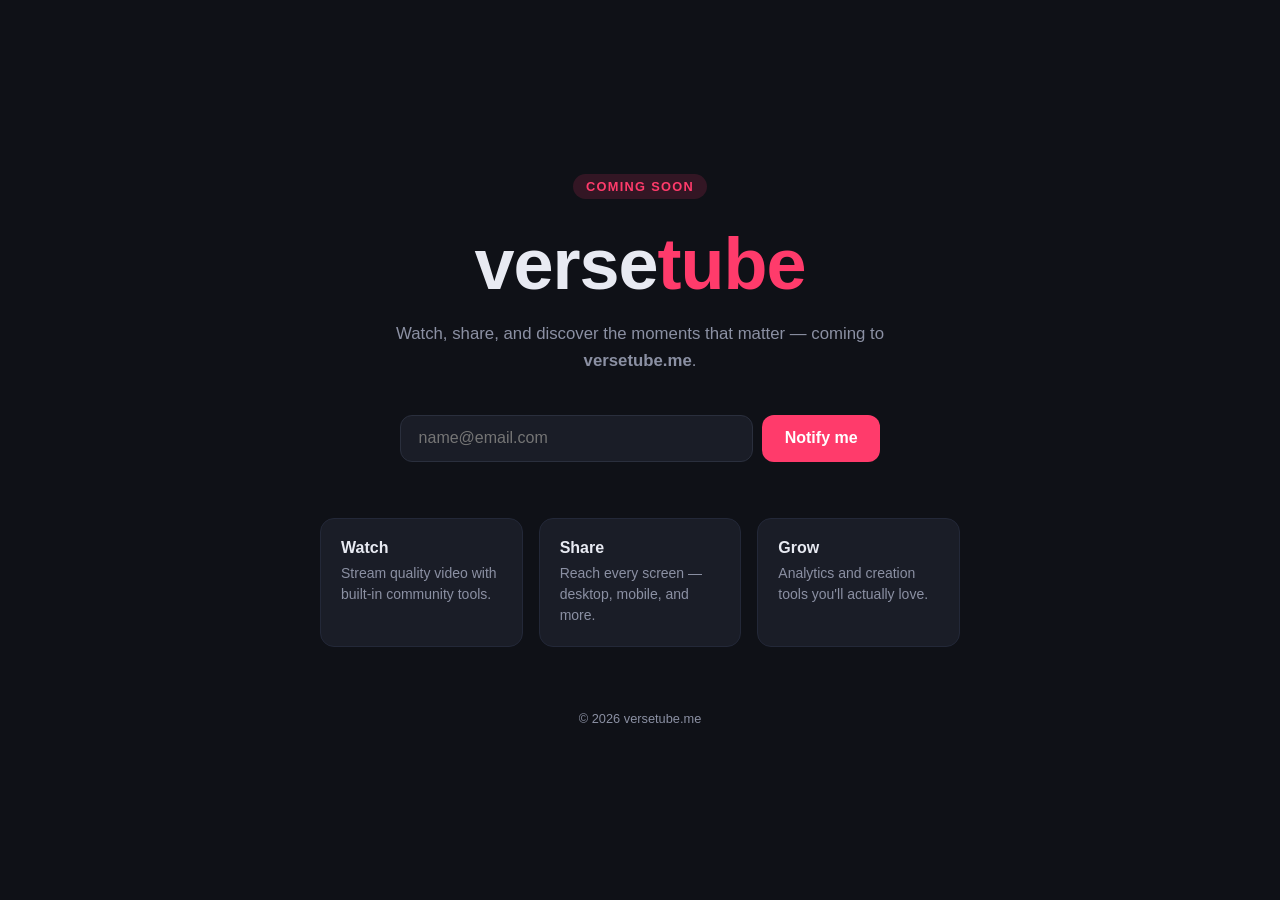
==== index.html @ 186ff133 "Initial site" ====
<!DOCTYPE html>
<html lang="en">
<head>
  <meta charset="UTF-8">
  <meta name="viewport" content="width=device-width, initial-scale=1.0">
  <title>versetube — Watch & Share</title>
  <style>
    :root {
      --bg: #0f1117;
      --card: #1a1d27;
      --accent: #ff3b6b;
      --text: #e8eaf2;
      --muted: #8b90a3;
    }
    * { margin: 0; padding: 0; box-sizing: border-box; }
    body {
      font-family: -apple-system, BlinkMacSystemFont, "Segoe UI", Roboto, sans-serif;
      background: var(--bg);
      color: var(--text);
      min-height: 100vh;
      display: flex;
      flex-direction: column;
      align-items: center;
      justify-content: center;
      padding: 2rem;
    }
    .tag {
      display: inline-block;
      background: rgba(255, 59, 107, .15);
      color: var(--accent);
      padding: .3rem .8rem;
      border-radius: 999px;
      font-size: .8rem;
      font-weight: 600;
      letter-spacing: .1em;
      text-transform: uppercase;
      margin-bottom: 1.5rem;
    }
    h1 { font-size: clamp(2.5rem, 8vw, 4.5rem); font-weight: 800; letter-spacing: -1px; }
    h1 span { color: var(--accent); }
    p.sub {
      color: var(--muted);
      margin-top: 1rem;
      max-width: 34rem;
      text-align: center;
      font-size: 1.05rem;
      line-height: 1.6;
    }
    form {
      margin-top: 2.5rem;
      display: flex;
      gap: 0.6rem;
      width: 100%;
      max-width: 30rem;
    }
    input {
      flex: 1;
      padding: .85rem 1.1rem;
      border-radius: 12px;
      border: 1px solid #2a2f3d;
      background: var(--card);
      color: var(--text);
      font-size: 1rem;
      outline: none;
    }
    input:focus { border-color: var(--accent); }
    button {
      padding: .85rem 1.4rem;
      border-radius: 12px;
      border: none;
      background: var(--accent);
      color: #fff;
      font-size: 1rem;
      font-weight: 700;
      cursor: pointer;
    }
    button:hover { filter: brightness(1.1); }
    .featured {
      margin-top: 3.5rem;
      display: grid;
      grid-template-columns: repeat(auto-fit, minmax(200px, 1fr));
      gap: 1rem;
      width: 100%;
      max-width: 40rem;
    }
    .card {
      background: var(--card);
      border: 1px solid #232838;
      border-radius: 14px;
      padding: 1.25rem;
    }
    .card h3 { font-size: 1rem; margin-bottom: .35rem; }
    .card p { color: var(--muted); font-size: .875rem; line-height: 1.5; }
    footer { margin-top: 4rem; color: var(--muted); font-size: .8rem; }
  </style>
</head>
<body>
  <div class="tag">Coming soon</div>
  <h1>verse<span>tube</span></h1>
  <p class="sub">Watch, share, and discover the moments that matter — coming to <strong>versetube.me</strong>.</p>
  <form>
    <input type="email" placeholder="name@email.com" aria-label="Email">
    <button type="submit">Notify me</button>
  </form>
  <div class="featured">
    <div class="card">
      <h3>Watch</h3>
      <p>Stream quality video with built-in community tools.</p>
    </div>
    <div class="card">
      <h3>Share</h3>
      <p>Reach every screen — desktop, mobile, and more.</p>
    </div>
    <div class="card">
      <h3>Grow</h3>
      <p>Analytics and creation tools you'll actually love.</p>
    </div>
  </div>
  <footer>&copy; 2026 versetube.me</footer>
</body>
</html>
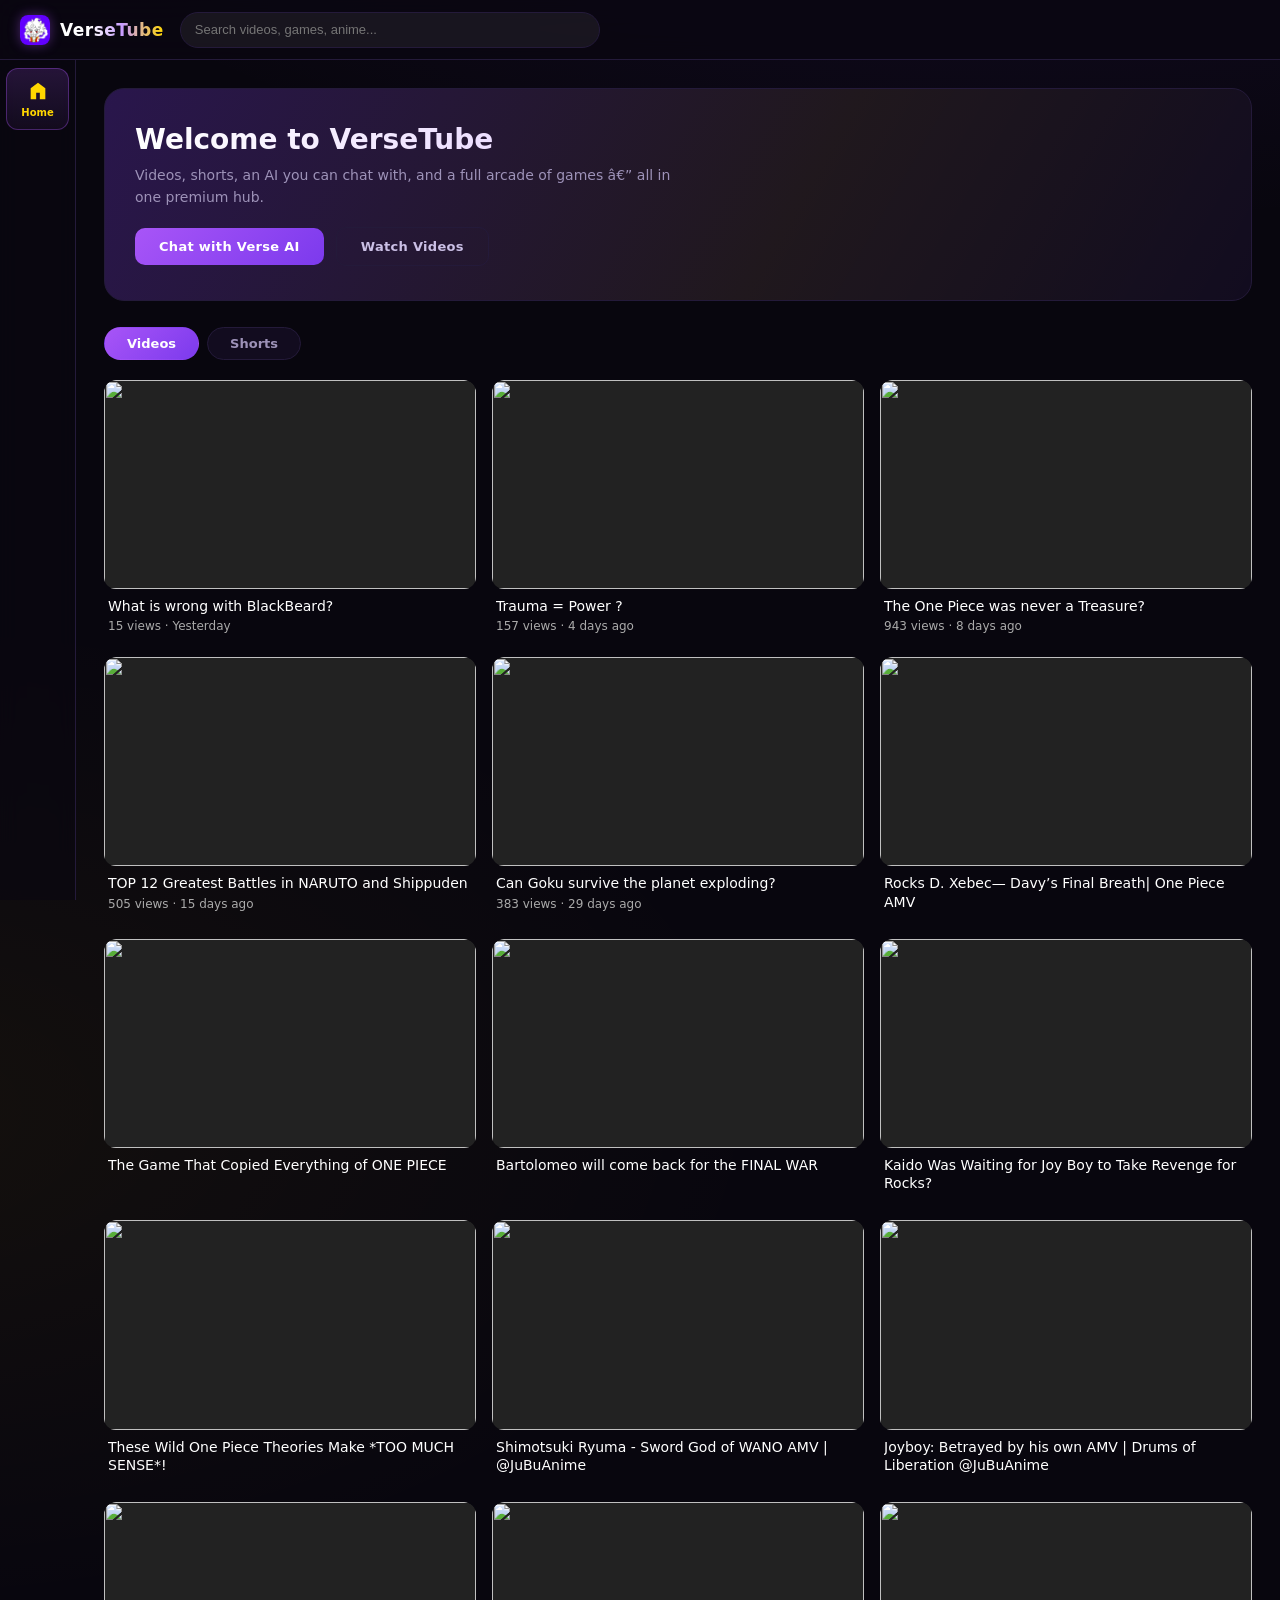
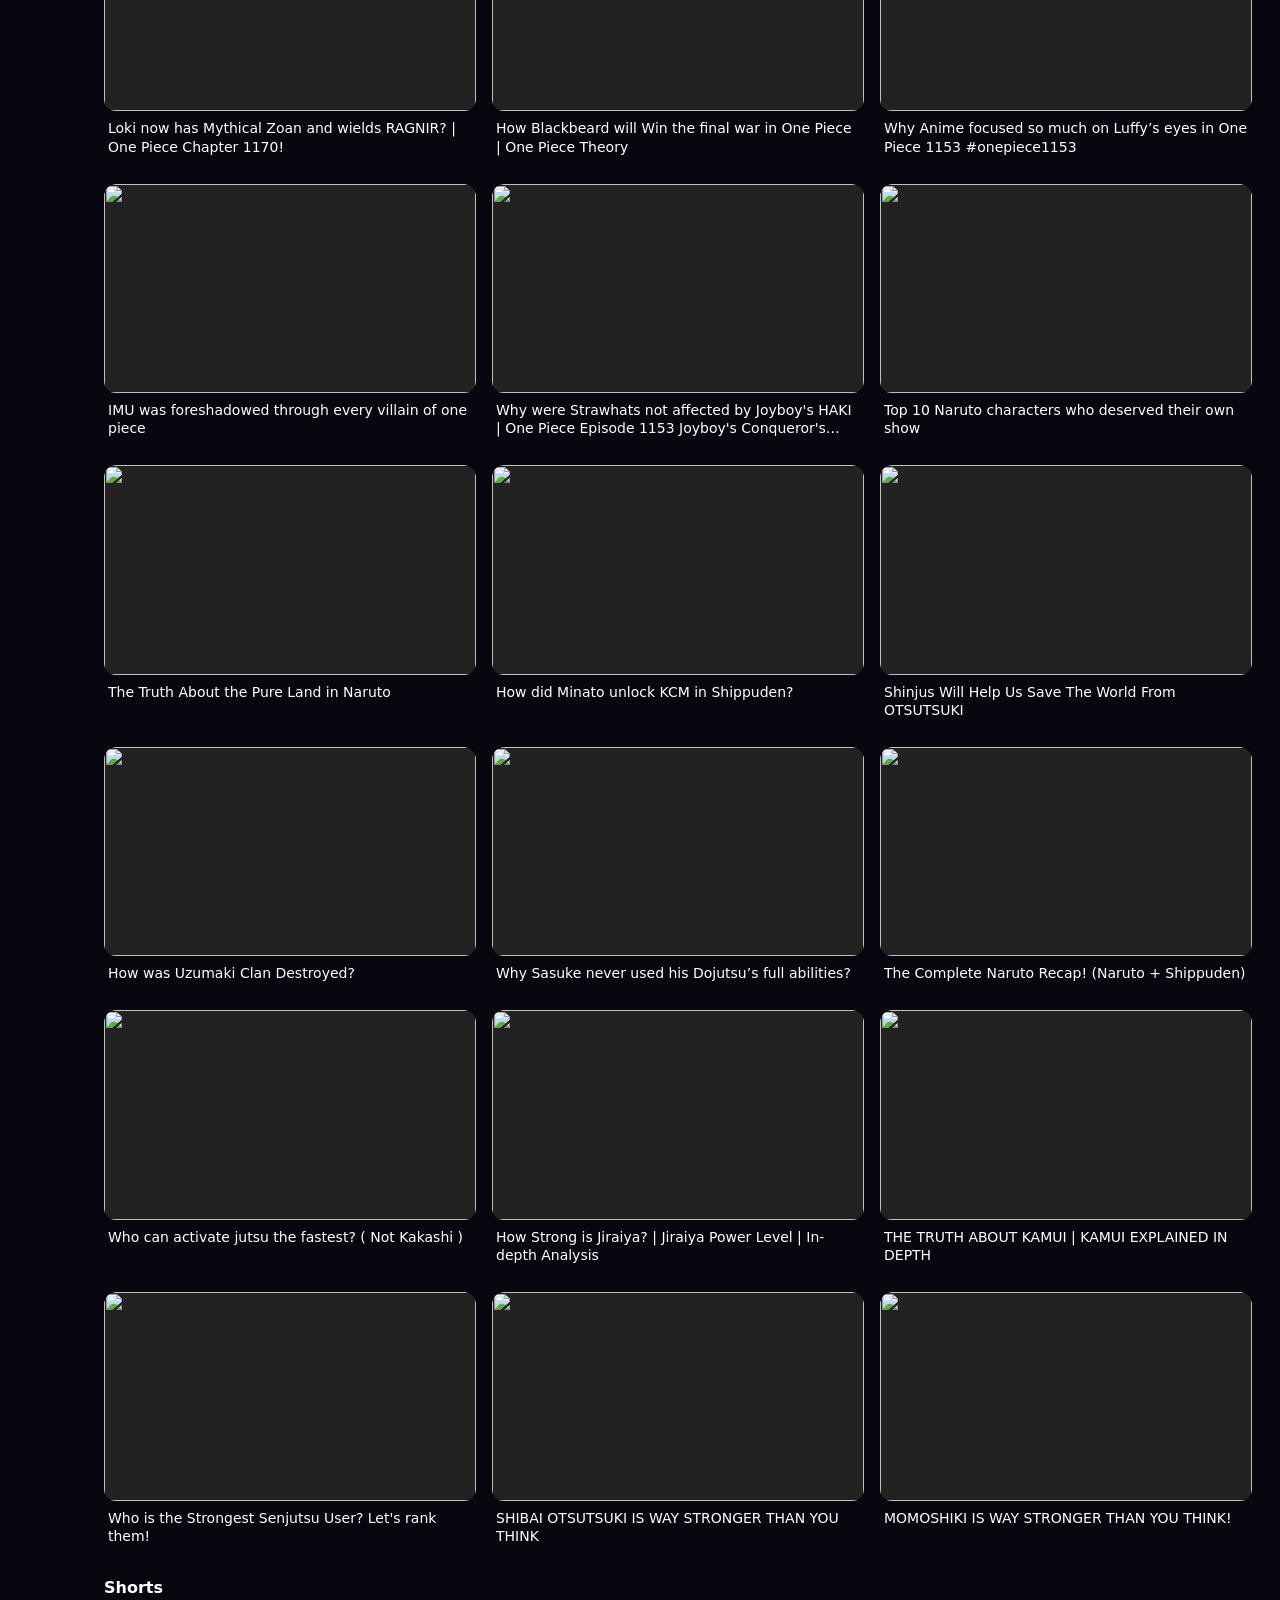
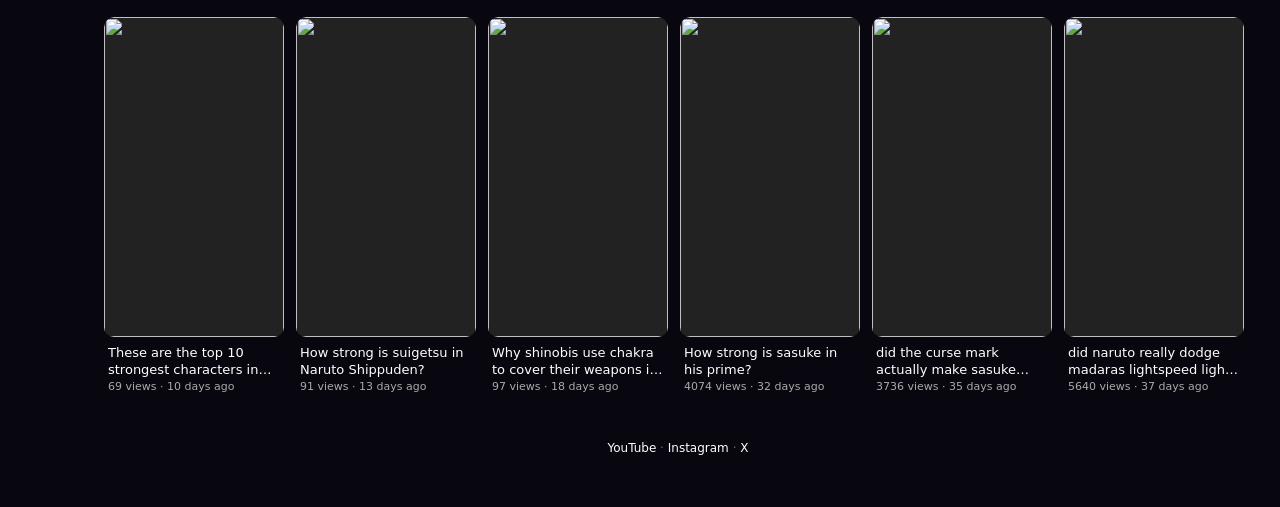
==== commit d155cb97: "Replicate VerseTube site with embedded video data" ====
--- a/index.html
+++ b/index.html
@@ -1,121 +1,571 @@
-<!DOCTYPE html>
+﻿<!DOCTYPE html>
 <html lang="en">
 <head>
   <meta charset="UTF-8">
-  <meta name="viewport" content="width=device-width, initial-scale=1.0">
-  <title>versetube — Watch & Share</title>
+  <link rel="icon" type="image/png" href="/favicon.png">
+  <meta name="viewport" content="width=device-width,initial-scale=1">
+  <title>VerseTube</title>
   <style>
-    :root {
-      --bg: #0f1117;
-      --card: #1a1d27;
-      --accent: #ff3b6b;
-      --text: #e8eaf2;
-      --muted: #8b90a3;
-    }
-    * { margin: 0; padding: 0; box-sizing: border-box; }
-    body {
-      font-family: -apple-system, BlinkMacSystemFont, "Segoe UI", Roboto, sans-serif;
-      background: var(--bg);
-      color: var(--text);
-      min-height: 100vh;
-      display: flex;
-      flex-direction: column;
-      align-items: center;
-      justify-content: center;
-      padding: 2rem;
-    }
-    .tag {
-      display: inline-block;
-      background: rgba(255, 59, 107, .15);
-      color: var(--accent);
-      padding: .3rem .8rem;
-      border-radius: 999px;
-      font-size: .8rem;
-      font-weight: 600;
-      letter-spacing: .1em;
-      text-transform: uppercase;
-      margin-bottom: 1.5rem;
-    }
-    h1 { font-size: clamp(2.5rem, 8vw, 4.5rem); font-weight: 800; letter-spacing: -1px; }
-    h1 span { color: var(--accent); }
-    p.sub {
-      color: var(--muted);
-      margin-top: 1rem;
-      max-width: 34rem;
-      text-align: center;
-      font-size: 1.05rem;
-      line-height: 1.6;
-    }
-    form {
-      margin-top: 2.5rem;
-      display: flex;
-      gap: 0.6rem;
-      width: 100%;
-      max-width: 30rem;
-    }
-    input {
-      flex: 1;
-      padding: .85rem 1.1rem;
-      border-radius: 12px;
-      border: 1px solid #2a2f3d;
-      background: var(--card);
-      color: var(--text);
-      font-size: 1rem;
-      outline: none;
-    }
-    input:focus { border-color: var(--accent); }
-    button {
-      padding: .85rem 1.4rem;
-      border-radius: 12px;
-      border: none;
-      background: var(--accent);
-      color: #fff;
-      font-size: 1rem;
-      font-weight: 700;
-      cursor: pointer;
-    }
-    button:hover { filter: brightness(1.1); }
-    .featured {
-      margin-top: 3.5rem;
-      display: grid;
-      grid-template-columns: repeat(auto-fit, minmax(200px, 1fr));
-      gap: 1rem;
-      width: 100%;
-      max-width: 40rem;
-    }
-    .card {
-      background: var(--card);
-      border: 1px solid #232838;
-      border-radius: 14px;
-      padding: 1.25rem;
-    }
-    .card h3 { font-size: 1rem; margin-bottom: .35rem; }
-    .card p { color: var(--muted); font-size: .875rem; line-height: 1.5; }
-    footer { margin-top: 4rem; color: var(--muted); font-size: .8rem; }
+*{margin:0;padding:0;box-sizing:border-box}
+:root{--bg:#08060e;--bg2:#0e0a18;--card:#120c1f;--border:#241a3a;--purple:#a855f7;--purple2:#7c3aed;--gold:#ffd700;--gold2:#e6b800;--txt:#f0eaff;--mut:#9d92b8}
+body{font-family:'Segoe UI',system-ui,-apple-system,sans-serif;background:radial-gradient(1200px 600px at 80% -10%,rgba(124,58,237,.14),transparent),radial-gradient(900px 500px at -10% 30%,rgba(255,215,0,.05),transparent),var(--bg);color:var(--txt);overflow-x:hidden;min-height:100vh}
+@keyframes fadeIn{from{opacity:0}to{opacity:1}}
+@keyframes slideUp{from{opacity:0;transform:translateY(20px)}to{opacity:1;transform:translateY(0)}}
+@keyframes shimmer{0%{background-position:-400px 0}100%{background-position:400px 0}}
+#topbar{position:fixed;top:0;left:0;right:0;height:60px;background:rgba(10,7,18,.82);backdrop-filter:blur(14px);display:flex;align-items:center;padding:0 20px;z-index:100;border-bottom:1px solid var(--border)}
+#topbar .logo{display:flex;align-items:center;gap:10px;cursor:pointer;flex-shrink:0}
+#topbar .logo img{width:30px;height:30px;border-radius:8px;object-fit:cover;box-shadow:0 0 12px rgba(168,85,247,.4)}
+#topbar .logo span{font-weight:800;font-size:17px;letter-spacing:.5px;background:linear-gradient(90deg,#fff 30%,#c79bff 60%,var(--gold));-webkit-background-clip:text;background-clip:text;-webkit-text-fill-color:transparent}
+#topbar .spacer{flex:1}
+#sidebar{position:fixed;top:60px;left:0;bottom:0;width:76px;background:rgba(10,7,18,.6);backdrop-filter:blur(10px);overflow-y:auto;z-index:99;padding:8px 0;display:flex;flex-direction:column;align-items:center;gap:2px;border-right:1px solid var(--border)}
+#sidebar .s-item{display:flex;flex-direction:column;align-items:center;gap:5px;padding:12px 0;width:calc(100% - 12px);border-radius:12px;cursor:pointer;color:var(--mut);font-size:10px;font-weight:600;transition:all .22s;border:none;background:none;font-family:inherit}
+#sidebar .s-item:hover{background:rgba(168,85,247,.12);color:#fff;transform:translateY(-1px)}
+#sidebar .s-item.active{color:var(--gold);background:linear-gradient(180deg,rgba(168,85,247,.18),rgba(168,85,247,.06));box-shadow:inset 0 0 0 1px rgba(168,85,247,.35)}
+#sidebar .s-item svg{width:22px;height:22px;display:block}
+.main-content{margin-left:76px;margin-top:60px;padding:28px;min-height:calc(100vh - 60px);animation:fadeIn .4s ease}
+.yt-grid{display:grid;grid-template-columns:repeat(auto-fill,minmax(320px,1fr));gap:16px}
+.yt-vid{cursor:pointer;transition:all .2s;border-radius:12px;overflow:hidden}
+.yt-vid:hover{background:#1a1a1a}
+.yt-vid .thumb{position:relative;width:100%;aspect-ratio:16/9;border-radius:12px;overflow:hidden;background:#222}
+.yt-vid .thumb img{width:100%;height:100%;object-fit:cover}
+.yt-vid .info{padding:8px 4px;display:flex;gap:10px}
+.yt-vid .info .text{flex:1;min-width:0}
+.yt-vid .info .title{font-size:14px;font-weight:500;color:#fff;display:-webkit-box;-webkit-line-clamp:2;-webkit-box-orient:vertical;overflow:hidden;line-height:1.3}
+.yt-vid .info .meta{font-size:12px;color:#aaa;margin-top:4px}
+#player-overlay{position:fixed;inset:0;background:rgba(0,0,0,.9);z-index:200;display:none;align-items:center;justify-content:center;flex-direction:column}
+#player-overlay.show{display:flex}
+#player-overlay .close-btn{position:absolute;top:16px;left:16px;width:40px;height:40px;border-radius:50%;background:#1a1a1a;border:none;color:#fff;font-size:20px;cursor:pointer;display:flex;align-items:center;justify-content:center}
+#player-overlay .close-btn:hover{background:#333}
+#player-wrap{width:90%;max-width:960px;aspect-ratio:16/9;border-radius:12px;overflow:hidden;background:#000}
+#player-wrap iframe{width:100%;height:100%;border:none}
+#player-overlay .yt-btn{display:inline-flex;align-items:center;gap:8px;margin-top:16px;padding:10px 24px;background:#ff0000;color:#fff;border:none;border-radius:24px;font-size:14px;font-weight:600;cursor:pointer;text-decoration:none;transition:all .2s;font-family:inherit}
+#player-overlay .yt-btn:hover{background:#cc0000}
+.hero{position:relative;border-radius:20px;overflow:hidden;border:1px solid var(--border);background:linear-gradient(120deg,rgba(124,58,237,.22),rgba(255,215,0,.06) 60%,transparent),var(--card);padding:34px 30px;margin-bottom:26px;animation:slideUp .5s ease}
+.hero h1{font-size:28px;font-weight:800;margin-bottom:8px;background:linear-gradient(90deg,#fff,#c79bff);-webkit-background-clip:text;background-clip:text;-webkit-text-fill-color:transparent}
+.hero p{color:var(--mut);font-size:14px;max-width:560px;line-height:1.6;margin-bottom:18px}
+.btn{display:inline-flex;align-items:center;gap:6px;background:linear-gradient(135deg,var(--purple),var(--purple2));color:#fff;padding:11px 24px;border-radius:10px;font-size:13px;font-weight:600;cursor:pointer;border:none;transition:all .25s ease;letter-spacing:.3px;text-decoration:none;font-family:inherit}
+.btn:hover{transform:translateY(-2px);box-shadow:0 8px 24px rgba(168,85,247,.45)}
+.btn-outline{background:transparent;border:1px solid var(--border);color:#cbc0e6}
+.btn-outline:hover{background:rgba(168,85,247,.1);border-color:var(--purple);color:#fff;box-shadow:none}
+.flex{display:flex;gap:12px;align-items:center;flex-wrap:wrap}
+.tabs{display:flex;gap:8px;margin-bottom:20px}
+.tabs button{background:#120c1f;border:1px solid var(--border);color:var(--mut);padding:8px 22px;font-size:13px;font-weight:600;cursor:pointer;border-radius:20px;transition:all .2s;box-shadow:none;font-family:inherit}
+.tabs button.active{color:#fff;background:linear-gradient(135deg,var(--purple),var(--purple2));border-color:transparent}
+.tabs button:hover{color:#fff;transform:none}
+.shorts-shelf{display:flex;gap:12px;overflow-x:auto;padding:8px 0 16px;scrollbar-width:thin}
+.shorts-shelf::-webkit-scrollbar{height:4px}
+.shorts-shelf::-webkit-scrollbar-thumb{background:#333;border-radius:2px}
+.shorts-shelf .short-card{flex:0 0 180px;cursor:pointer;transition:all .2s;border-radius:10px;overflow:hidden}
+.shorts-shelf .short-card:hover{transform:translateY(-4px)}
+.shorts-shelf .short-card .thumb{width:100%;aspect-ratio:9/16;border-radius:10px;overflow:hidden;background:#222}
+.shorts-shelf .short-card .thumb img{width:100%;height:100%;object-fit:cover}
+.shorts-shelf .short-card .info{padding:8px 4px}
+.shorts-shelf .short-card .info .title{font-size:13px;font-weight:500;color:#fff;display:-webkit-box;-webkit-line-clamp:2;-webkit-box-orient:vertical;overflow:hidden;line-height:1.3}
+.shorts-shelf .short-card .info .meta{font-size:11px;color:#aaa;margin-top:2px}
+.section-title{font-size:16px;font-weight:600;color:#fff;margin:20px 0 12px 0}
+.skel{background:linear-gradient(90deg,#160f28 25%,#1f1636 50%,#160f28 75%);background-size:800px 100%;animation:shimmer 1.4s infinite linear;border-radius:12px}
+#topbar input{background:rgba(255,255,255,.06);border:1px solid var(--border);color:#fff;padding:8px 14px;border-radius:20px;font-size:13px;width:100%;height:36px;outline:none}
+#topbar input:focus{border-color:var(--purple);box-shadow:0 0 0 3px rgba(168,85,247,.15)}
+a{color:#c79bff;text-decoration:none;transition:color .2s}
+a:hover{color:var(--gold)}
+::-webkit-scrollbar{width:6px}
+::-webkit-scrollbar-track{background:var(--bg)}
+::-webkit-scrollbar-thumb{background:#3a2a5e;border-radius:3px}
+::-webkit-scrollbar-thumb:hover{background:var(--purple)}
+@media(max-width:768px){#sidebar{width:56px}#sidebar .s-item{padding:8px 0;font-size:8px}#sidebar .s-item svg{width:18px;height:18px}.main-content{margin-left:56px;padding:12px}.yt-grid{grid-template-columns:repeat(auto-fill,minmax(260px,1fr))}}
+@media(max-width:480px){
+  #sidebar{top:auto;bottom:0;left:0;right:0;width:100%;height:52px;flex-direction:row;padding:0;border-top:1px solid #241a3a;border-right:none;overflow-x:hidden;justify-content:space-around}
+  #sidebar .s-item{padding:4px 0;min-width:0;font-size:6px;gap:1px;flex:1}
+  #sidebar .s-item svg{width:16px;height:16px}
+  .main-content{margin-left:0;margin-bottom:52px;padding:8px}
+  #topbar{height:48px}
+  #topbar .logo span{display:none}
+  .main-content{margin-top:48px}
+  #player-overlay .close-btn{top:8px;left:8px;width:32px;height:32px;font-size:16px}
+  #player-wrap{width:100%;border-radius:0}
+}
   </style>
 </head>
 <body>
-  <div class="tag">Coming soon</div>
-  <h1>verse<span>tube</span></h1>
-  <p class="sub">Watch, share, and discover the moments that matter — coming to <strong>versetube.me</strong>.</p>
-  <form>
-    <input type="email" placeholder="name@email.com" aria-label="Email">
-    <button type="submit">Notify me</button>
-  </form>
-  <div class="featured">
-    <div class="card">
-      <h3>Watch</h3>
-      <p>Stream quality video with built-in community tools.</p>
+  <div id="topbar">
+    <div class="logo" onclick="location.href='/'">
+      <img src="/logo.png">
+      <span>VerseTube</span>
     </div>
-    <div class="card">
-      <h3>Share</h3>
-      <p>Reach every screen — desktop, mobile, and more.</p>
+    <div style="flex:1;max-width:420px;margin:0 16px;display:flex;align-items:center">
+      <input id="top-search" type="text" placeholder="Search videos, games, anime..." onkeydown="if(event.key==='Enter'&&this.value.trim()){var q=this.value.trim().toLowerCase();var boxes=document.querySelectorAll('.yt-vid .title,.short-card .title');for(var i=0;i<boxes.length;i++){boxes[i].parentElement.parentElement.style.display=boxes[i].textContent.toLowerCase().indexOf(q)>-1?'':'none'}}">
     </div>
-    <div class="card">
-      <h3>Grow</h3>
-      <p>Analytics and creation tools you'll actually love.</p>
+    <div class="spacer"></div>
+  </div>
+  <div id="sidebar">
+    <button class="s-item active" onclick="scrollTo(0,0)">
+      <svg viewBox="0 0 24 24" fill="currentColor"><path d="M4 21V9l8-6 8 6v12h-6v-7h-4v7H4z"/></svg>
+      <span>Home</span>
+    </button>
+  </div>
+  <div class="main-content">
+  <div class="hero">
+    <h1>Welcome to VerseTube</h1>
+    <p>Videos, shorts, an AI you can chat with, and a full arcade of games â€” all in one premium hub.</p>
+    <div class="flex">
+      <a href="https://versetube.vercel.app/client/dashboard" class="btn">Chat with Verse AI</a>
+      <button class="btn btn-outline" onclick="scrollTo({top:document.getElementById('videos').offsetTop-70,behavior:'smooth'})">Watch Videos</button>
     </div>
   </div>
-  <footer>&copy; 2026 versetube.me</footer>
+  <div class="tabs">
+    <button id="tab-videos" class="active" onclick="switchTab('videos',this)">Videos</button>
+    <button id="tab-shorts" onclick="switchTab('shorts',this)">Shorts</button>
+  </div>
+  <div id="videos">
+
+  <div class="yt-grid" id="video-grid">
+    <div><div class="skel" style="aspect-ratio:16/9"></div><div class="skel" style="height:14px;margin:10px 0 6px;width:90%"></div><div class="skel" style="height:11px;width:55%"></div></div><div><div class="skel" style="aspect-ratio:16/9"></div><div class="skel" style="height:14px;margin:10px 0 6px;width:90%"></div><div class="skel" style="height:11px;width:55%"></div></div><div><div class="skel" style="aspect-ratio:16/9"></div><div class="skel" style="height:14px;margin:10px 0 6px;width:90%"></div><div class="skel" style="height:11px;width:55%"></div></div><div><div class="skel" style="aspect-ratio:16/9"></div><div class="skel" style="height:14px;margin:10px 0 6px;width:90%"></div><div class="skel" style="height:11px;width:55%"></div></div><div><div class="skel" style="aspect-ratio:16/9"></div><div class="skel" style="height:14px;margin:10px 0 6px;width:90%"></div><div class="skel" style="height:11px;width:55%"></div></div><div><div class="skel" style="aspect-ratio:16/9"></div><div class="skel" style="height:14px;margin:10px 0 6px;width:90%"></div><div class="skel" style="height:11px;width:55%"></div></div><div><div class="skel" style="aspect-ratio:16/9"></div><div class="skel" style="height:14px;margin:10px 0 6px;width:90%"></div><div class="skel" style="height:11px;width:55%"></div></div><div><div class="skel" style="aspect-ratio:16/9"></div><div class="skel" style="height:14px;margin:10px 0 6px;width:90%"></div><div class="skel" style="height:11px;width:55%"></div></div>
+  </div>
+  </div>
+  <div id="shorts-section" style="display:none">
+    <div class="section-title">Shorts</div>
+    <div class="shorts-shelf" id="shorts-shelf"></div>
+  </div>
+
+  <div id="player-overlay">
+    <button class="close-btn" onclick="closePlayer()">&times;</button>
+    <div id="player-wrap"></div>
+    <a id="watch-on-yt" class="yt-btn" href="#" target="_blank" rel="noopener">
+      <svg width="20" height="20" viewBox="0 0 24 24" fill="currentColor"><path d="M23.5 6.19a3.02 3.02 0 0 0-2.12-2.14C19.5 3.5 12 3.5 12 3.5s-7.5 0-9.38.55A3.02 3.02 0 0 0 .5 6.19 31.6 31.6 0 0 0 0 12a31.6 31.6 0 0 0 .5 5.81 3.02 3.02 0 0 0 2.12 2.14c1.88.55 9.38.55 9.38.55s7.5 0 9.38-.55a3.02 3.02 0 0 0 2.12-2.14A31.6 31.6 0 0 0 24 12a31.6 31.6 0 0 0-.5-5.81zM9.55 15.57V8.43L15.82 12l-6.27 3.57z"/></svg>
+      Watch on YouTube
+    </a>
+  </div>
+
+  <div style="text-align:center;padding:24px 0;color:#666;font-size:12px">
+    <a href="https://www.youtube.com/@TheVerseTube" target="_blank" style="color:#fff">YouTube</a> &middot;
+    <a href="https://www.instagram.com/versetube07/" target="_blank" style="color:#fff">Instagram</a> &middot;
+    <a href="https://x.com/VerseTube007" target="_blank" style="color:#fff">X</a>
+  </div>
+
+  <script>
+    var VIDEOS = [
+    {
+        "id":  "mwlDqV7CN1Q",
+        "title":  "What is wrong with BlackBeard?",
+        "thumb":  "https://i2.ytimg.com/vi/mwlDqV7CN1Q/hqdefault.jpg",
+        "views":  "15 views",
+        "ago":  "Yesterday",
+        "duration":  "",
+        "isShort":  false
+    },
+    {
+        "id":  "wIl6Y-w8pV8",
+        "title":  "Trauma = Power ?",
+        "thumb":  "https://i4.ytimg.com/vi/wIl6Y-w8pV8/hqdefault.jpg",
+        "views":  "157 views",
+        "ago":  "4 days ago",
+        "duration":  "",
+        "isShort":  false
+    },
+    {
+        "id":  "BpARFik1OmM",
+        "title":  "The One Piece was never a Treasure?",
+        "thumb":  "https://i3.ytimg.com/vi/BpARFik1OmM/hqdefault.jpg",
+        "views":  "943 views",
+        "ago":  "8 days ago",
+        "duration":  "",
+        "isShort":  false
+    },
+    {
+        "id":  "1ULLosRvmt8",
+        "title":  "These are the top 10 strongest characters in Naruto!!",
+        "thumb":  "https://i2.ytimg.com/vi/1ULLosRvmt8/hqdefault.jpg",
+        "views":  "69 views",
+        "ago":  "10 days ago",
+        "duration":  "",
+        "isShort":  true
+    },
+    {
+        "id":  "StGV7HK9p-c",
+        "title":  "How strong is suigetsu in Naruto Shippuden?",
+        "thumb":  "https://i4.ytimg.com/vi/StGV7HK9p-c/hqdefault.jpg",
+        "views":  "91 views",
+        "ago":  "13 days ago",
+        "duration":  "",
+        "isShort":  true
+    },
+    {
+        "id":  "hHBUdLzMR0k",
+        "title":  "TOP 12 Greatest Battles in NARUTO and Shippuden",
+        "thumb":  "https://i1.ytimg.com/vi/hHBUdLzMR0k/hqdefault.jpg",
+        "views":  "505 views",
+        "ago":  "15 days ago",
+        "duration":  "",
+        "isShort":  false
+    },
+    {
+        "id":  "rrHQfr3TQPE",
+        "title":  "Why shinobis use chakra to cover their weapons in Naruto series?",
+        "thumb":  "https://i3.ytimg.com/vi/rrHQfr3TQPE/hqdefault.jpg",
+        "views":  "97 views",
+        "ago":  "18 days ago",
+        "duration":  "",
+        "isShort":  true
+    },
+    {
+        "id":  "kkbDMwn20zI",
+        "title":  "Can Goku survive the planet exploding?",
+        "thumb":  "https://i4.ytimg.com/vi/kkbDMwn20zI/hqdefault.jpg",
+        "views":  "383 views",
+        "ago":  "29 days ago",
+        "duration":  "",
+        "isShort":  false
+    },
+    {
+        "id":  "9240HML9PJo",
+        "title":  "How strong is sasuke in his prime?",
+        "thumb":  "https://i2.ytimg.com/vi/9240HML9PJo/hqdefault.jpg",
+        "views":  "4074 views",
+        "ago":  "32 days ago",
+        "duration":  "",
+        "isShort":  true
+    },
+    {
+        "id":  "yy9R2gPlEd0",
+        "title":  "did the curse mark actually make sasuke weaker?",
+        "thumb":  "https://i2.ytimg.com/vi/yy9R2gPlEd0/hqdefault.jpg",
+        "views":  "3736 views",
+        "ago":  "35 days ago",
+        "duration":  "",
+        "isShort":  true
+    },
+    {
+        "id":  "HmHqo5fAqts",
+        "title":  "did naruto really dodge madaras lightspeed light fang attack?",
+        "thumb":  "https://i1.ytimg.com/vi/HmHqo5fAqts/hqdefault.jpg",
+        "views":  "5640 views",
+        "ago":  "37 days ago",
+        "duration":  "",
+        "isShort":  true
+    },
+    {
+        "id":  "ZW9pSr4Qq50",
+        "title":  "What is the actual  color of sasuke\u0027s chidori?",
+        "thumb":  "https://i3.ytimg.com/vi/ZW9pSr4Qq50/hqdefault.jpg",
+        "views":  "3615 views",
+        "ago":  "40 days ago",
+        "duration":  "",
+        "isShort":  true
+    },
+    {
+        "id":  "bX9QJM_2jlc",
+        "title":  "Can hashirama senju defeatvkinshiki otsutsuki?",
+        "thumb":  "https://i3.ytimg.com/vi/bX9QJM_2jlc/hqdefault.jpg",
+        "views":  "4342 views",
+        "ago":  "42 days ago",
+        "duration":  "",
+        "isShort":  true
+    },
+    {
+        "id":  "LAB_8rlex6o",
+        "title":  "Why is konoha the best and ultimate village in all Naruto?",
+        "thumb":  "https://i1.ytimg.com/vi/LAB_8rlex6o/hqdefault.jpg",
+        "views":  "25422 views",
+        "ago":  "44 days ago",
+        "duration":  "",
+        "isShort":  true
+    },
+    {
+        "id":  "uiIm_YLtw0U",
+        "title":  "Was bartolomeo the only one with the barrier barrier fruit?",
+        "thumb":  "https://i2.ytimg.com/vi/uiIm_YLtw0U/hqdefault.jpg",
+        "views":  "2109 views",
+        "ago":  "49 days ago",
+        "duration":  "",
+        "isShort":  true
+    },
+    {
+        "id":  "j9OZyl7CpBE",
+        "title":  "Rocks D. Xebec— Davy’s Final Breath| One Piece AMV",
+        "thumb":  "https://i.ytimg.com/vi/j9OZyl7CpBE/hqdefault.jpg?sqp=-oaymwEnCNACELwBSFryq4qpAxkIARUAAIhCGAHYAQHiAQoIGBACGAY4AUAB\u0026rs=AOn4CLDkOjrx5KHmx6DQn9AfGWW8zX90Gw",
+        "views":  "",
+        "ago":  "",
+        "duration":  "",
+        "isShort":  false
+    },
+    {
+        "id":  "M0PFj8rc68o",
+        "title":  "The Game That Copied Everything of ONE PIECE",
+        "thumb":  "https://i.ytimg.com/vi/M0PFj8rc68o/hqdefault.jpg?sqp=-oaymwEnCNACELwBSFryq4qpAxkIARUAAIhCGAHYAQHiAQoIGBACGAY4AUAB\u0026rs=AOn4CLAQHBGtpj2kDNJ-UxR5C46ZhejLIg",
+        "views":  "",
+        "ago":  "",
+        "duration":  "",
+        "isShort":  false
+    },
+    {
+        "id":  "869JxBKNa0o",
+        "title":  "Bartolomeo will come back for the FINAL WAR",
+        "thumb":  "https://i.ytimg.com/vi/869JxBKNa0o/hqdefault.jpg?sqp=-oaymwEnCNACELwBSFryq4qpAxkIARUAAIhCGAHYAQHiAQoIGBACGAY4AUAB\u0026rs=AOn4CLBQ4ROMd1YIQo4GnxXIi43Map9QxA",
+        "views":  "",
+        "ago":  "",
+        "duration":  "",
+        "isShort":  false
+    },
+    {
+        "id":  "IkbymKq4xws",
+        "title":  "Kaido Was Waiting for Joy Boy to Take Revenge for Rocks?",
+        "thumb":  "https://i.ytimg.com/vi/IkbymKq4xws/hqdefault.jpg?sqp=-oaymwEnCNACELwBSFryq4qpAxkIARUAAIhCGAHYAQHiAQoIGBACGAY4AUAB\u0026rs=AOn4CLDzHOLZW0HGvOVWIUJsYLmUcbKIjw",
+        "views":  "",
+        "ago":  "",
+        "duration":  "",
+        "isShort":  false
+    },
+    {
+        "id":  "cA7dOynozaU",
+        "title":  "These Wild One Piece Theories Make *TOO MUCH SENSE*!",
+        "thumb":  "https://i.ytimg.com/vi/cA7dOynozaU/hqdefault.jpg?sqp=-oaymwEnCNACELwBSFryq4qpAxkIARUAAIhCGAHYAQHiAQoIGBACGAY4AUAB\u0026rs=AOn4CLDiiA7u6mtvQwqK0wS2dl2UyzxvxA",
+        "views":  "",
+        "ago":  "",
+        "duration":  "",
+        "isShort":  false
+    },
+    {
+        "id":  "drs7FJgHiLI",
+        "title":  "Shimotsuki Ryuma - Sword God of WANO AMV | @JuBuAnime",
+        "thumb":  "https://i.ytimg.com/vi/drs7FJgHiLI/hqdefault.jpg?sqp=-oaymwEnCNACELwBSFryq4qpAxkIARUAAIhCGAHYAQHiAQoIGBACGAY4AUAB\u0026rs=AOn4CLCjb1Q9fYnTCKcKuqIt3epFxiKV-A",
+        "views":  "",
+        "ago":  "",
+        "duration":  "",
+        "isShort":  false
+    },
+    {
+        "id":  "KMeSV3iSPnA",
+        "title":  "Joyboy: Betrayed by his own AMV | Drums of Liberation @JuBuAnime ",
+        "thumb":  "https://i.ytimg.com/vi/KMeSV3iSPnA/hqdefault.jpg?sqp=-oaymwEnCNACELwBSFryq4qpAxkIARUAAIhCGAHYAQHiAQoIGBACGAY4AUAB\u0026rs=AOn4CLCIr23ORY4EBaptIw_fAYzm0I9n_A",
+        "views":  "",
+        "ago":  "",
+        "duration":  "",
+        "isShort":  false
+    },
+    {
+        "id":  "A2cRa-xXoug",
+        "title":  "Loki now has Mythical Zoan and wields RAGNIR? | One Piece Chapter 1170!",
+        "thumb":  "https://i.ytimg.com/vi/A2cRa-xXoug/hqdefault.jpg?sqp=-oaymwEnCNACELwBSFryq4qpAxkIARUAAIhCGAHYAQHiAQoIGBACGAY4AUAB\u0026rs=AOn4CLADvj1HouUH_6L5wfQbTu-ol57zpw",
+        "views":  "",
+        "ago":  "",
+        "duration":  "",
+        "isShort":  false
+    },
+    {
+        "id":  "RJUHFTfl-SQ",
+        "title":  "How Blackbeard will Win the final war in One Piece | One Piece Theory",
+        "thumb":  "https://i.ytimg.com/vi/RJUHFTfl-SQ/hqdefault.jpg?sqp=-oaymwEnCNACELwBSFryq4qpAxkIARUAAIhCGAHYAQHiAQoIGBACGAY4AUAB\u0026rs=AOn4CLC0wJCZXcNyD-_PeSRGq5g2snqFhg",
+        "views":  "",
+        "ago":  "",
+        "duration":  "",
+        "isShort":  false
+    },
+    {
+        "id":  "5hm3VkHj_PY",
+        "title":  "Why Anime focused so much on Luffy’s eyes in One Piece 1153 #onepiece1153",
+        "thumb":  "https://i.ytimg.com/vi/5hm3VkHj_PY/hqdefault.jpg?sqp=-oaymwEnCNACELwBSFryq4qpAxkIARUAAIhCGAHYAQHiAQoIGBACGAY4AUAB\u0026rs=AOn4CLCORJVYq5QixFtG70qnsSwFYQ6sbg",
+        "views":  "",
+        "ago":  "",
+        "duration":  "",
+        "isShort":  false
+    },
+    {
+        "id":  "dfW0Gi5fLaA",
+        "title":  "IMU was foreshadowed through every villain of one piece",
+        "thumb":  "https://i.ytimg.com/vi/dfW0Gi5fLaA/hqdefault.jpg?sqp=-oaymwEnCNACELwBSFryq4qpAxkIARUAAIhCGAHYAQHiAQoIGBACGAY4AUAB\u0026rs=AOn4CLCaM0KMbv12JUB9YDU0id9usUDlIw",
+        "views":  "",
+        "ago":  "",
+        "duration":  "",
+        "isShort":  false
+    },
+    {
+        "id":  "kYlb3s5EiIQ",
+        "title":  "Why were Strawhats not affected by Joyboy\u0027s HAKI | One Piece Episode 1153 Joyboy\u0027s Conqueror\u0027s Haki",
+        "thumb":  "https://i.ytimg.com/vi/kYlb3s5EiIQ/hqdefault.jpg?sqp=-oaymwEnCNACELwBSFryq4qpAxkIARUAAIhCGAHYAQHiAQoIGBACGAY4AUAB\u0026rs=AOn4CLCpUixrFe5OibU1VKmprUidggNx5Q",
+        "views":  "",
+        "ago":  "",
+        "duration":  "",
+        "isShort":  false
+    },
+    {
+        "id":  "xlMOElFgijA",
+        "title":  "Top 10 Naruto characters who deserved their own show",
+        "thumb":  "https://i.ytimg.com/vi/xlMOElFgijA/hqdefault.jpg?sqp=-oaymwEnCNACELwBSFryq4qpAxkIARUAAIhCGAHYAQHiAQoIGBACGAY4AUAB\u0026rs=AOn4CLDTfBnOA9oosjdat6ckywxAwb-u1w",
+        "views":  "",
+        "ago":  "",
+        "duration":  "",
+        "isShort":  false
+    },
+    {
+        "id":  "QsxEZdbNEfY",
+        "title":  "The Truth About the Pure Land in Naruto",
+        "thumb":  "https://i.ytimg.com/vi/QsxEZdbNEfY/hqdefault.jpg?sqp=-oaymwEnCNACELwBSFryq4qpAxkIARUAAIhCGAHYAQHiAQoIGBACGAY4AUAB\u0026rs=AOn4CLD4X_JaR157O2mXsTHDLL8cRNlEhw",
+        "views":  "",
+        "ago":  "",
+        "duration":  "",
+        "isShort":  false
+    },
+    {
+        "id":  "-P43tDH5n9o",
+        "title":  "How did Minato unlock KCM in Shippuden?",
+        "thumb":  "https://i.ytimg.com/vi/-P43tDH5n9o/hqdefault.jpg?sqp=-oaymwEnCNACELwBSFryq4qpAxkIARUAAIhCGAHYAQHiAQoIGBACGAY4AUAB\u0026rs=AOn4CLAKUwYk--bmY5SMw85TjVVRgROqBw",
+        "views":  "",
+        "ago":  "",
+        "duration":  "",
+        "isShort":  false
+    },
+    {
+        "id":  "BfMWAyx66Rk",
+        "title":  "Shinjus Will Help Us Save The World From OTSUTSUKI",
+        "thumb":  "https://i.ytimg.com/vi/BfMWAyx66Rk/hqdefault.jpg?sqp=-oaymwEnCNACELwBSFryq4qpAxkIARUAAIhCGAHYAQHiAQoIGBACGAY4AUAB\u0026rs=AOn4CLCPYkRQNWV_C_pxw_6jhTHcXU5q6Q",
+        "views":  "",
+        "ago":  "",
+        "duration":  "",
+        "isShort":  false
+    },
+    {
+        "id":  "yAXEawR20HU",
+        "title":  "How was Uzumaki Clan Destroyed?",
+        "thumb":  "https://i.ytimg.com/vi/yAXEawR20HU/hqdefault.jpg?sqp=-oaymwEnCNACELwBSFryq4qpAxkIARUAAIhCGAHYAQHiAQoIGBACGAY4AUAB\u0026rs=AOn4CLBhVnZaVxAhXOEJXRo9q3kWTn2f0g",
+        "views":  "",
+        "ago":  "",
+        "duration":  "",
+        "isShort":  false
+    },
+    {
+        "id":  "RUK889NzJLo",
+        "title":  "Why Sasuke never used his Dojutsu’s full abilities?",
+        "thumb":  "https://i.ytimg.com/vi/RUK889NzJLo/hqdefault.jpg?sqp=-oaymwEnCNACELwBSFryq4qpAxkIARUAAIhCGAHYAQHiAQoIGBACGAY4AUAB\u0026rs=AOn4CLDNwnbzsRnEhefq6TzqM47xmOf47g",
+        "views":  "",
+        "ago":  "",
+        "duration":  "",
+        "isShort":  false
+    },
+    {
+        "id":  "nCvPFdvBnNo",
+        "title":  "The Complete Naruto Recap! (Naruto + Shippuden)",
+        "thumb":  "https://i.ytimg.com/vi/nCvPFdvBnNo/hqdefault.jpg?sqp=-oaymwEnCNACELwBSFryq4qpAxkIARUAAIhCGAHYAQHiAQoIGBACGAY4AUAB\u0026rs=AOn4CLB5JTtQ-UaSO2GjGqiLdhA6AtmTig",
+        "views":  "",
+        "ago":  "",
+        "duration":  "",
+        "isShort":  false
+    },
+    {
+        "id":  "rJY1LsR9Q80",
+        "title":  "Who can activate jutsu the fastest? ( Not Kakashi )",
+        "thumb":  "https://i.ytimg.com/vi/rJY1LsR9Q80/hqdefault.jpg?sqp=-oaymwEnCNACELwBSFryq4qpAxkIARUAAIhCGAHYAQHiAQoIGBACGAY4AUAB\u0026rs=AOn4CLA9v4-TRgyn3VkayrbR0YnQ_c4cfw",
+        "views":  "",
+        "ago":  "",
+        "duration":  "",
+        "isShort":  false
+    },
+    {
+        "id":  "iRiCWg9P24M",
+        "title":  "How Strong is Jiraiya? | Jiraiya Power Level | In-depth Analysis",
+        "thumb":  "https://i.ytimg.com/vi/iRiCWg9P24M/hqdefault.jpg?sqp=-oaymwEnCNACELwBSFryq4qpAxkIARUAAIhCGAHYAQHiAQoIGBACGAY4AUAB\u0026rs=AOn4CLDjNidBTq7HM9WEPiVqeNZwdM7djA",
+        "views":  "",
+        "ago":  "",
+        "duration":  "",
+        "isShort":  false
+    },
+    {
+        "id":  "IflhtNZs14I",
+        "title":  "THE TRUTH ABOUT KAMUI | KAMUI EXPLAINED IN DEPTH",
+        "thumb":  "https://i.ytimg.com/vi/IflhtNZs14I/hqdefault.jpg?sqp=-oaymwEnCNACELwBSFryq4qpAxkIARUAAIhCGAHYAQHiAQoIGBACGAY4AUAB\u0026rs=AOn4CLBwzjV3FrNyCE0H1QomV39Z9GYuRg",
+        "views":  "",
+        "ago":  "",
+        "duration":  "",
+        "isShort":  false
+    },
+    {
+        "id":  "Uy6rPJbDg8A",
+        "title":  "Who is the Strongest Senjutsu User? Let\u0027s rank them!",
+        "thumb":  "https://i.ytimg.com/vi/Uy6rPJbDg8A/hqdefault.jpg?sqp=-oaymwEnCNACELwBSFryq4qpAxkIARUAAIhCGAHYAQHiAQoIGBACGAY4AUAB\u0026rs=AOn4CLA5khoHJEZayfqRWi7n5Lpxb-4ojA",
+        "views":  "",
+        "ago":  "",
+        "duration":  "",
+        "isShort":  false
+    },
+    {
+        "id":  "edWWs1KiJ-4",
+        "title":  "SHIBAI OTSUTSUKI IS WAY STRONGER THAN YOU THINK",
+        "thumb":  "https://i.ytimg.com/vi/edWWs1KiJ-4/hqdefault.jpg?sqp=-oaymwEnCNACELwBSFryq4qpAxkIARUAAIhCGAHYAQHiAQoIGBACGAY4AUAB\u0026rs=AOn4CLB4KOlmQ2x0d5uoxRjH7BJCd5rWGQ",
+        "views":  "",
+        "ago":  "",
+        "duration":  "",
+        "isShort":  false
+    },
+    {
+        "id":  "EBh-yeZ5GlE",
+        "title":  "MOMOSHIKI IS WAY STRONGER THAN YOU THINK!",
+        "thumb":  "https://i.ytimg.com/vi/EBh-yeZ5GlE/hqdefault.jpg?sqp=-oaymwEnCNACELwBSFryq4qpAxkIARUAAIhCGAHYAQHiAQoIGBACGAY4AUAB\u0026rs=AOn4CLC5rgJzzPLWVRuZRsjWhIhgrYeoUA",
+        "views":  "",
+        "ago":  "",
+        "duration":  "",
+        "isShort":  false
+    }
+];
+    function openPlayer(videoId) {
+      var overlay = document.getElementById('player-overlay');
+      var wrap = document.getElementById('player-wrap');
+      var ytBtn = document.getElementById('watch-on-yt');
+      var yt = 'https://www.youtube.com/watch?v=' + videoId;
+      wrap.innerHTML = '<iframe src="https://www.youtube.com/embed/' + videoId + '?autoplay=1&rel=0" allow="autoplay; encrypted-media" allowfullscreen></iframe>';
+      ytBtn.href = yt;
+      overlay.classList.add('show');
+    }
+    function closePlayer() {
+      document.getElementById('player-overlay').classList.remove('show');
+      document.getElementById('player-wrap').innerHTML = '';
+    }
+    document.addEventListener('keydown', function(e) { if (e.key === 'Escape') closePlayer(); });
+
+    function renderGrid(list) {
+      var g = document.getElementById('video-grid');
+      if (!list || !list.length) {
+        g.innerHTML = '<div style="grid-column:1/-1;text-align:center;padding:40px;color:#666">No videos</div>';
+        return;
+      }
+      g.innerHTML = '';
+      list.forEach(function(v) {
+        var d = document.createElement('div');
+        d.className = 'yt-vid';
+        d.innerHTML = '<div class="thumb"><img src="' + v.thumb + '" alt="" loading="lazy"></div><div class="info"><div class="text"><div class="title">' + v.title + '</div><div class="meta">' + (v.views||'') + (v.views&&v.ago?' \u00b7 ':'') + (v.ago||'') + '</div></div></div>';
+        d.addEventListener('click', function(){ openPlayer(v.id); });
+        g.appendChild(d);
+      });
+    }
+
+    function renderShorts(list) {
+      var shelf = document.getElementById('shorts-shelf');
+      var section = document.getElementById('shorts-section');
+      if (!list || !list.length) {
+        document.getElementById('tab-shorts').style.display = 'none';
+        return;
+      }
+      section.style.display = 'block';
+      shelf.innerHTML = '';
+      list.forEach(function(v) {
+        var d = document.createElement('div');
+        d.className = 'short-card';
+        d.innerHTML = '<div class="thumb"><img src="' + v.thumb + '" alt="" loading="lazy"></div><div class="info"><div class="title">' + v.title + '</div><div class="meta">' + (v.views||'') + (v.views&&v.ago?' \u00b7 ':'') + (v.ago||'') + '</div></div>';
+        d.addEventListener('click', function(){ openPlayer(v.id); });
+        shelf.appendChild(d);
+      });
+    }
+
+    function switchTab(tab) {
+      var videos = document.getElementById('tab-videos');
+      var shorts = document.getElementById('tab-shorts');
+      videos.classList.toggle('active', tab === 'videos');
+      shorts.classList.toggle('active', tab === 'shorts');
+      document.getElementById('videos').style.display = tab === 'videos' ? 'block' : 'none';
+      document.getElementById('shorts-section').style.display = tab === 'shorts' ? 'block' : 'none';
+    }
+
+    renderGrid(VIDEOS.filter(function(x){ return !x.isShort; }));
+    renderShorts(VIDEOS.filter(function(x){ return x.isShort; }));
+  </script>
+  </div>
 </body>
-</html>+</html>
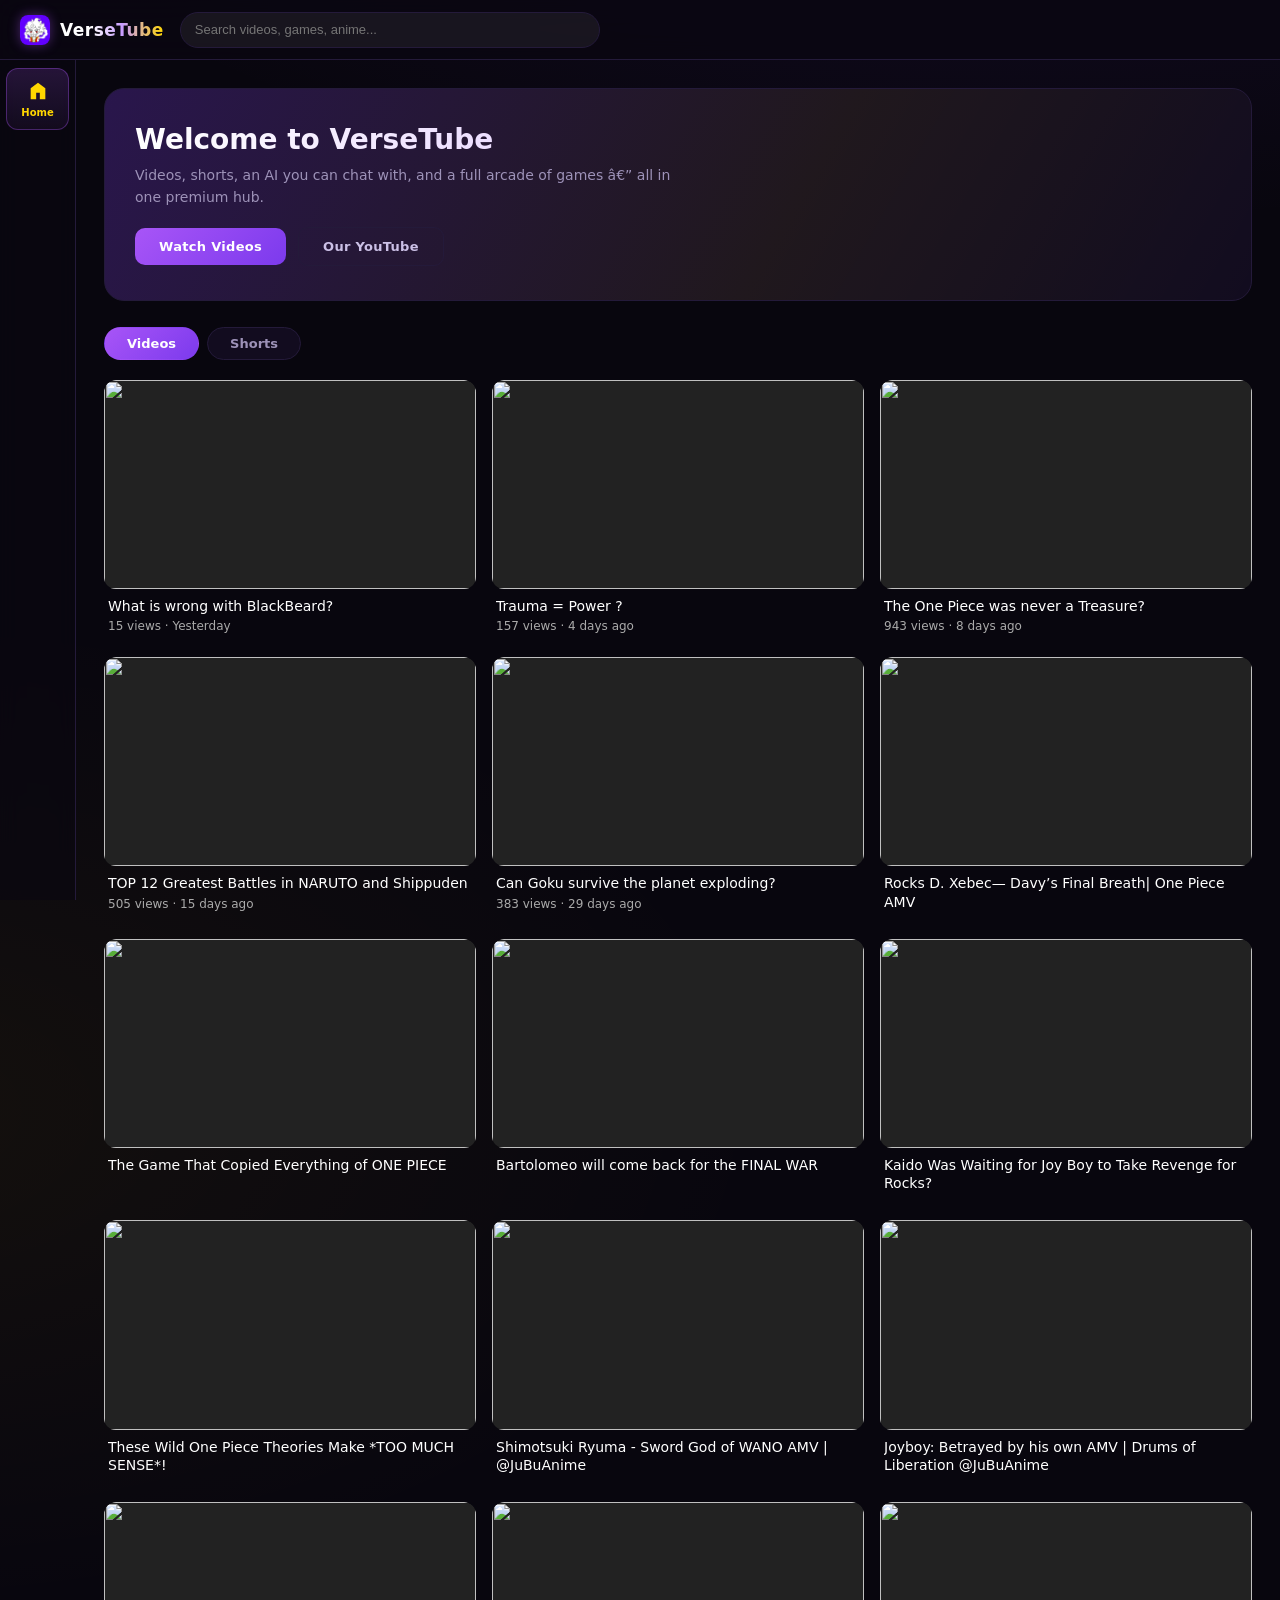
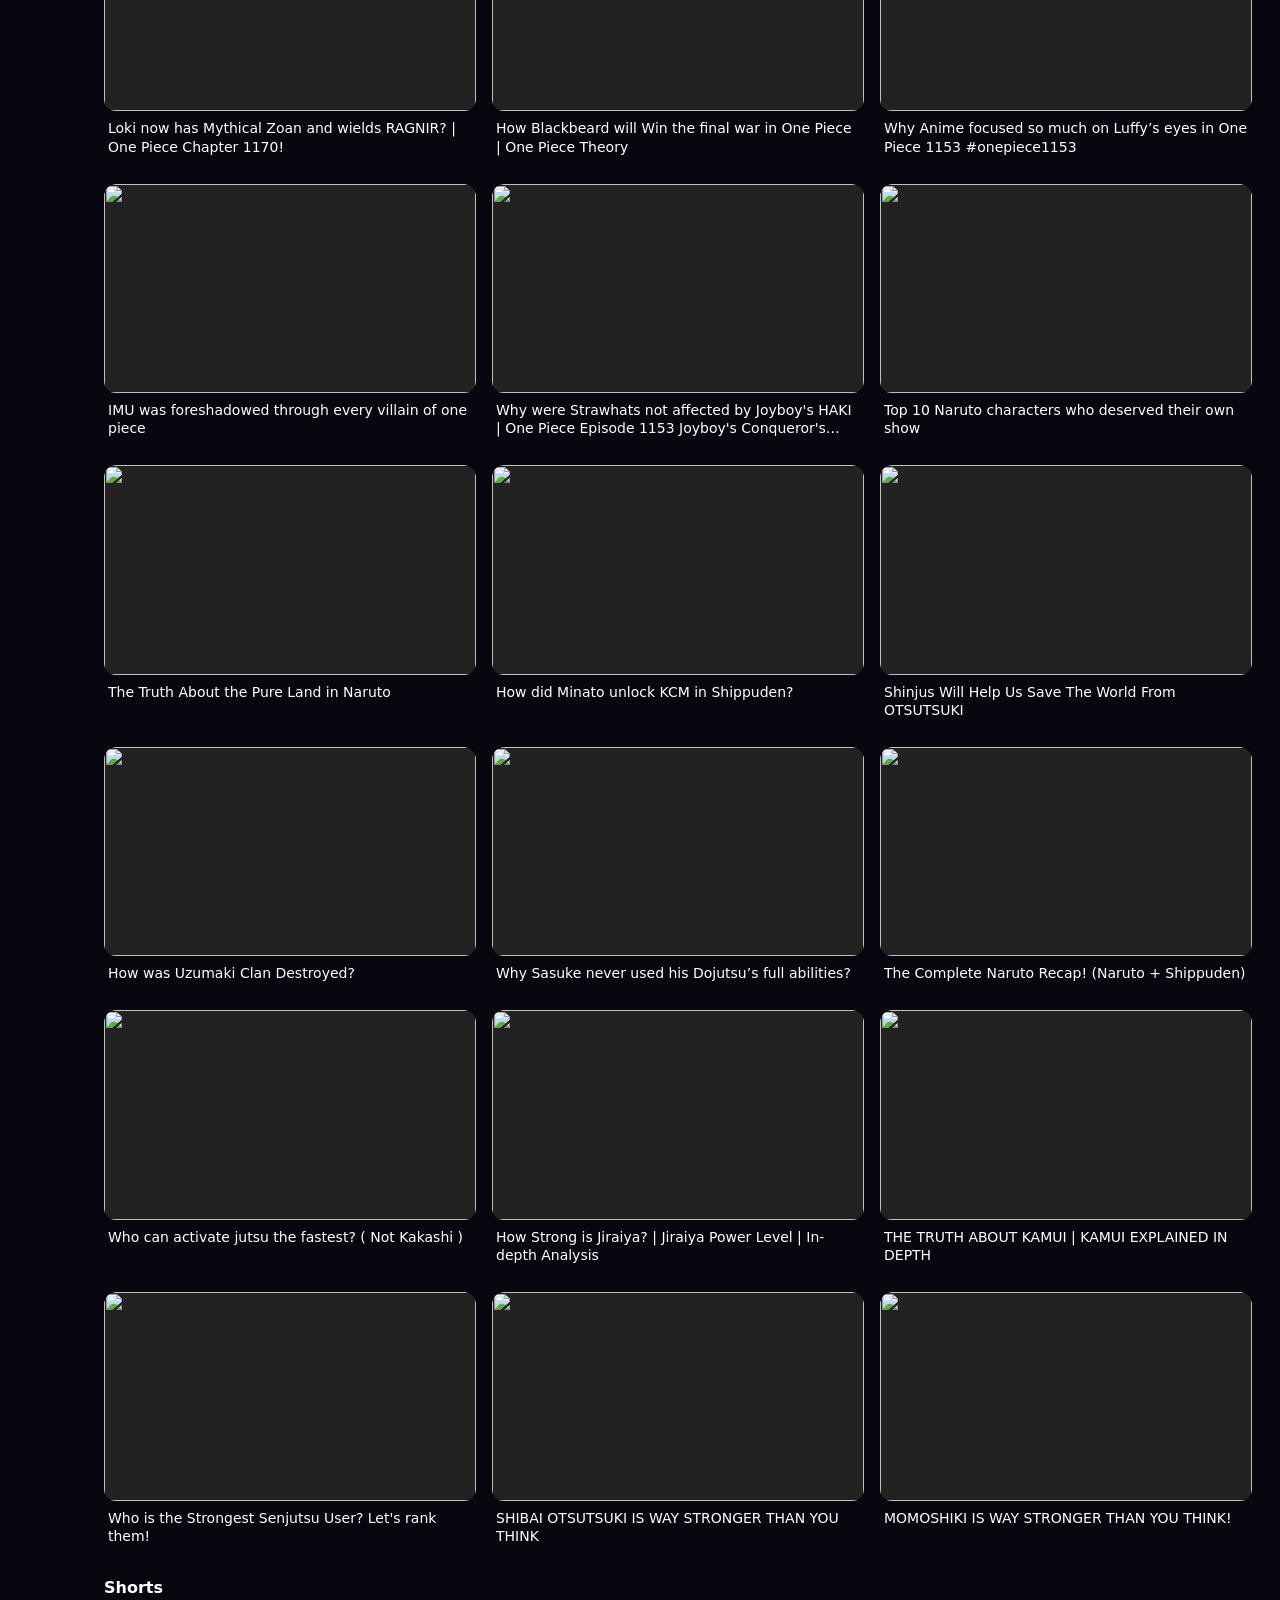
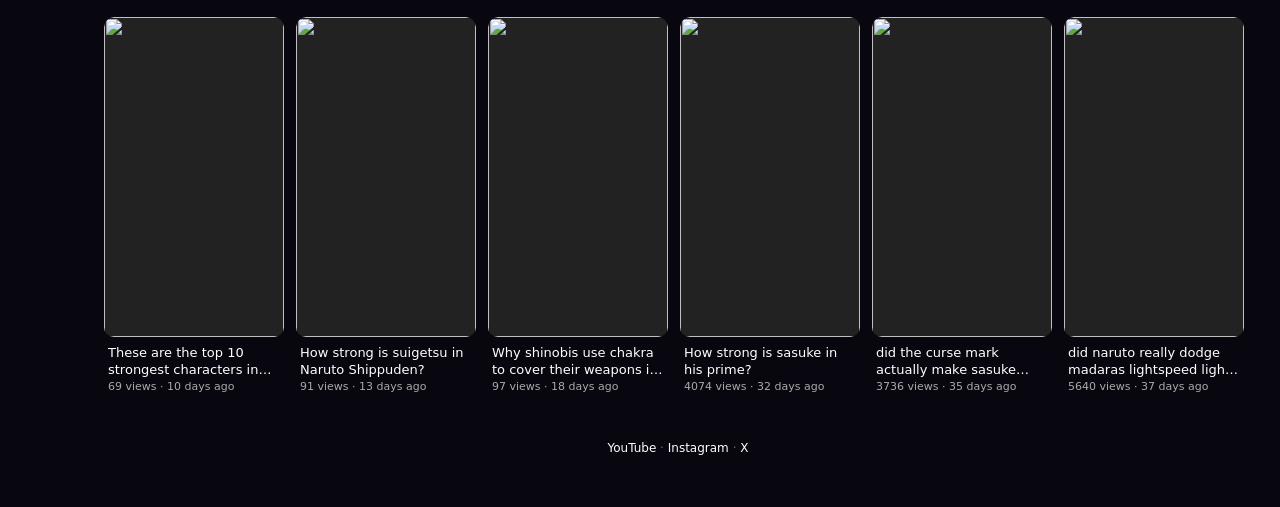
==== commit 534d152a: "Remove redirect to old Vercel site; add YouTube link instead" ====
--- a/index.html
+++ b/index.html
@@ -107,12 +107,12 @@
   <div class="hero">
     <h1>Welcome to VerseTube</h1>
     <p>Videos, shorts, an AI you can chat with, and a full arcade of games â€” all in one premium hub.</p>
-    <div class="flex">
-      <a href="https://versetube.vercel.app/client/dashboard" class="btn">Chat with Verse AI</a>
-      <button class="btn btn-outline" onclick="scrollTo({top:document.getElementById('videos').offsetTop-70,behavior:'smooth'})">Watch Videos</button>
+<div class="flex">
+      <button class="btn" onclick="scrollTo({top:document.getElementById('tabs').offsetTop-70,behavior:'smooth'})">Watch Videos</button>
+      <a href="https://www.youtube.com/@TheVerseTube" target="_blank" rel="noopener" class="btn btn-outline">Our YouTube</a>
     </div>
   </div>
-  <div class="tabs">
+  <div class="tabs" id="tabs">
     <button id="tab-videos" class="active" onclick="switchTab('videos',this)">Videos</button>
     <button id="tab-shorts" onclick="switchTab('shorts',this)">Shorts</button>
   </div>
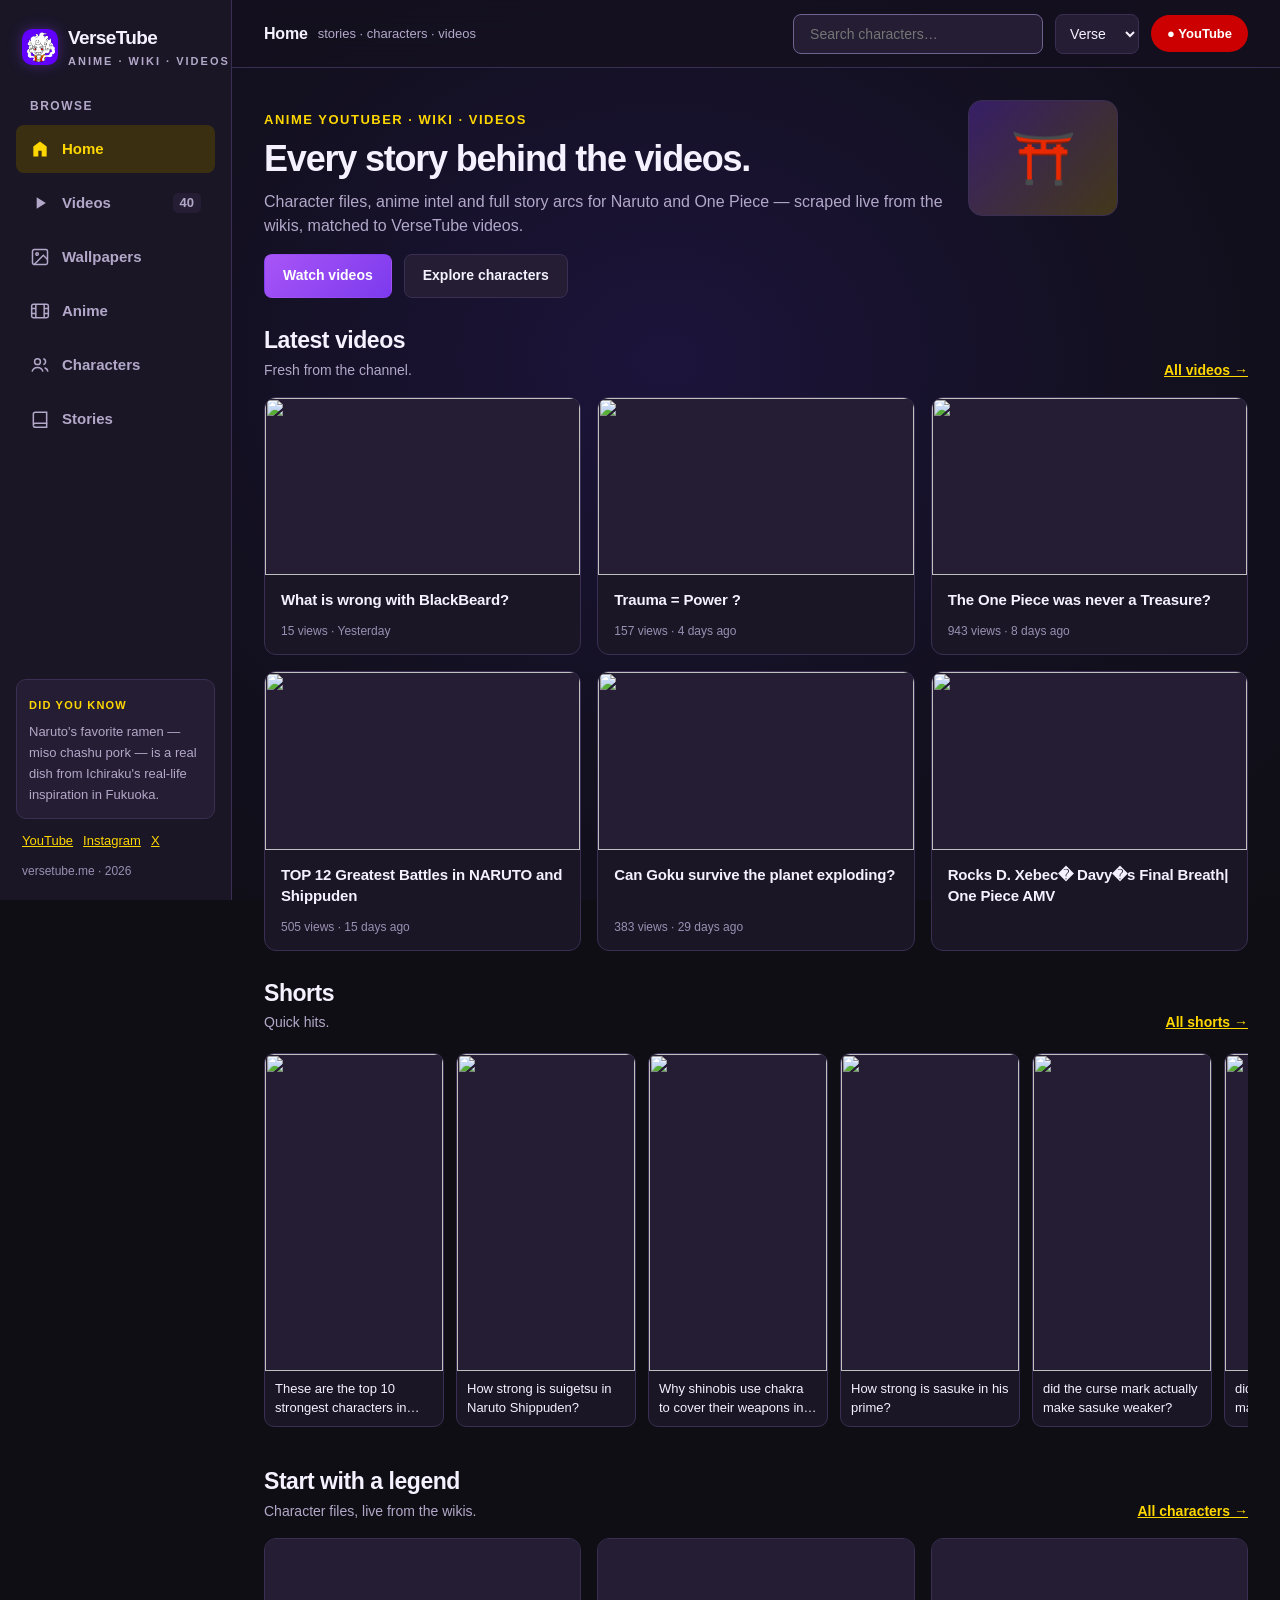
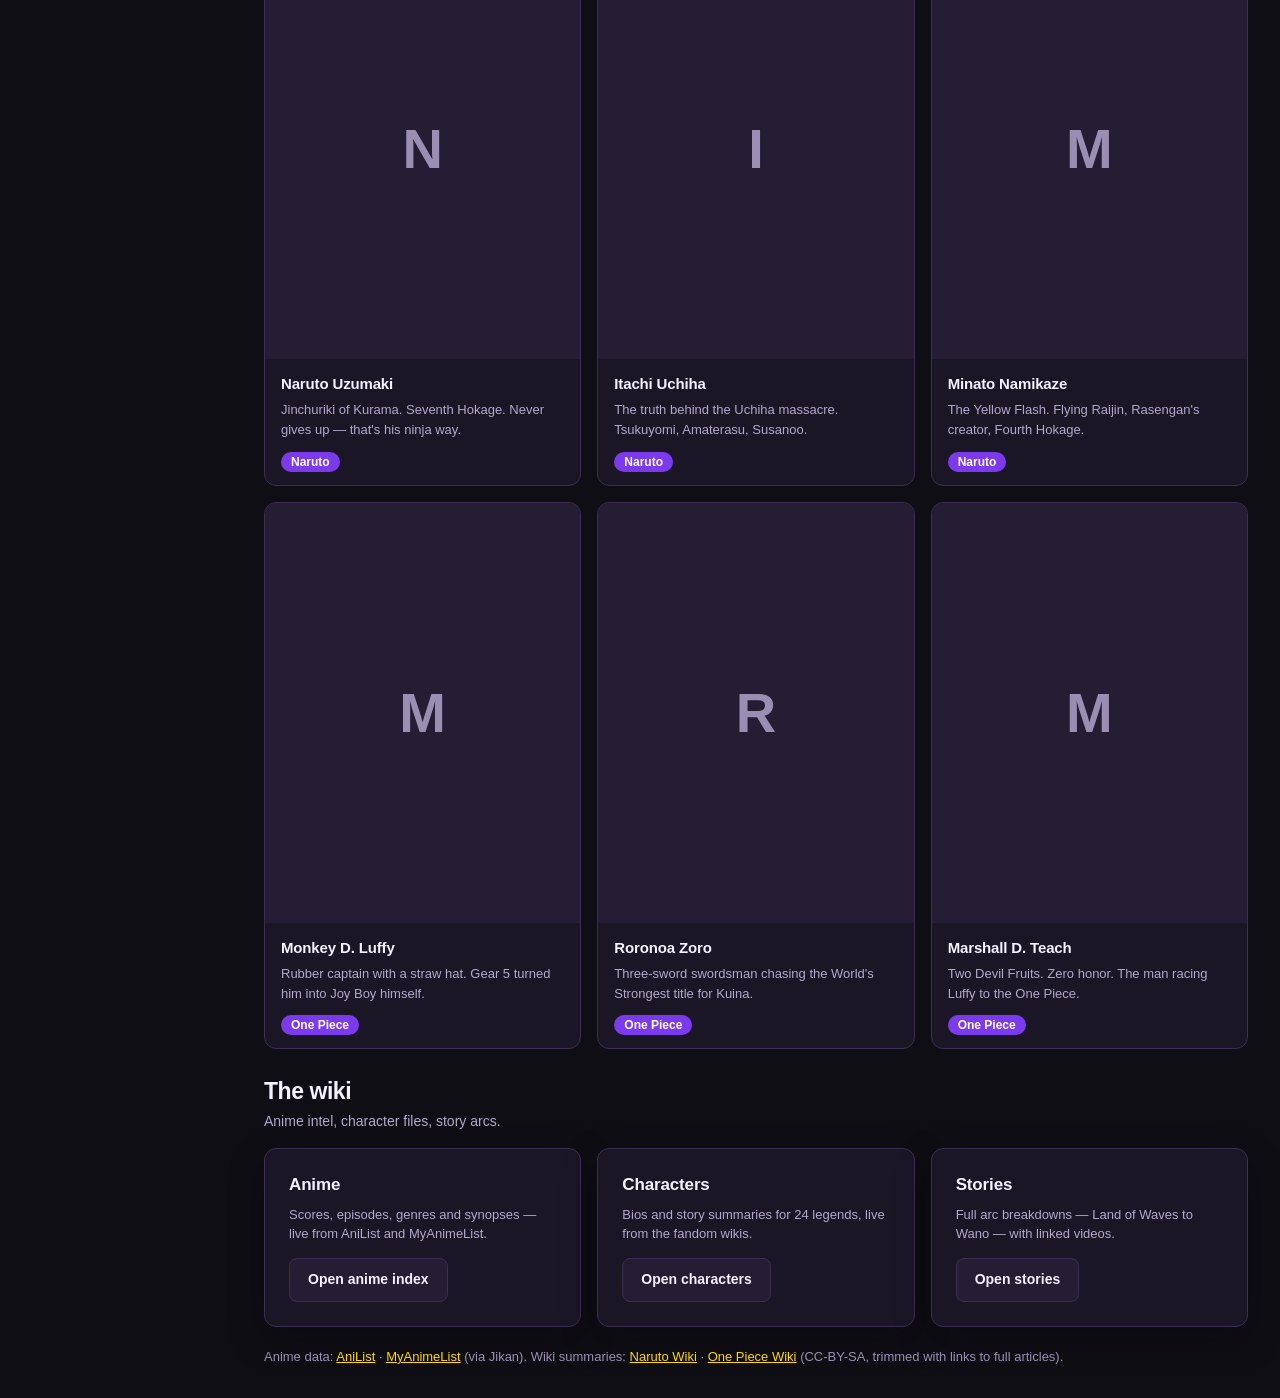
==== commit 818fe350: "Add Wallpapers tab: 4KWallVerse gallery via vt-proxy, section tabs, portrait/landscape split, lightb" ====
--- a/index.html
+++ b/index.html
@@ -1,571 +1,99 @@
 ﻿<!DOCTYPE html>
-<html lang="en">
+<html lang="en" data-theme="verse">
 <head>
-  <meta charset="UTF-8">
-  <link rel="icon" type="image/png" href="/favicon.png">
-  <meta name="viewport" content="width=device-width,initial-scale=1">
-  <title>VerseTube</title>
-  <style>
-*{margin:0;padding:0;box-sizing:border-box}
-:root{--bg:#08060e;--bg2:#0e0a18;--card:#120c1f;--border:#241a3a;--purple:#a855f7;--purple2:#7c3aed;--gold:#ffd700;--gold2:#e6b800;--txt:#f0eaff;--mut:#9d92b8}
-body{font-family:'Segoe UI',system-ui,-apple-system,sans-serif;background:radial-gradient(1200px 600px at 80% -10%,rgba(124,58,237,.14),transparent),radial-gradient(900px 500px at -10% 30%,rgba(255,215,0,.05),transparent),var(--bg);color:var(--txt);overflow-x:hidden;min-height:100vh}
-@keyframes fadeIn{from{opacity:0}to{opacity:1}}
-@keyframes slideUp{from{opacity:0;transform:translateY(20px)}to{opacity:1;transform:translateY(0)}}
-@keyframes shimmer{0%{background-position:-400px 0}100%{background-position:400px 0}}
-#topbar{position:fixed;top:0;left:0;right:0;height:60px;background:rgba(10,7,18,.82);backdrop-filter:blur(14px);display:flex;align-items:center;padding:0 20px;z-index:100;border-bottom:1px solid var(--border)}
-#topbar .logo{display:flex;align-items:center;gap:10px;cursor:pointer;flex-shrink:0}
-#topbar .logo img{width:30px;height:30px;border-radius:8px;object-fit:cover;box-shadow:0 0 12px rgba(168,85,247,.4)}
-#topbar .logo span{font-weight:800;font-size:17px;letter-spacing:.5px;background:linear-gradient(90deg,#fff 30%,#c79bff 60%,var(--gold));-webkit-background-clip:text;background-clip:text;-webkit-text-fill-color:transparent}
-#topbar .spacer{flex:1}
-#sidebar{position:fixed;top:60px;left:0;bottom:0;width:76px;background:rgba(10,7,18,.6);backdrop-filter:blur(10px);overflow-y:auto;z-index:99;padding:8px 0;display:flex;flex-direction:column;align-items:center;gap:2px;border-right:1px solid var(--border)}
-#sidebar .s-item{display:flex;flex-direction:column;align-items:center;gap:5px;padding:12px 0;width:calc(100% - 12px);border-radius:12px;cursor:pointer;color:var(--mut);font-size:10px;font-weight:600;transition:all .22s;border:none;background:none;font-family:inherit}
-#sidebar .s-item:hover{background:rgba(168,85,247,.12);color:#fff;transform:translateY(-1px)}
-#sidebar .s-item.active{color:var(--gold);background:linear-gradient(180deg,rgba(168,85,247,.18),rgba(168,85,247,.06));box-shadow:inset 0 0 0 1px rgba(168,85,247,.35)}
-#sidebar .s-item svg{width:22px;height:22px;display:block}
-.main-content{margin-left:76px;margin-top:60px;padding:28px;min-height:calc(100vh - 60px);animation:fadeIn .4s ease}
-.yt-grid{display:grid;grid-template-columns:repeat(auto-fill,minmax(320px,1fr));gap:16px}
-.yt-vid{cursor:pointer;transition:all .2s;border-radius:12px;overflow:hidden}
-.yt-vid:hover{background:#1a1a1a}
-.yt-vid .thumb{position:relative;width:100%;aspect-ratio:16/9;border-radius:12px;overflow:hidden;background:#222}
-.yt-vid .thumb img{width:100%;height:100%;object-fit:cover}
-.yt-vid .info{padding:8px 4px;display:flex;gap:10px}
-.yt-vid .info .text{flex:1;min-width:0}
-.yt-vid .info .title{font-size:14px;font-weight:500;color:#fff;display:-webkit-box;-webkit-line-clamp:2;-webkit-box-orient:vertical;overflow:hidden;line-height:1.3}
-.yt-vid .info .meta{font-size:12px;color:#aaa;margin-top:4px}
-#player-overlay{position:fixed;inset:0;background:rgba(0,0,0,.9);z-index:200;display:none;align-items:center;justify-content:center;flex-direction:column}
-#player-overlay.show{display:flex}
-#player-overlay .close-btn{position:absolute;top:16px;left:16px;width:40px;height:40px;border-radius:50%;background:#1a1a1a;border:none;color:#fff;font-size:20px;cursor:pointer;display:flex;align-items:center;justify-content:center}
-#player-overlay .close-btn:hover{background:#333}
-#player-wrap{width:90%;max-width:960px;aspect-ratio:16/9;border-radius:12px;overflow:hidden;background:#000}
-#player-wrap iframe{width:100%;height:100%;border:none}
-#player-overlay .yt-btn{display:inline-flex;align-items:center;gap:8px;margin-top:16px;padding:10px 24px;background:#ff0000;color:#fff;border:none;border-radius:24px;font-size:14px;font-weight:600;cursor:pointer;text-decoration:none;transition:all .2s;font-family:inherit}
-#player-overlay .yt-btn:hover{background:#cc0000}
-.hero{position:relative;border-radius:20px;overflow:hidden;border:1px solid var(--border);background:linear-gradient(120deg,rgba(124,58,237,.22),rgba(255,215,0,.06) 60%,transparent),var(--card);padding:34px 30px;margin-bottom:26px;animation:slideUp .5s ease}
-.hero h1{font-size:28px;font-weight:800;margin-bottom:8px;background:linear-gradient(90deg,#fff,#c79bff);-webkit-background-clip:text;background-clip:text;-webkit-text-fill-color:transparent}
-.hero p{color:var(--mut);font-size:14px;max-width:560px;line-height:1.6;margin-bottom:18px}
-.btn{display:inline-flex;align-items:center;gap:6px;background:linear-gradient(135deg,var(--purple),var(--purple2));color:#fff;padding:11px 24px;border-radius:10px;font-size:13px;font-weight:600;cursor:pointer;border:none;transition:all .25s ease;letter-spacing:.3px;text-decoration:none;font-family:inherit}
-.btn:hover{transform:translateY(-2px);box-shadow:0 8px 24px rgba(168,85,247,.45)}
-.btn-outline{background:transparent;border:1px solid var(--border);color:#cbc0e6}
-.btn-outline:hover{background:rgba(168,85,247,.1);border-color:var(--purple);color:#fff;box-shadow:none}
-.flex{display:flex;gap:12px;align-items:center;flex-wrap:wrap}
-.tabs{display:flex;gap:8px;margin-bottom:20px}
-.tabs button{background:#120c1f;border:1px solid var(--border);color:var(--mut);padding:8px 22px;font-size:13px;font-weight:600;cursor:pointer;border-radius:20px;transition:all .2s;box-shadow:none;font-family:inherit}
-.tabs button.active{color:#fff;background:linear-gradient(135deg,var(--purple),var(--purple2));border-color:transparent}
-.tabs button:hover{color:#fff;transform:none}
-.shorts-shelf{display:flex;gap:12px;overflow-x:auto;padding:8px 0 16px;scrollbar-width:thin}
-.shorts-shelf::-webkit-scrollbar{height:4px}
-.shorts-shelf::-webkit-scrollbar-thumb{background:#333;border-radius:2px}
-.shorts-shelf .short-card{flex:0 0 180px;cursor:pointer;transition:all .2s;border-radius:10px;overflow:hidden}
-.shorts-shelf .short-card:hover{transform:translateY(-4px)}
-.shorts-shelf .short-card .thumb{width:100%;aspect-ratio:9/16;border-radius:10px;overflow:hidden;background:#222}
-.shorts-shelf .short-card .thumb img{width:100%;height:100%;object-fit:cover}
-.shorts-shelf .short-card .info{padding:8px 4px}
-.shorts-shelf .short-card .info .title{font-size:13px;font-weight:500;color:#fff;display:-webkit-box;-webkit-line-clamp:2;-webkit-box-orient:vertical;overflow:hidden;line-height:1.3}
-.shorts-shelf .short-card .info .meta{font-size:11px;color:#aaa;margin-top:2px}
-.section-title{font-size:16px;font-weight:600;color:#fff;margin:20px 0 12px 0}
-.skel{background:linear-gradient(90deg,#160f28 25%,#1f1636 50%,#160f28 75%);background-size:800px 100%;animation:shimmer 1.4s infinite linear;border-radius:12px}
-#topbar input{background:rgba(255,255,255,.06);border:1px solid var(--border);color:#fff;padding:8px 14px;border-radius:20px;font-size:13px;width:100%;height:36px;outline:none}
-#topbar input:focus{border-color:var(--purple);box-shadow:0 0 0 3px rgba(168,85,247,.15)}
-a{color:#c79bff;text-decoration:none;transition:color .2s}
-a:hover{color:var(--gold)}
-::-webkit-scrollbar{width:6px}
-::-webkit-scrollbar-track{background:var(--bg)}
-::-webkit-scrollbar-thumb{background:#3a2a5e;border-radius:3px}
-::-webkit-scrollbar-thumb:hover{background:var(--purple)}
-@media(max-width:768px){#sidebar{width:56px}#sidebar .s-item{padding:8px 0;font-size:8px}#sidebar .s-item svg{width:18px;height:18px}.main-content{margin-left:56px;padding:12px}.yt-grid{grid-template-columns:repeat(auto-fill,minmax(260px,1fr))}}
-@media(max-width:480px){
-  #sidebar{top:auto;bottom:0;left:0;right:0;width:100%;height:52px;flex-direction:row;padding:0;border-top:1px solid #241a3a;border-right:none;overflow-x:hidden;justify-content:space-around}
-  #sidebar .s-item{padding:4px 0;min-width:0;font-size:6px;gap:1px;flex:1}
-  #sidebar .s-item svg{width:16px;height:16px}
-  .main-content{margin-left:0;margin-bottom:52px;padding:8px}
-  #topbar{height:48px}
-  #topbar .logo span{display:none}
-  .main-content{margin-top:48px}
-  #player-overlay .close-btn{top:8px;left:8px;width:32px;height:32px;font-size:16px}
-  #player-wrap{width:100%;border-radius:0}
-}
-  </style>
+<meta charset="UTF-8">
+<meta name="viewport" content="width=device-width,initial-scale=1">
+<meta name="color-scheme" content="light dark">
+<meta name="description" content="VerseTube — anime stories, characters and videos. Naruto and One Piece wiki,_lore and YouTube videos in one hub.">
+<link rel="icon" type="image/png" href="/favicon.png">
+<title>VerseTube — Anime Stories, Characters & Videos</title>
+<link rel="stylesheet" href="/assets/css/verse.css">
+<script src="/assets/js/videos.js" defer></script>
+<script src="/assets/js/data.js" defer></script>
+<script src="/assets/js/site.js" defer></script>
+<script src="/assets/js/facts.js" defer></script>
+<script src="/assets/js/home.js" defer></script>
 </head>
 <body>
-  <div id="topbar">
-    <div class="logo" onclick="location.href='/'">
-      <img src="/logo.png">
-      <span>VerseTube</span>
-    </div>
-    <div style="flex:1;max-width:420px;margin:0 16px;display:flex;align-items:center">
-      <input id="top-search" type="text" placeholder="Search videos, games, anime..." onkeydown="if(event.key==='Enter'&&this.value.trim()){var q=this.value.trim().toLowerCase();var boxes=document.querySelectorAll('.yt-vid .title,.short-card .title');for(var i=0;i<boxes.length;i++){boxes[i].parentElement.parentElement.style.display=boxes[i].textContent.toLowerCase().indexOf(q)>-1?'':'none'}}">
-    </div>
-    <div class="spacer"></div>
-  </div>
-  <div id="sidebar">
-    <button class="s-item active" onclick="scrollTo(0,0)">
-      <svg viewBox="0 0 24 24" fill="currentColor"><path d="M4 21V9l8-6 8 6v12h-6v-7h-4v7H4z"/></svg>
-      <span>Home</span>
-    </button>
-  </div>
-  <div class="main-content">
-  <div class="hero">
-    <h1>Welcome to VerseTube</h1>
-    <p>Videos, shorts, an AI you can chat with, and a full arcade of games â€” all in one premium hub.</p>
-<div class="flex">
-      <button class="btn" onclick="scrollTo({top:document.getElementById('tabs').offsetTop-70,behavior:'smooth'})">Watch Videos</button>
-      <a href="https://www.youtube.com/@TheVerseTube" target="_blank" rel="noopener" class="btn btn-outline">Our YouTube</a>
-    </div>
-  </div>
-  <div class="tabs" id="tabs">
-    <button id="tab-videos" class="active" onclick="switchTab('videos',this)">Videos</button>
-    <button id="tab-shorts" onclick="switchTab('shorts',this)">Shorts</button>
-  </div>
-  <div id="videos">
-
-  <div class="yt-grid" id="video-grid">
-    <div><div class="skel" style="aspect-ratio:16/9"></div><div class="skel" style="height:14px;margin:10px 0 6px;width:90%"></div><div class="skel" style="height:11px;width:55%"></div></div><div><div class="skel" style="aspect-ratio:16/9"></div><div class="skel" style="height:14px;margin:10px 0 6px;width:90%"></div><div class="skel" style="height:11px;width:55%"></div></div><div><div class="skel" style="aspect-ratio:16/9"></div><div class="skel" style="height:14px;margin:10px 0 6px;width:90%"></div><div class="skel" style="height:11px;width:55%"></div></div><div><div class="skel" style="aspect-ratio:16/9"></div><div class="skel" style="height:14px;margin:10px 0 6px;width:90%"></div><div class="skel" style="height:11px;width:55%"></div></div><div><div class="skel" style="aspect-ratio:16/9"></div><div class="skel" style="height:14px;margin:10px 0 6px;width:90%"></div><div class="skel" style="height:11px;width:55%"></div></div><div><div class="skel" style="aspect-ratio:16/9"></div><div class="skel" style="height:14px;margin:10px 0 6px;width:90%"></div><div class="skel" style="height:11px;width:55%"></div></div><div><div class="skel" style="aspect-ratio:16/9"></div><div class="skel" style="height:14px;margin:10px 0 6px;width:90%"></div><div class="skel" style="height:11px;width:55%"></div></div><div><div class="skel" style="aspect-ratio:16/9"></div><div class="skel" style="height:14px;margin:10px 0 6px;width:90%"></div><div class="skel" style="height:11px;width:55%"></div></div>
-  </div>
-  </div>
-  <div id="shorts-section" style="display:none">
-    <div class="section-title">Shorts</div>
-    <div class="shorts-shelf" id="shorts-shelf"></div>
-  </div>
-
-  <div id="player-overlay">
-    <button class="close-btn" onclick="closePlayer()">&times;</button>
-    <div id="player-wrap"></div>
-    <a id="watch-on-yt" class="yt-btn" href="#" target="_blank" rel="noopener">
-      <svg width="20" height="20" viewBox="0 0 24 24" fill="currentColor"><path d="M23.5 6.19a3.02 3.02 0 0 0-2.12-2.14C19.5 3.5 12 3.5 12 3.5s-7.5 0-9.38.55A3.02 3.02 0 0 0 .5 6.19 31.6 31.6 0 0 0 0 12a31.6 31.6 0 0 0 .5 5.81 3.02 3.02 0 0 0 2.12 2.14c1.88.55 9.38.55 9.38.55s7.5 0 9.38-.55a3.02 3.02 0 0 0 2.12-2.14A31.6 31.6 0 0 0 24 12a31.6 31.6 0 0 0-.5-5.81zM9.55 15.57V8.43L15.82 12l-6.27 3.57z"/></svg>
-      Watch on YouTube
-    </a>
-  </div>
-
-  <div style="text-align:center;padding:24px 0;color:#666;font-size:12px">
-    <a href="https://www.youtube.com/@TheVerseTube" target="_blank" style="color:#fff">YouTube</a> &middot;
-    <a href="https://www.instagram.com/versetube07/" target="_blank" style="color:#fff">Instagram</a> &middot;
-    <a href="https://x.com/VerseTube007" target="_blank" style="color:#fff">X</a>
-  </div>
-
-  <script>
-    var VIDEOS = [
-    {
-        "id":  "mwlDqV7CN1Q",
-        "title":  "What is wrong with BlackBeard?",
-        "thumb":  "https://i2.ytimg.com/vi/mwlDqV7CN1Q/hqdefault.jpg",
-        "views":  "15 views",
-        "ago":  "Yesterday",
-        "duration":  "",
-        "isShort":  false
-    },
-    {
-        "id":  "wIl6Y-w8pV8",
-        "title":  "Trauma = Power ?",
-        "thumb":  "https://i4.ytimg.com/vi/wIl6Y-w8pV8/hqdefault.jpg",
-        "views":  "157 views",
-        "ago":  "4 days ago",
-        "duration":  "",
-        "isShort":  false
-    },
-    {
-        "id":  "BpARFik1OmM",
-        "title":  "The One Piece was never a Treasure?",
-        "thumb":  "https://i3.ytimg.com/vi/BpARFik1OmM/hqdefault.jpg",
-        "views":  "943 views",
-        "ago":  "8 days ago",
-        "duration":  "",
-        "isShort":  false
-    },
-    {
-        "id":  "1ULLosRvmt8",
-        "title":  "These are the top 10 strongest characters in Naruto!!",
-        "thumb":  "https://i2.ytimg.com/vi/1ULLosRvmt8/hqdefault.jpg",
-        "views":  "69 views",
-        "ago":  "10 days ago",
-        "duration":  "",
-        "isShort":  true
-    },
-    {
-        "id":  "StGV7HK9p-c",
-        "title":  "How strong is suigetsu in Naruto Shippuden?",
-        "thumb":  "https://i4.ytimg.com/vi/StGV7HK9p-c/hqdefault.jpg",
-        "views":  "91 views",
-        "ago":  "13 days ago",
-        "duration":  "",
-        "isShort":  true
-    },
-    {
-        "id":  "hHBUdLzMR0k",
-        "title":  "TOP 12 Greatest Battles in NARUTO and Shippuden",
-        "thumb":  "https://i1.ytimg.com/vi/hHBUdLzMR0k/hqdefault.jpg",
-        "views":  "505 views",
-        "ago":  "15 days ago",
-        "duration":  "",
-        "isShort":  false
-    },
-    {
-        "id":  "rrHQfr3TQPE",
-        "title":  "Why shinobis use chakra to cover their weapons in Naruto series?",
-        "thumb":  "https://i3.ytimg.com/vi/rrHQfr3TQPE/hqdefault.jpg",
-        "views":  "97 views",
-        "ago":  "18 days ago",
-        "duration":  "",
-        "isShort":  true
-    },
-    {
-        "id":  "kkbDMwn20zI",
-        "title":  "Can Goku survive the planet exploding?",
-        "thumb":  "https://i4.ytimg.com/vi/kkbDMwn20zI/hqdefault.jpg",
-        "views":  "383 views",
-        "ago":  "29 days ago",
-        "duration":  "",
-        "isShort":  false
-    },
-    {
-        "id":  "9240HML9PJo",
-        "title":  "How strong is sasuke in his prime?",
-        "thumb":  "https://i2.ytimg.com/vi/9240HML9PJo/hqdefault.jpg",
-        "views":  "4074 views",
-        "ago":  "32 days ago",
-        "duration":  "",
-        "isShort":  true
-    },
-    {
-        "id":  "yy9R2gPlEd0",
-        "title":  "did the curse mark actually make sasuke weaker?",
-        "thumb":  "https://i2.ytimg.com/vi/yy9R2gPlEd0/hqdefault.jpg",
-        "views":  "3736 views",
-        "ago":  "35 days ago",
-        "duration":  "",
-        "isShort":  true
-    },
-    {
-        "id":  "HmHqo5fAqts",
-        "title":  "did naruto really dodge madaras lightspeed light fang attack?",
-        "thumb":  "https://i1.ytimg.com/vi/HmHqo5fAqts/hqdefault.jpg",
-        "views":  "5640 views",
-        "ago":  "37 days ago",
-        "duration":  "",
-        "isShort":  true
-    },
-    {
-        "id":  "ZW9pSr4Qq50",
-        "title":  "What is the actual  color of sasuke\u0027s chidori?",
-        "thumb":  "https://i3.ytimg.com/vi/ZW9pSr4Qq50/hqdefault.jpg",
-        "views":  "3615 views",
-        "ago":  "40 days ago",
-        "duration":  "",
-        "isShort":  true
-    },
-    {
-        "id":  "bX9QJM_2jlc",
-        "title":  "Can hashirama senju defeatvkinshiki otsutsuki?",
-        "thumb":  "https://i3.ytimg.com/vi/bX9QJM_2jlc/hqdefault.jpg",
-        "views":  "4342 views",
-        "ago":  "42 days ago",
-        "duration":  "",
-        "isShort":  true
-    },
-    {
-        "id":  "LAB_8rlex6o",
-        "title":  "Why is konoha the best and ultimate village in all Naruto?",
-        "thumb":  "https://i1.ytimg.com/vi/LAB_8rlex6o/hqdefault.jpg",
-        "views":  "25422 views",
-        "ago":  "44 days ago",
-        "duration":  "",
-        "isShort":  true
-    },
-    {
-        "id":  "uiIm_YLtw0U",
-        "title":  "Was bartolomeo the only one with the barrier barrier fruit?",
-        "thumb":  "https://i2.ytimg.com/vi/uiIm_YLtw0U/hqdefault.jpg",
-        "views":  "2109 views",
-        "ago":  "49 days ago",
-        "duration":  "",
-        "isShort":  true
-    },
-    {
-        "id":  "j9OZyl7CpBE",
-        "title":  "Rocks D. Xebec— Davy’s Final Breath| One Piece AMV",
-        "thumb":  "https://i.ytimg.com/vi/j9OZyl7CpBE/hqdefault.jpg?sqp=-oaymwEnCNACELwBSFryq4qpAxkIARUAAIhCGAHYAQHiAQoIGBACGAY4AUAB\u0026rs=AOn4CLDkOjrx5KHmx6DQn9AfGWW8zX90Gw",
-        "views":  "",
-        "ago":  "",
-        "duration":  "",
-        "isShort":  false
-    },
-    {
-        "id":  "M0PFj8rc68o",
-        "title":  "The Game That Copied Everything of ONE PIECE",
-        "thumb":  "https://i.ytimg.com/vi/M0PFj8rc68o/hqdefault.jpg?sqp=-oaymwEnCNACELwBSFryq4qpAxkIARUAAIhCGAHYAQHiAQoIGBACGAY4AUAB\u0026rs=AOn4CLAQHBGtpj2kDNJ-UxR5C46ZhejLIg",
-        "views":  "",
-        "ago":  "",
-        "duration":  "",
-        "isShort":  false
-    },
-    {
-        "id":  "869JxBKNa0o",
-        "title":  "Bartolomeo will come back for the FINAL WAR",
-        "thumb":  "https://i.ytimg.com/vi/869JxBKNa0o/hqdefault.jpg?sqp=-oaymwEnCNACELwBSFryq4qpAxkIARUAAIhCGAHYAQHiAQoIGBACGAY4AUAB\u0026rs=AOn4CLBQ4ROMd1YIQo4GnxXIi43Map9QxA",
-        "views":  "",
-        "ago":  "",
-        "duration":  "",
-        "isShort":  false
-    },
-    {
-        "id":  "IkbymKq4xws",
-        "title":  "Kaido Was Waiting for Joy Boy to Take Revenge for Rocks?",
-        "thumb":  "https://i.ytimg.com/vi/IkbymKq4xws/hqdefault.jpg?sqp=-oaymwEnCNACELwBSFryq4qpAxkIARUAAIhCGAHYAQHiAQoIGBACGAY4AUAB\u0026rs=AOn4CLDzHOLZW0HGvOVWIUJsYLmUcbKIjw",
-        "views":  "",
-        "ago":  "",
-        "duration":  "",
-        "isShort":  false
-    },
-    {
-        "id":  "cA7dOynozaU",
-        "title":  "These Wild One Piece Theories Make *TOO MUCH SENSE*!",
-        "thumb":  "https://i.ytimg.com/vi/cA7dOynozaU/hqdefault.jpg?sqp=-oaymwEnCNACELwBSFryq4qpAxkIARUAAIhCGAHYAQHiAQoIGBACGAY4AUAB\u0026rs=AOn4CLDiiA7u6mtvQwqK0wS2dl2UyzxvxA",
-        "views":  "",
-        "ago":  "",
-        "duration":  "",
-        "isShort":  false
-    },
-    {
-        "id":  "drs7FJgHiLI",
-        "title":  "Shimotsuki Ryuma - Sword God of WANO AMV | @JuBuAnime",
-        "thumb":  "https://i.ytimg.com/vi/drs7FJgHiLI/hqdefault.jpg?sqp=-oaymwEnCNACELwBSFryq4qpAxkIARUAAIhCGAHYAQHiAQoIGBACGAY4AUAB\u0026rs=AOn4CLCjb1Q9fYnTCKcKuqIt3epFxiKV-A",
-        "views":  "",
-        "ago":  "",
-        "duration":  "",
-        "isShort":  false
-    },
-    {
-        "id":  "KMeSV3iSPnA",
-        "title":  "Joyboy: Betrayed by his own AMV | Drums of Liberation @JuBuAnime ",
-        "thumb":  "https://i.ytimg.com/vi/KMeSV3iSPnA/hqdefault.jpg?sqp=-oaymwEnCNACELwBSFryq4qpAxkIARUAAIhCGAHYAQHiAQoIGBACGAY4AUAB\u0026rs=AOn4CLCIr23ORY4EBaptIw_fAYzm0I9n_A",
-        "views":  "",
-        "ago":  "",
-        "duration":  "",
-        "isShort":  false
-    },
-    {
-        "id":  "A2cRa-xXoug",
-        "title":  "Loki now has Mythical Zoan and wields RAGNIR? | One Piece Chapter 1170!",
-        "thumb":  "https://i.ytimg.com/vi/A2cRa-xXoug/hqdefault.jpg?sqp=-oaymwEnCNACELwBSFryq4qpAxkIARUAAIhCGAHYAQHiAQoIGBACGAY4AUAB\u0026rs=AOn4CLADvj1HouUH_6L5wfQbTu-ol57zpw",
-        "views":  "",
-        "ago":  "",
-        "duration":  "",
-        "isShort":  false
-    },
-    {
-        "id":  "RJUHFTfl-SQ",
-        "title":  "How Blackbeard will Win the final war in One Piece | One Piece Theory",
-        "thumb":  "https://i.ytimg.com/vi/RJUHFTfl-SQ/hqdefault.jpg?sqp=-oaymwEnCNACELwBSFryq4qpAxkIARUAAIhCGAHYAQHiAQoIGBACGAY4AUAB\u0026rs=AOn4CLC0wJCZXcNyD-_PeSRGq5g2snqFhg",
-        "views":  "",
-        "ago":  "",
-        "duration":  "",
-        "isShort":  false
-    },
-    {
-        "id":  "5hm3VkHj_PY",
-        "title":  "Why Anime focused so much on Luffy’s eyes in One Piece 1153 #onepiece1153",
-        "thumb":  "https://i.ytimg.com/vi/5hm3VkHj_PY/hqdefault.jpg?sqp=-oaymwEnCNACELwBSFryq4qpAxkIARUAAIhCGAHYAQHiAQoIGBACGAY4AUAB\u0026rs=AOn4CLCORJVYq5QixFtG70qnsSwFYQ6sbg",
-        "views":  "",
-        "ago":  "",
-        "duration":  "",
-        "isShort":  false
-    },
-    {
-        "id":  "dfW0Gi5fLaA",
-        "title":  "IMU was foreshadowed through every villain of one piece",
-        "thumb":  "https://i.ytimg.com/vi/dfW0Gi5fLaA/hqdefault.jpg?sqp=-oaymwEnCNACELwBSFryq4qpAxkIARUAAIhCGAHYAQHiAQoIGBACGAY4AUAB\u0026rs=AOn4CLCaM0KMbv12JUB9YDU0id9usUDlIw",
-        "views":  "",
-        "ago":  "",
-        "duration":  "",
-        "isShort":  false
-    },
-    {
-        "id":  "kYlb3s5EiIQ",
-        "title":  "Why were Strawhats not affected by Joyboy\u0027s HAKI | One Piece Episode 1153 Joyboy\u0027s Conqueror\u0027s Haki",
-        "thumb":  "https://i.ytimg.com/vi/kYlb3s5EiIQ/hqdefault.jpg?sqp=-oaymwEnCNACELwBSFryq4qpAxkIARUAAIhCGAHYAQHiAQoIGBACGAY4AUAB\u0026rs=AOn4CLCpUixrFe5OibU1VKmprUidggNx5Q",
-        "views":  "",
-        "ago":  "",
-        "duration":  "",
-        "isShort":  false
-    },
-    {
-        "id":  "xlMOElFgijA",
-        "title":  "Top 10 Naruto characters who deserved their own show",
-        "thumb":  "https://i.ytimg.com/vi/xlMOElFgijA/hqdefault.jpg?sqp=-oaymwEnCNACELwBSFryq4qpAxkIARUAAIhCGAHYAQHiAQoIGBACGAY4AUAB\u0026rs=AOn4CLDTfBnOA9oosjdat6ckywxAwb-u1w",
-        "views":  "",
-        "ago":  "",
-        "duration":  "",
-        "isShort":  false
-    },
-    {
-        "id":  "QsxEZdbNEfY",
-        "title":  "The Truth About the Pure Land in Naruto",
-        "thumb":  "https://i.ytimg.com/vi/QsxEZdbNEfY/hqdefault.jpg?sqp=-oaymwEnCNACELwBSFryq4qpAxkIARUAAIhCGAHYAQHiAQoIGBACGAY4AUAB\u0026rs=AOn4CLD4X_JaR157O2mXsTHDLL8cRNlEhw",
-        "views":  "",
-        "ago":  "",
-        "duration":  "",
-        "isShort":  false
-    },
-    {
-        "id":  "-P43tDH5n9o",
-        "title":  "How did Minato unlock KCM in Shippuden?",
-        "thumb":  "https://i.ytimg.com/vi/-P43tDH5n9o/hqdefault.jpg?sqp=-oaymwEnCNACELwBSFryq4qpAxkIARUAAIhCGAHYAQHiAQoIGBACGAY4AUAB\u0026rs=AOn4CLAKUwYk--bmY5SMw85TjVVRgROqBw",
-        "views":  "",
-        "ago":  "",
-        "duration":  "",
-        "isShort":  false
-    },
-    {
-        "id":  "BfMWAyx66Rk",
-        "title":  "Shinjus Will Help Us Save The World From OTSUTSUKI",
-        "thumb":  "https://i.ytimg.com/vi/BfMWAyx66Rk/hqdefault.jpg?sqp=-oaymwEnCNACELwBSFryq4qpAxkIARUAAIhCGAHYAQHiAQoIGBACGAY4AUAB\u0026rs=AOn4CLCPYkRQNWV_C_pxw_6jhTHcXU5q6Q",
-        "views":  "",
-        "ago":  "",
-        "duration":  "",
-        "isShort":  false
-    },
-    {
-        "id":  "yAXEawR20HU",
-        "title":  "How was Uzumaki Clan Destroyed?",
-        "thumb":  "https://i.ytimg.com/vi/yAXEawR20HU/hqdefault.jpg?sqp=-oaymwEnCNACELwBSFryq4qpAxkIARUAAIhCGAHYAQHiAQoIGBACGAY4AUAB\u0026rs=AOn4CLBhVnZaVxAhXOEJXRo9q3kWTn2f0g",
-        "views":  "",
-        "ago":  "",
-        "duration":  "",
-        "isShort":  false
-    },
-    {
-        "id":  "RUK889NzJLo",
-        "title":  "Why Sasuke never used his Dojutsu’s full abilities?",
-        "thumb":  "https://i.ytimg.com/vi/RUK889NzJLo/hqdefault.jpg?sqp=-oaymwEnCNACELwBSFryq4qpAxkIARUAAIhCGAHYAQHiAQoIGBACGAY4AUAB\u0026rs=AOn4CLDNwnbzsRnEhefq6TzqM47xmOf47g",
-        "views":  "",
-        "ago":  "",
-        "duration":  "",
-        "isShort":  false
-    },
-    {
-        "id":  "nCvPFdvBnNo",
-        "title":  "The Complete Naruto Recap! (Naruto + Shippuden)",
-        "thumb":  "https://i.ytimg.com/vi/nCvPFdvBnNo/hqdefault.jpg?sqp=-oaymwEnCNACELwBSFryq4qpAxkIARUAAIhCGAHYAQHiAQoIGBACGAY4AUAB\u0026rs=AOn4CLB5JTtQ-UaSO2GjGqiLdhA6AtmTig",
-        "views":  "",
-        "ago":  "",
-        "duration":  "",
-        "isShort":  false
-    },
-    {
-        "id":  "rJY1LsR9Q80",
-        "title":  "Who can activate jutsu the fastest? ( Not Kakashi )",
-        "thumb":  "https://i.ytimg.com/vi/rJY1LsR9Q80/hqdefault.jpg?sqp=-oaymwEnCNACELwBSFryq4qpAxkIARUAAIhCGAHYAQHiAQoIGBACGAY4AUAB\u0026rs=AOn4CLA9v4-TRgyn3VkayrbR0YnQ_c4cfw",
-        "views":  "",
-        "ago":  "",
-        "duration":  "",
-        "isShort":  false
-    },
-    {
-        "id":  "iRiCWg9P24M",
-        "title":  "How Strong is Jiraiya? | Jiraiya Power Level | In-depth Analysis",
-        "thumb":  "https://i.ytimg.com/vi/iRiCWg9P24M/hqdefault.jpg?sqp=-oaymwEnCNACELwBSFryq4qpAxkIARUAAIhCGAHYAQHiAQoIGBACGAY4AUAB\u0026rs=AOn4CLDjNidBTq7HM9WEPiVqeNZwdM7djA",
-        "views":  "",
-        "ago":  "",
-        "duration":  "",
-        "isShort":  false
-    },
-    {
-        "id":  "IflhtNZs14I",
-        "title":  "THE TRUTH ABOUT KAMUI | KAMUI EXPLAINED IN DEPTH",
-        "thumb":  "https://i.ytimg.com/vi/IflhtNZs14I/hqdefault.jpg?sqp=-oaymwEnCNACELwBSFryq4qpAxkIARUAAIhCGAHYAQHiAQoIGBACGAY4AUAB\u0026rs=AOn4CLBwzjV3FrNyCE0H1QomV39Z9GYuRg",
-        "views":  "",
-        "ago":  "",
-        "duration":  "",
-        "isShort":  false
-    },
-    {
-        "id":  "Uy6rPJbDg8A",
-        "title":  "Who is the Strongest Senjutsu User? Let\u0027s rank them!",
-        "thumb":  "https://i.ytimg.com/vi/Uy6rPJbDg8A/hqdefault.jpg?sqp=-oaymwEnCNACELwBSFryq4qpAxkIARUAAIhCGAHYAQHiAQoIGBACGAY4AUAB\u0026rs=AOn4CLA5khoHJEZayfqRWi7n5Lpxb-4ojA",
-        "views":  "",
-        "ago":  "",
-        "duration":  "",
-        "isShort":  false
-    },
-    {
-        "id":  "edWWs1KiJ-4",
-        "title":  "SHIBAI OTSUTSUKI IS WAY STRONGER THAN YOU THINK",
-        "thumb":  "https://i.ytimg.com/vi/edWWs1KiJ-4/hqdefault.jpg?sqp=-oaymwEnCNACELwBSFryq4qpAxkIARUAAIhCGAHYAQHiAQoIGBACGAY4AUAB\u0026rs=AOn4CLB4KOlmQ2x0d5uoxRjH7BJCd5rWGQ",
-        "views":  "",
-        "ago":  "",
-        "duration":  "",
-        "isShort":  false
-    },
-    {
-        "id":  "EBh-yeZ5GlE",
-        "title":  "MOMOSHIKI IS WAY STRONGER THAN YOU THINK!",
-        "thumb":  "https://i.ytimg.com/vi/EBh-yeZ5GlE/hqdefault.jpg?sqp=-oaymwEnCNACELwBSFryq4qpAxkIARUAAIhCGAHYAQHiAQoIGBACGAY4AUAB\u0026rs=AOn4CLC5rgJzzPLWVRuZRsjWhIhgrYeoUA",
-        "views":  "",
-        "ago":  "",
-        "duration":  "",
-        "isShort":  false
-    }
-];
-    function openPlayer(videoId) {
-      var overlay = document.getElementById('player-overlay');
-      var wrap = document.getElementById('player-wrap');
-      var ytBtn = document.getElementById('watch-on-yt');
-      var yt = 'https://www.youtube.com/watch?v=' + videoId;
-      wrap.innerHTML = '<iframe src="https://www.youtube.com/embed/' + videoId + '?autoplay=1&rel=0" allow="autoplay; encrypted-media" allowfullscreen></iframe>';
-      ytBtn.href = yt;
-      overlay.classList.add('show');
-    }
-    function closePlayer() {
-      document.getElementById('player-overlay').classList.remove('show');
-      document.getElementById('player-wrap').innerHTML = '';
-    }
-    document.addEventListener('keydown', function(e) { if (e.key === 'Escape') closePlayer(); });
-
-    function renderGrid(list) {
-      var g = document.getElementById('video-grid');
-      if (!list || !list.length) {
-        g.innerHTML = '<div style="grid-column:1/-1;text-align:center;padding:40px;color:#666">No videos</div>';
-        return;
-      }
-      g.innerHTML = '';
-      list.forEach(function(v) {
-        var d = document.createElement('div');
-        d.className = 'yt-vid';
-        d.innerHTML = '<div class="thumb"><img src="' + v.thumb + '" alt="" loading="lazy"></div><div class="info"><div class="text"><div class="title">' + v.title + '</div><div class="meta">' + (v.views||'') + (v.views&&v.ago?' \u00b7 ':'') + (v.ago||'') + '</div></div></div>';
-        d.addEventListener('click', function(){ openPlayer(v.id); });
-        g.appendChild(d);
-      });
-    }
-
-    function renderShorts(list) {
-      var shelf = document.getElementById('shorts-shelf');
-      var section = document.getElementById('shorts-section');
-      if (!list || !list.length) {
-        document.getElementById('tab-shorts').style.display = 'none';
-        return;
-      }
-      section.style.display = 'block';
-      shelf.innerHTML = '';
-      list.forEach(function(v) {
-        var d = document.createElement('div');
-        d.className = 'short-card';
-        d.innerHTML = '<div class="thumb"><img src="' + v.thumb + '" alt="" loading="lazy"></div><div class="info"><div class="title">' + v.title + '</div><div class="meta">' + (v.views||'') + (v.views&&v.ago?' \u00b7 ':'') + (v.ago||'') + '</div></div>';
-        d.addEventListener('click', function(){ openPlayer(v.id); });
-        shelf.appendChild(d);
-      });
-    }
-
-    function switchTab(tab) {
-      var videos = document.getElementById('tab-videos');
-      var shorts = document.getElementById('tab-shorts');
-      videos.classList.toggle('active', tab === 'videos');
-      shorts.classList.toggle('active', tab === 'shorts');
-      document.getElementById('videos').style.display = tab === 'videos' ? 'block' : 'none';
-      document.getElementById('shorts-section').style.display = tab === 'shorts' ? 'block' : 'none';
-    }
-
-    renderGrid(VIDEOS.filter(function(x){ return !x.isShort; }));
-    renderShorts(VIDEOS.filter(function(x){ return x.isShort; }));
-  </script>
-  </div>
+<a class="skip-link" href="#main">Skip to content</a>
+<div class="shell">
+<aside class="sidebar">
+<a class="brand" href="/"><img src="/logo.png" alt=""><span>VerseTube<small>ANIME · WIKI · VIDEOS</small></span></a>
+<div class="nav-heading">BROWSE</div>
+<nav class="navigation" aria-label="Main navigation">
+<a class="nav-button" data-page="home" href="/"><svg viewBox="0 0 24 24" fill="currentColor"><path d="M4 21V9l8-6 8 6v12h-6v-7h-4v7H4z"/></svg>Home</a>
+<a class="nav-button" data-page="videos" href="/videos.html"><svg viewBox="0 0 24 24" fill="currentColor"><path d="M8 5v14l11-7z"/></svg>Videos<span class="nav-count" id="navVideoCount">0</span></a>
+<a class="nav-button" data-page="wallpapers" href="/wallpapers.html"><svg viewBox="0 0 24 24" fill="none" stroke="currentColor" stroke-width="1.8"><rect x="3" y="3" width="18" height="18" rx="2"/><circle cx="8.5" cy="8.5" r="1.5"/><path d="m21 15-5-5L5 21"/></svg>Wallpapers</a>
+<a class="nav-button" data-page="anime" href="/anime.html"><svg viewBox="0 0 24 24" fill="none" stroke="currentColor" stroke-width="1.8"><rect x="2" y="4" width="20" height="16" rx="2"/><path d="M7 4v16M17 4v16M2 9h5M2 15h5M17 9h5M17 15h5"/></svg>Anime</a>
+<a class="nav-button" data-page="characters" href="/characters.html"><svg viewBox="0 0 24 24" fill="none" stroke="currentColor" stroke-width="1.8"><circle cx="9" cy="8" r="3.5"/><path d="M2.5 20c.8-3.2 3.4-5 6.5-5s5.7 1.8 6.5 5M16 4.6a3.5 3.5 0 0 1 0 6.8M17.5 15.2c2 .6 3.5 2.1 4 4.8"/></svg>Characters</a>
+<a class="nav-button" data-page="stories" href="/stories.html"><svg viewBox="0 0 24 24" fill="none" stroke="currentColor" stroke-width="1.8"><path d="M4 19.5A2.5 2.5 0 0 1 6.5 17H20V4H6.5A2.5 2.5 0 0 0 4 6.5v13z"/><path d="M4 19.5A2.5 2.5 0 0 0 6.5 22H20v-5"/></svg>Stories</a>
+</nav>
+<div class="sidebar-bottom">
+<div class="mini-panel"><span class="eyebrow">DID YOU KNOW</span><p id="factLine">Loading anime facts…</p></div>
+<div class="social-row"><a href="https://www.youtube.com/@TheVerseTube" target="_blank" rel="noopener">YouTube</a><a href="https://www.instagram.com/versetube07/" target="_blank" rel="noopener">Instagram</a><a href="https://x.com/VerseTube007" target="_blank" rel="noopener">X</a></div>
+<div class="version">versetube.me · <span id="year"></span></div>
+</div>
+</aside>
+<div class="workspace">
+<header class="topbar">
+<div class="breadcrumb"><strong id="crumbTitle">Home</strong><span class="crumb-sub">stories · characters · videos</span></div>
+<div class="topbar-actions">
+<input id="topSearch" class="search-box" type="text" placeholder="Search characters…" aria-label="Search characters">
+<select id="theme" class="theme-select" aria-label="Appearance"><option value="verse">Verse</option><option value="ocean">Ocean</option><option value="black">Black</option><option value="white">White</option></select>
+<a class="yt-link" href="https://www.youtube.com/@TheVerseTube" target="_blank" rel="noopener">● YouTube</a>
+</div>
+</header>
+<main id="main">
+<div class="intro">
+<div>
+<p class="eyebrow">ANIME YOUTUBER · WIKI · VIDEOS</p>
+<h1>Every story behind the videos.</h1>
+<p>Character files, anime intel and full story arcs for Naruto and One Piece — scraped live from the wikis, matched to VerseTube videos.</p>
+<div class="actions-row">
+<a class="button primary" href="/videos.html">Watch videos</a>
+<a class="button" href="/characters.html">Explore characters</a>
+</div>
+</div>
+<div class="hero-art" aria-hidden="true">⛩️</div>
+</div>
+<div class="section-top"><div><h2>Latest videos</h2><p>Fresh from the channel.</p></div><a class="section-link" href="/videos.html">All videos →</a></div>
+<div class="card-grid" id="homeVideos">
+<div><div class="skel" style="aspect-ratio:16/9"></div><div class="skel" style="height:14px;margin:10px 0 6px;width:90%"></div></div>
+<div><div class="skel" style="aspect-ratio:16/9"></div><div class="skel" style="height:14px;margin:10px 0 6px;width:90%"></div></div>
+<div><div class="skel" style="aspect-ratio:16/9"></div><div class="skel" style="height:14px;margin:10px 0 6px;width:90%"></div></div>
+</div>
+<div class="section-top"><div><h2>Shorts</h2><p>Quick hits.</p></div><a class="section-link" href="/videos.html#shorts">All shorts →</a></div>
+<div class="shorts-shelf" id="homeShorts"></div>
+<div class="section-top"><div><h2>Start with a legend</h2><p>Character files, live from the wikis.</p></div><a class="section-link" href="/characters.html">All characters →</a></div>
+<div class="card-grid" id="homeChars"></div>
+<div class="section-top"><div><h2>The wiki</h2><p>Anime intel, character files, story arcs.</p></div></div>
+<div class="card-grid">
+<div class="panel"><h3>Anime</h3><p style="font-size:13px;margin:8px 0 14px">Scores, episodes, genres and synopses — live from AniList and MyAnimeList.</p><a class="button" href="/anime.html">Open anime index</a></div>
+<div class="panel"><h3>Characters</h3><p style="font-size:13px;margin:8px 0 14px">Bios and story summaries for 24 legends, live from the fandom wikis.</p><a class="button" href="/characters.html">Open characters</a></div>
+<div class="panel"><h3>Stories</h3><p style="font-size:13px;margin:8px 0 14px">Full arc breakdowns — Land of Waves to Wano — with linked videos.</p><a class="button" href="/stories.html">Open stories</a></div>
+</div>
+<p class="footnote">Anime data: <a href="https://anilist.co" target="_blank" rel="noopener">AniList</a> · <a href="https://myanimelist.net" target="_blank" rel="noopener">MyAnimeList</a> (via Jikan). Wiki summaries: <a href="https://naruto.fandom.com" target="_blank" rel="noopener">Naruto Wiki</a> · <a href="https://onepiece.fandom.com" target="_blank" rel="noopener">One Piece Wiki</a> (CC-BY-SA, trimmed with links to full articles).</p>
+</main>
+</div>
+</div>
+<dialog id="detailDialog" aria-labelledby="detailTitle">
+<div class="detail-shell">
+<button class="dialog-close" id="detailClose" aria-label="Close details">×</button>
+<div class="detail-header">
+<div class="detail-art" id="detailArt"></div>
+<div class="detail-heading"><div class="detail-platform" id="detailEyebrow"></div><h2 id="detailTitle"></h2><p id="detailSub"></p></div>
+</div>
+<div class="detail-body" style="padding-top:0"><div class="fact-grid" id="detailFacts"></div></div>
+<div class="detail-tabs" id="detailTabs" role="tablist"></div>
+<div class="detail-body" id="detailBody"></div>
+<footer class="detail-footer"><div id="detailFoot"></div></footer>
+</div>
+</dialog>
+<div class="player-overlay" id="playerOverlay">
+<button class="dialog-close" id="playerClose" aria-label="Close player" style="top:16px;left:16px;right:auto">×</button>
+<div class="player-wrap" id="playerWrap"></div>
+<a id="watchOnYt" class="button primary" style="margin-top:16px" href="#" target="_blank" rel="noopener">Watch on YouTube</a>
+</div>
+<div class="toast" id="toast" role="status" hidden></div>
 </body>
 </html>
--- a/assets/css/verse.css
+++ b/assets/css/verse.css
@@ -0,0 +1,246 @@
+/* VerseTube shell — inspired by the DownloadVerse app shell:
+   sticky icon sidebar + workspace topbar, theme tokens, panels, cards,
+   filter tabs, layout switch, tabbed detail dialog, toast. */
+@charset "UTF-8";
+:root{
+  --bg:#0f0e14;--surface:#1a1626;--soft:#241d33;--hover:#2e2540;
+  --text:#f5f1ff;--muted:#b3a8c9;--faint:#9a8fb2;
+  --border:#3a2f52;--input-border:#6f6390;
+  --accent:#ffd700;--accent-soft:#3a2f10;
+  --primary:#7c3aed;--primary-text:#fff;--primary-hover:#6d28d9;
+  --green:#91d6ad;--green-soft:#1d302b;--red:#ffb4b0;--red-soft:#38232e;
+  --orange:#edc593;--orange-soft:#352b2c;
+  --shadow:0 12px 36px #08061055;--radius:12px;--side-width:232px;
+  color-scheme:dark;
+  font:16px/1.5 -apple-system,BlinkMacSystemFont,"Segoe UI",sans-serif;
+}
+:root[data-theme="ocean"]{
+  --bg:#0b1620;--surface:#112331;--soft:#192f3c;--hover:#223d4c;
+  --text:#e9f8fc;--muted:#a7c5cf;--faint:#9bb9c4;--border:#36515f;--input-border:#6c92a3;
+  --accent:#69d8df;--accent-soft:#14383f;--primary:#0e7490;--primary-text:#fff;--primary-hover:#155e75;
+  color-scheme:dark;
+}
+:root[data-theme="black"]{
+  --bg:#0b0b0b;--surface:#141414;--soft:#1e1e1e;--hover:#282828;
+  --text:#f5f5f5;--muted:#b1b1b1;--faint:#a0a0a0;--border:#383838;--input-border:#777;
+  --accent:#ffd700;--accent-soft:#2b270f;--primary:#e5c100;--primary-text:#111;--primary-hover:#c9a900;
+  color-scheme:dark;
+}
+:root[data-theme="white"]{
+  --bg:#f7f7f5;--surface:#fff;--soft:#f0f0ed;--hover:#eaeae6;
+  --text:#252523;--muted:#62625d;--faint:#6a6a65;--border:#d9d9d3;--input-border:#81817a;
+  --accent:#7c3aed;--accent-soft:#efe7fd;--primary:#6d28d9;--primary-text:#fff;--primary-hover:#5b21b6;
+  --green:#247046;--green-soft:#eaf4ed;--red:#b53131;--red-soft:#fff0ee;--orange:#885519;--orange-soft:#fbf0df;
+  --shadow:0 4px 16px #00000010;color-scheme:light;
+}
+*{box-sizing:border-box}
+body{margin:0;background:radial-gradient(ellipse at 52% 40%,#1c143b 0%,#131020 52%,#0f0e14 100%) fixed,var(--bg);color:var(--text)}
+:root[data-theme="ocean"] body{background:radial-gradient(ellipse at 80% 5%,#163f4866,transparent 65%) fixed,var(--bg)}
+:root[data-theme="black"] body{background:var(--bg)}
+:root[data-theme="white"] body{background:var(--bg)}
+button,input,select,textarea{font:inherit;color:inherit}
+button{cursor:pointer}button:disabled{cursor:not-allowed;opacity:.55}
+a{color:var(--accent)}[hidden]{display:none!important}
+:focus-visible{outline:3px solid var(--accent);outline-offset:3px}
+h1,h2,h3,p{margin:0}h1{font-size:36px;line-height:1.18;letter-spacing:-1.2px;font-weight:700}
+h2{font-size:23px;line-height:1.3;letter-spacing:-.45px;font-weight:650}
+h3{font-size:17px;line-height:1.4;letter-spacing:-.15px}
+p{color:var(--muted)}
+.skip-link{position:absolute;top:-100px;left:24px;z-index:99;padding:12px;background:var(--surface)}
+.skip-link:focus{top:12px}
+/* ---- shell ---- */
+.shell{min-height:100vh;display:grid;grid-template-columns:var(--side-width) minmax(0,1fr)}
+.sidebar{position:sticky;top:0;height:100vh;background:var(--surface);border-right:1px solid var(--border);display:flex;flex-direction:column;padding:24px 16px 20px;z-index:2}
+.brand{display:flex;align-items:center;gap:10px;text-decoration:none;color:var(--text);font-size:19px;font-weight:700;letter-spacing:-.6px;padding:0 6px;min-height:44px;white-space:nowrap}
+.brand img{width:36px;height:36px;border-radius:10px;object-fit:cover;flex:none;box-shadow:0 0 14px #7c3aed66}
+.brand small{display:block;font-size:11px;letter-spacing:2px;color:var(--muted);font-weight:600}
+.nav-heading{font-size:12px;letter-spacing:1.5px;font-weight:650;color:var(--muted);padding:28px 14px 10px}
+.navigation{display:grid;gap:6px}
+.nav-button{border:0;background:none;display:flex;align-items:center;text-align:left;gap:12px;min-height:48px;border-radius:8px;padding:12px 14px;font-size:15px;color:var(--muted);width:100%;font-weight:550;text-decoration:none}
+.nav-button svg{width:20px;height:20px;flex-shrink:0}
+.nav-button:hover{background:var(--hover);color:var(--text)}
+.nav-button.active{background:var(--accent-soft);color:var(--accent)}
+.nav-count{margin-left:auto;padding:0 7px;min-width:23px;border-radius:5px;background:var(--soft);font-size:13px;text-align:center}
+.sidebar-bottom{margin-top:auto;padding-top:16px;display:grid;gap:12px}
+.mini-panel{border:1px solid var(--border);border-radius:10px;padding:12px;background:var(--soft)}
+.mini-panel .eyebrow{font-size:11px;letter-spacing:1.2px;color:var(--accent);font-weight:700}
+.mini-panel p{font-size:13px;line-height:1.6;margin-top:6px}
+.version{font-size:12px;color:var(--faint);padding:0 6px}
+.social-row{display:flex;gap:10px;padding:0 6px;font-size:13px}
+/* ---- workspace ---- */
+.workspace{min-width:0;display:flex;flex-direction:column}
+.topbar{position:sticky;top:0;z-index:5;height:68px;display:flex;align-items:center;gap:16px;padding:0 32px;background:#15111fbf;backdrop-filter:blur(14px);border-bottom:1px solid var(--border)}
+:root[data-theme="white"] .topbar{background:#ffffffe6}
+:root[data-theme="black"] .topbar{background:#0b0b0bd9}
+:root[data-theme="ocean"] .topbar{background:#0e202ce6}
+.breadcrumb{display:flex;align-items:center;gap:10px;min-width:0}
+.breadcrumb strong{font-size:16px;letter-spacing:-.2px;white-space:nowrap}
+.breadcrumb .crumb-sub{font-size:13px;color:var(--muted);white-space:nowrap;overflow:hidden;text-overflow:ellipsis}
+.topbar-actions{margin-left:auto;display:flex;align-items:center;gap:12px}
+.search-box{background:var(--soft);border:1px solid var(--border);border-radius:20px;height:40px;padding:0 16px;font-size:14px;width:250px;outline:none;color:var(--text)}
+.search-box:focus{border-color:var(--accent)}
+.theme-select{min-height:40px;border:1px solid var(--border);background:var(--soft);font-size:14px;border-radius:8px;padding:0 10px}
+.yt-link{display:inline-flex;align-items:center;gap:8px;background:#c00;color:#fff;border-radius:20px;padding:9px 16px;font-size:13px;font-weight:600;text-decoration:none;white-space:nowrap}
+.yt-link:hover{background:#a00}
+main{padding:32px;max-width:1184px;width:100%;margin:0 auto}
+/* ---- intro / hero ---- */
+.intro{display:flex;align-items:flex-start;gap:24px;margin-bottom:24px}
+.intro h1{max-width:760px}
+.intro p{max-width:680px;margin-top:10px}
+.eyebrow{font-size:13px;letter-spacing:1.5px;margin-bottom:8px;color:var(--accent);font-weight:700}
+.hero-art{width:150px;flex-shrink:0;border-radius:14px;border:1px solid var(--border);background:linear-gradient(135deg,#7c3aed55,#ffd70033);display:grid;place-items:center;font-size:52px;padding:18px 0}
+.actions-row{display:flex;gap:12px;flex-wrap:wrap;margin-top:16px}
+/* ---- buttons / inputs ---- */
+.button{border:1px solid var(--border);background:var(--soft);border-radius:8px;min-height:44px;padding:0 18px;font-size:14px;font-weight:600;display:inline-flex;align-items:center;gap:8px;text-decoration:none;color:var(--text)}
+.button:hover{background:var(--hover)}
+.button.primary{background:linear-gradient(135deg,#a855f7,#7c3aed);border-color:transparent;color:#fff}
+.button.primary:hover{filter:brightness(1.1)}
+.text-button{border:0;background:none;color:var(--accent);font-size:14px;font-weight:600;padding:8px}
+select,input[type="text"],textarea{background-color:var(--soft);border:1px solid var(--input-border);border-radius:8px;color:var(--text)}
+/* ---- panels / sections ---- */
+.panel{background:var(--surface);border:1px solid var(--border);border-radius:var(--radius);box-shadow:var(--shadow);padding:24px}
+.section-top{display:flex;align-items:flex-end;justify-content:space-between;gap:16px;margin:28px 0 16px}
+.section-top:first-child{margin-top:0}
+.section-top p{font-size:14px;margin-top:4px}
+.section-link{font-size:14px;font-weight:600;white-space:nowrap}
+/* ---- filter tabs + layout switch ---- */
+.filter-tabs{display:flex;gap:8px;flex-wrap:wrap}
+.filter-tabs button{background:var(--surface);border:1px solid var(--border);color:var(--muted);padding:8px 20px;font-size:14px;font-weight:600;cursor:pointer;border-radius:20px}
+.filter-tabs button.active{color:#fff;background:linear-gradient(135deg,#a855f7,#7c3aed);border-color:transparent}
+.layout-switch{display:inline-flex;border:1px solid var(--border);border-radius:8px;overflow:hidden}
+.layout-switch button{border:0;background:var(--surface);color:var(--muted);font-size:13px;padding:9px 14px;display:inline-flex;gap:6px;align-items:center}
+.layout-switch button[aria-pressed="true"]{background:var(--soft);color:var(--text)}
+.toolbar{display:flex;align-items:center;justify-content:space-between;gap:12px;flex-wrap:wrap;margin-bottom:16px}
+/* ---- cards ---- */
+.card-grid{display:grid;grid-template-columns:repeat(3,minmax(0,1fr));gap:16px}
+.media-card{background:var(--surface);border:1px solid var(--border);border-radius:var(--radius);overflow:hidden;cursor:pointer;transition:transform .18s,border-color .18s;display:flex;flex-direction:column}
+.media-card:hover{transform:translateY(-3px);border-color:var(--accent)}
+.card-art{position:relative;aspect-ratio:16/9;background:var(--soft);overflow:hidden}
+.card-art.portrait{aspect-ratio:3/4}
+.card-art img{position:absolute;inset:0;width:100%;height:100%;object-fit:cover;display:block;border:0}
+.card-art .letter-fallback{position:absolute;inset:0;display:grid;place-items:center;font-size:56px;font-weight:800;color:var(--faint)}
+.card-badges{position:absolute;top:8px;left:8px;display:flex;gap:6px}
+.badge{font-size:12px;font-weight:700;padding:3px 10px;border-radius:12px;background:#000000b3;color:#fff}
+.badge.gold{background:#ffd700;color:#111}
+.badge.purple{background:#7c3aed;color:#fff}
+.badge.live{background:var(--green-soft);color:var(--green);border:1px solid currentColor}
+.badge.cache{background:var(--soft);color:var(--muted);border:1px solid var(--border)}
+.card-body{padding:14px 16px;display:grid;gap:6px;flex:1}
+.card-body h3{font-size:15px}
+.card-sub{font-size:13px;color:var(--muted);line-height:1.55;display:-webkit-box;-webkit-line-clamp:2;-webkit-box-orient:vertical;overflow:hidden}
+.card-meta{font-size:12px;color:var(--faint);margin-top:auto;padding-top:6px}
+/* list layout */
+.card-grid.list{grid-template-columns:1fr}
+.card-grid.list .media-card{flex-direction:row}
+.card-grid.list .card-art{width:280px;flex-shrink:0;aspect-ratio:16/9}
+.card-grid.list .card-art.portrait{width:130px;aspect-ratio:3/4}
+/* shorts shelf */
+.shorts-shelf{display:flex;gap:12px;overflow-x:auto;padding:4px 0 12px}
+.short-card{flex:0 0 180px;cursor:pointer;border-radius:10px;overflow:hidden;background:var(--surface);border:1px solid var(--border)}
+.short-card:hover{border-color:var(--accent)}
+.short-card .thumb{aspect-ratio:9/16;background:var(--soft)}
+.short-card .thumb img{width:100%;height:100%;object-fit:cover;display:block}
+.short-card .info{padding:8px 10px}
+.short-card .title{font-size:13px;font-weight:500;display:-webkit-box;-webkit-line-clamp:2;-webkit-box-orient:vertical;overflow:hidden}
+.short-card .meta{font-size:11px;color:var(--faint);margin-top:2px}
+/* ---- detail dialog ---- */
+dialog{border:1px solid var(--border);padding:0;border-radius:16px;background:var(--surface);color:var(--text);width:min(820px,calc(100vw - 48px));max-height:90vh;box-shadow:0 24px 100px #0009;overflow:hidden}
+dialog::backdrop{background:#0009;backdrop-filter:blur(3px)}
+.detail-shell{display:flex;flex-direction:column;max-height:90vh}
+.detail-header{display:grid;grid-template-columns:150px minmax(0,1fr);gap:20px;padding:28px 64px 20px 28px}
+.detail-art{height:200px;border-radius:10px;overflow:hidden;background:var(--soft);position:relative}
+.detail-art img{position:absolute;inset:0;width:100%;height:100%;object-fit:cover;display:block;border:0}
+.detail-platform{font-size:13px;color:var(--accent);margin-bottom:6px;font-weight:700;letter-spacing:1px}
+.detail-heading h2{font-size:22px}
+.detail-heading p{font-size:14px;margin-top:8px}
+.detail-tabs{display:flex;gap:24px;border-bottom:1px solid var(--border);padding:0 28px}
+.detail-tabs button{border:0;border-bottom:2px solid transparent;background:none;padding:12px 2px;font-size:14px;color:var(--muted)}
+.detail-tabs button[aria-selected="true"]{border-bottom-color:var(--accent);color:var(--accent);font-weight:700}
+.detail-body{padding:24px 28px;overflow-y:auto;min-height:200px}
+.detail-body h4{margin:18px 0 8px;font-size:14px;letter-spacing:.5px}
+.detail-body h4:first-child{margin-top:0}
+.fact-grid{display:grid;grid-template-columns:repeat(3,minmax(0,1fr));gap:10px;margin-bottom:16px}
+.fact{padding:12px;background:var(--soft);border-radius:8px;min-width:0}
+.fact span{display:block;font-size:12px;color:var(--muted);margin-bottom:4px}
+.fact strong{font-size:14px;font-weight:600}
+.wiki-text{font-size:14px;line-height:1.75;white-space:pre-line}
+.wiki-text p{margin-bottom:10px}
+.mini-video{display:flex;gap:10px;align-items:center;padding:8px;border-radius:8px;cursor:pointer}
+.mini-video:hover{background:var(--soft)}
+.mini-video img{width:120px;aspect-ratio:16/9;object-fit:cover;border-radius:6px;flex-shrink:0}
+.mini-video span{font-size:13px}
+.dialog-close{position:absolute;right:14px;top:14px;z-index:1;background:var(--soft);border:1px solid var(--border);border-radius:50%;width:36px;height:36px;font-size:18px;line-height:1;color:var(--text)}
+.detail-footer{padding:14px 28px;border-top:1px solid var(--border);display:flex;justify-content:space-between;align-items:center;gap:12px;font-size:13px;color:var(--muted)}
+/* ---- misc ---- */
+.skel{background:linear-gradient(90deg,var(--soft) 25%,var(--hover) 50%,var(--soft) 75%);background-size:800px 100%;animation:shimmer 1.4s infinite linear;border-radius:12px}
+@keyframes shimmer{0%{background-position:-400px 0}100%{background-position:400px 0}}
+.empty-state{text-align:center;padding:48px 20px;color:var(--muted)}
+.empty-state .big{font-size:44px}
+.toast{position:fixed;bottom:24px;left:50%;transform:translateX(-50%);background:var(--surface);border:1px solid var(--border);color:var(--text);padding:12px 22px;border-radius:10px;font-size:14px;z-index:99;box-shadow:var(--shadow);max-width:min(560px,calc(100vw - 40px))}
+.footnote{font-size:13px;color:var(--faint);margin-top:20px}
+.src-note{font-size:12px;color:var(--faint)}
+.player-overlay{position:fixed;inset:0;background:#000000e6;z-index:60;display:none;align-items:center;justify-content:center;flex-direction:column;padding:20px}
+.player-overlay.show{display:flex}
+.player-wrap{width:90%;max-width:960px;aspect-ratio:16/9;border-radius:12px;overflow:hidden;background:#000}
+.player-wrap iframe{width:100%;height:100%;border:none}
+@media(max-width:1190px){:root{--side-width:216px}.card-grid{grid-template-columns:repeat(2,minmax(0,1fr))}}
+@media(max-width:850px){:root{--side-width:184px}.search-box{width:160px}.intro h1{font-size:29px}.hero-art{display:none}}
+@media(max-width:620px){
+  :root{--side-width:0px}.shell{display:block}
+  .sidebar{position:static;height:auto;border:0;border-bottom:1px solid var(--border);padding:12px 12px 8px}
+  .brand{font-size:17px}.navigation{grid-template-columns:repeat(6,1fr);gap:4px}
+  .nav-button{flex-direction:column;gap:4px;font-size:11px;min-height:52px;padding:8px 2px;text-align:center;justify-content:center}
+  .nav-button svg{width:18px;height:18px}.nav-count{display:none}
+  .nav-heading,.sidebar-bottom{display:none}
+  .topbar{padding:0 16px;height:auto;min-height:56px;flex-wrap:wrap;padding-top:8px;padding-bottom:8px}
+  .search-box{width:140px;height:36px}.yt-link{display:none}
+  main{padding:20px 16px 28px}
+  .card-grid{grid-template-columns:1fr}
+  .card-grid.list .card-art{width:160px}
+  .detail-header{grid-template-columns:110px minmax(0,1fr);padding:20px 52px 16px 16px}
+  .detail-art{height:150px}.fact-grid{grid-template-columns:1fr 1fr}
+}
+@media(prefers-reduced-motion:reduce){*{animation:none!important;transition:none!important}}
+/* ---- wallpapers ---- */
+.tab-count{font-size:11px;opacity:.6;margin-left:4px}
+#wallTools{align-items:center}
+#wallTools .search-box{height:38px}
+.wall-loading{display:flex;flex-direction:column;align-items:center;gap:16px;padding:64px 0;color:var(--muted);font-size:14px}
+.wall-loading .bar{width:220px;height:6px;border-radius:999px;background:var(--soft);overflow:hidden;position:relative}
+.wall-loading .bar::after{content:"";position:absolute;top:0;bottom:0;width:40%;background:linear-gradient(135deg,#a855f7,#7c3aed);border-radius:999px;animation:wallbar 1.1s ease-in-out infinite}
+@keyframes wallbar{0%{left:-40%}100%{left:100%}}
+.wall-group{margin-top:4px}
+.wall-group+.wall-group{margin-top:30px}
+.wall-group-head{font-size:13px;font-weight:700;letter-spacing:1.4px;color:var(--muted);margin:0 0 14px;text-transform:uppercase}
+.wall-grid{grid-template-columns:repeat(auto-fill,minmax(270px,1fr));gap:16px}
+.wall-grid.portrait{grid-template-columns:repeat(auto-fill,minmax(170px,1fr))}
+.wall-card{background:var(--surface);border:1px solid var(--border);border-radius:14px;overflow:hidden;cursor:pointer;transition:transform .18s ease,border-color .18s,box-shadow .18s}
+.wall-card:hover{transform:translateY(-3px);border-color:var(--accent);box-shadow:var(--shadow)}
+.wall-thumb{position:relative;background:var(--soft);overflow:hidden}
+.wall-thumb img{width:100%;height:100%;object-fit:cover;display:block;opacity:0;transition:opacity .3s}
+.wall-thumb img.on{opacity:1}
+.wall-badge{position:absolute;right:8px;bottom:8px;background:rgba(0,0,0,.72);color:#fff;font-size:11px;font-weight:700;letter-spacing:1.2px;padding:3px 8px;border-radius:6px}
+.wall-info{display:flex;gap:10px;align-items:center;padding:10px 12px}
+.wall-text{flex:1;min-width:0}
+.wall-name{font-size:14px;font-weight:600;white-space:nowrap;overflow:hidden;text-overflow:ellipsis}
+.wall-sub{font-size:12px;color:var(--muted);margin-top:2px}
+.wall-dl{font-size:12px;font-weight:700;padding:7px 14px;border-radius:999px;border:1px solid var(--accent);color:var(--accent);text-decoration:none;flex-shrink:0;transition:.15s}
+.wall-dl:hover{background:var(--accent);color:#111}
+.wall-lb{position:fixed;inset:0;background:rgba(0,0,0,.9);z-index:80;display:none;align-items:center;justify-content:center;flex-direction:column;padding:26px 18px}
+.wall-lb.show{display:flex}
+.wall-lb-stage img{max-width:90vw;max-height:72vh;object-fit:contain;border-radius:12px;background:#000;box-shadow:0 24px 70px rgba(0,0,0,.6)}
+.wall-lb-close,.wall-lb-nav{position:absolute;background:var(--surface);border:1px solid var(--border);color:var(--text);cursor:pointer;border-radius:50%;width:44px;height:44px;font-size:22px;line-height:1;display:flex;align-items:center;justify-content:center}
+.wall-lb-close{top:18px;left:18px}
+.wall-lb-nav{top:50%;transform:translateY(-50%)}
+.wall-lb-nav.prev{left:18px}
+.wall-lb-nav.next{right:18px}
+.wall-lb-close:hover,.wall-lb-nav:hover{background:var(--hover)}
+.wall-lb-bar{display:flex;gap:18px;align-items:center;margin-top:18px;max-width:90vw}
+.wall-lb-info strong{display:block;font-size:15px}
+.wall-lb-info span{font-size:12px;color:#b9b9b9;margin-top:2px;display:block}
+@media(max-width:620px){
+  .wall-grid{grid-template-columns:repeat(2,minmax(0,1fr));gap:12px}
+  .wall-grid.portrait{grid-template-columns:repeat(2,minmax(0,1fr))}
+  .wall-lb-bar{flex-direction:column;gap:12px}
+  .wall-lb-close{left:12px;top:12px}
+}
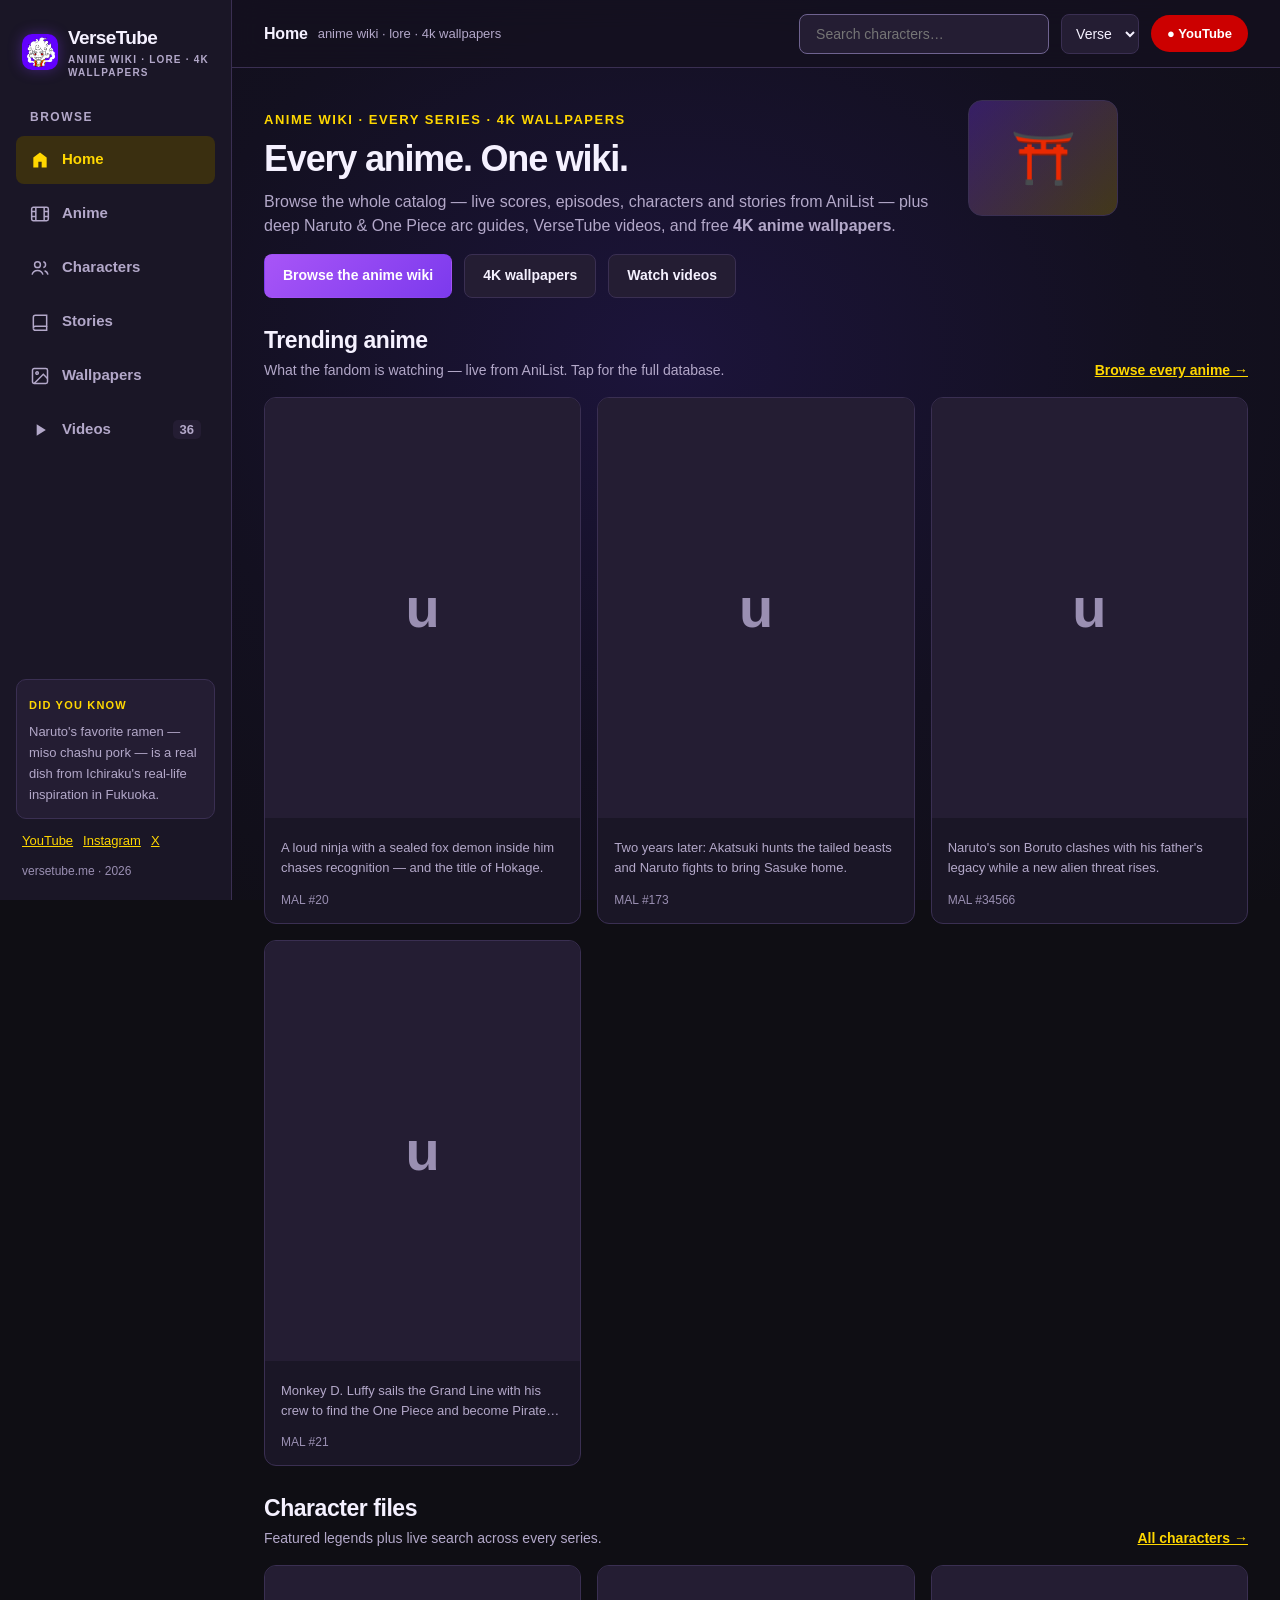
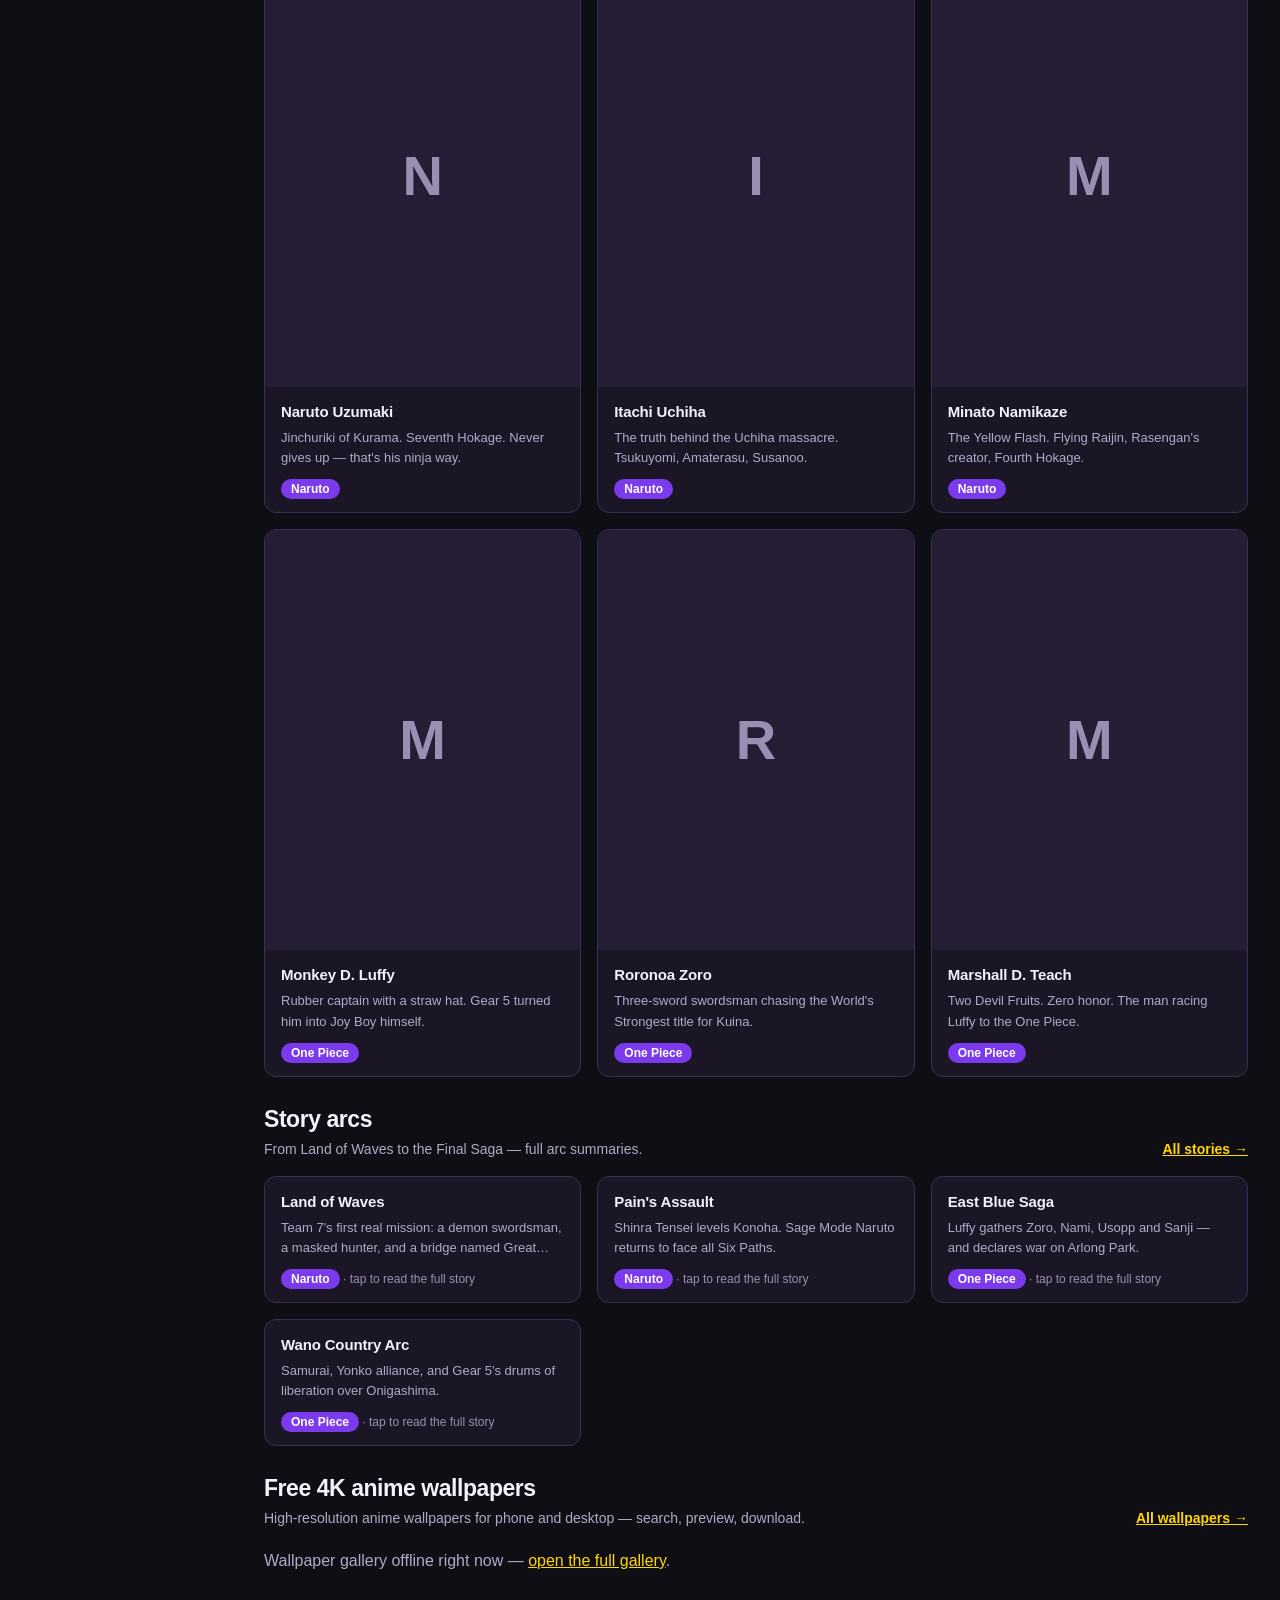
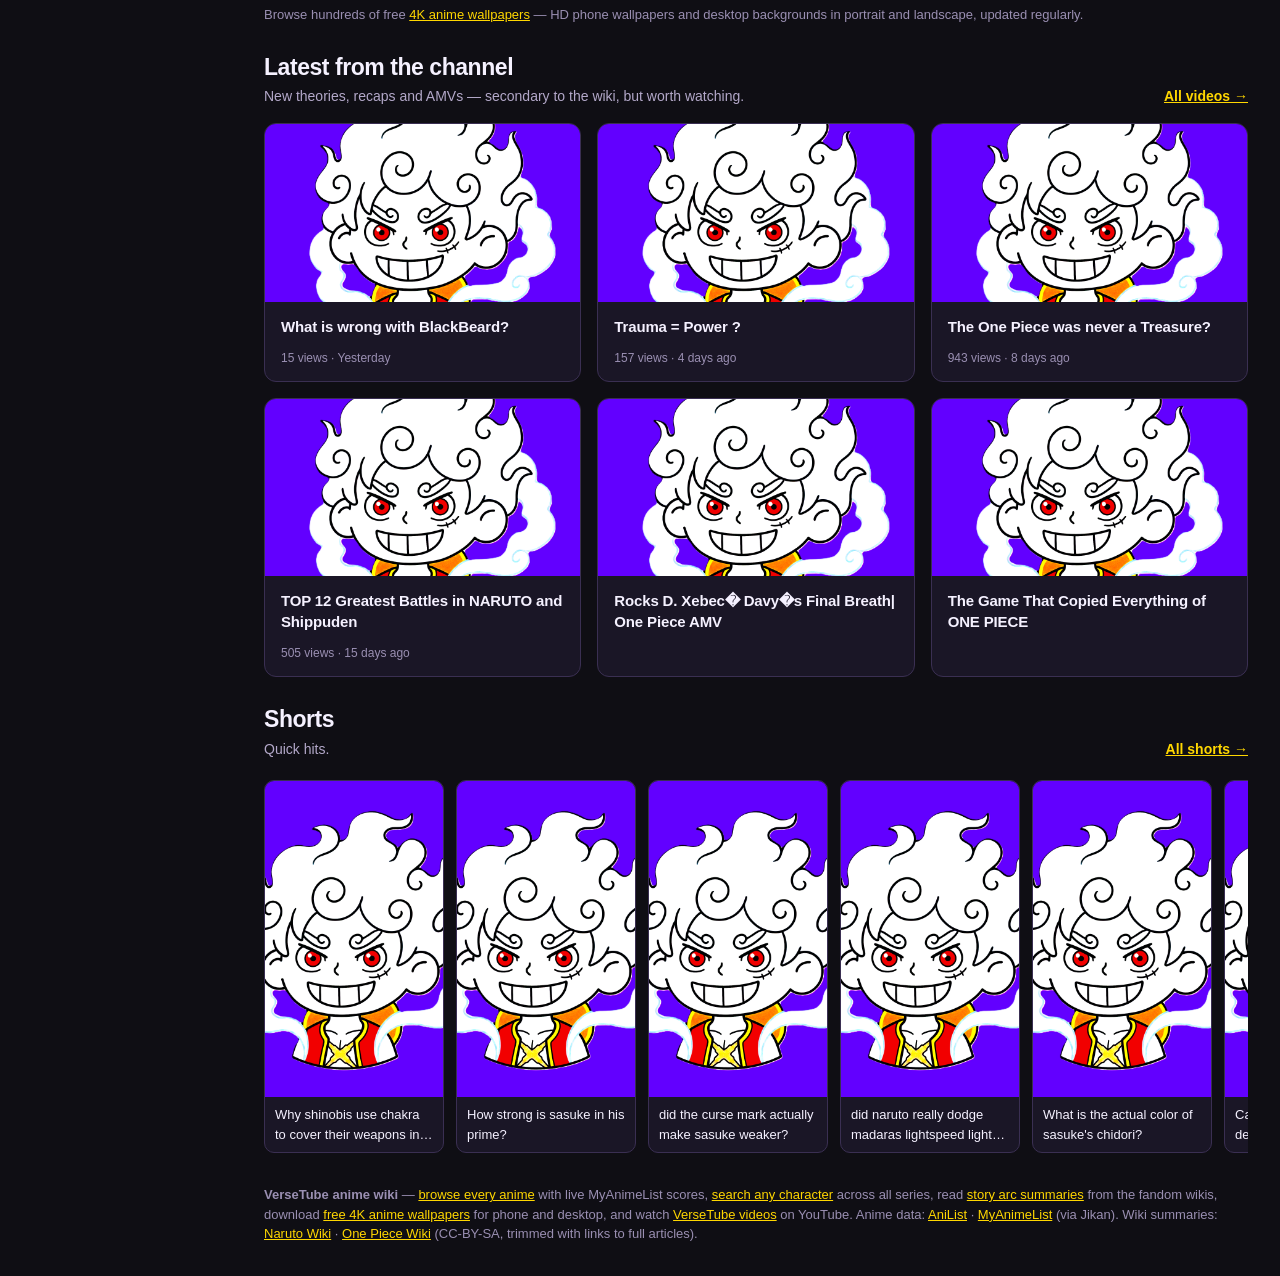
==== commit 3aa93a7f: "Wiki-first redesign: anime/characters live search, SEO, ocean removal, cover fixes" ====
--- a/index.html
+++ b/index.html
@@ -1,13 +1,31 @@
-﻿<!DOCTYPE html>
+<!DOCTYPE html>
 <html lang="en" data-theme="verse">
 <head>
 <meta charset="UTF-8">
 <meta name="viewport" content="width=device-width,initial-scale=1">
 <meta name="color-scheme" content="light dark">
-<meta name="description" content="VerseTube — anime stories, characters and videos. Naruto and One Piece wiki,_lore and YouTube videos in one hub.">
+<title>VerseTube — Anime Wiki for Every Series, Characters & 4K Wallpapers</title>
+<meta name="description" content="Free anime wiki for every series: live scores, character bios and story summaries from AniList — plus Naruto and One Piece arc guides and free 4K anime wallpapers.">
+<meta name="keywords" content="anime wiki, anime database, browse anime, naruto wiki, one piece wiki, anime characters, anime lore, 4k anime wallpapers, hd anime wallpapers">
+<link rel="canonical" href="https://versetube.me/">
+<meta property="og:type" content="website">
+<meta property="og:site_name" content="VerseTube">
+<meta property="og:title" content="VerseTube — Anime Wiki for Every Series, Characters & 4K Wallpapers">
+<meta property="og:description" content="Free anime wiki for every series: live scores, character bios and story summaries — plus arc guides and free 4K anime wallpapers.">
+<meta property="og:url" content="https://versetube.me/">
+<meta property="og:image" content="https://versetube.me/logo.png">
+<meta name="twitter:card" content="summary_large_image">
+<meta name="twitter:title" content="VerseTube — Anime Wiki for Every Series, Characters & 4K Wallpapers">
+<meta name="twitter:description" content="Free anime wiki for every series: live scores, character bios and story summaries — plus arc guides and free 4K anime wallpapers.">
+<meta name="twitter:image" content="https://versetube.me/logo.png">
 <link rel="icon" type="image/png" href="/favicon.png">
-<title>VerseTube — Anime Stories, Characters & Videos</title>
 <link rel="stylesheet" href="/assets/css/verse.css">
+<script type="application/ld+json">
+{"@context":"https://schema.org","@graph":[
+{"@type":"WebSite","@id":"https://versetube.me/#website","url":"https://versetube.me/","name":"VerseTube","inLanguage":"en","description":"Free anime wiki for every series: live scores, character bios, story summaries and 4K anime wallpapers.","potentialAction":{"@type":"SearchAction","target":{"@type":"EntryPoint","urlTemplate":"https://versetube.me/characters.html?q={search_term_string}"},"query-input":"required name=search_term_string"}},
+{"@type":"Organization","@id":"https://versetube.me/#organization","name":"VerseTube","url":"https://versetube.me/","logo":"https://versetube.me/logo.png","sameAs":["https://www.youtube.com/@TheVerseTube","https://www.instagram.com/versetube07/","https://x.com/VerseTube007"]}
+]}
+</script>
 <script src="/assets/js/videos.js" defer></script>
 <script src="/assets/js/data.js" defer></script>
 <script src="/assets/js/site.js" defer></script>
@@ -18,15 +36,15 @@
 <a class="skip-link" href="#main">Skip to content</a>
 <div class="shell">
 <aside class="sidebar">
-<a class="brand" href="/"><img src="/logo.png" alt=""><span>VerseTube<small>ANIME · WIKI · VIDEOS</small></span></a>
+<a class="brand" href="/"><img src="/logo.png" alt="VerseTube logo"><span>VerseTube<small>ANIME WIKI · LORE · 4K WALLPAPERS</small></span></a>
 <div class="nav-heading">BROWSE</div>
 <nav class="navigation" aria-label="Main navigation">
 <a class="nav-button" data-page="home" href="/"><svg viewBox="0 0 24 24" fill="currentColor"><path d="M4 21V9l8-6 8 6v12h-6v-7h-4v7H4z"/></svg>Home</a>
-<a class="nav-button" data-page="videos" href="/videos.html"><svg viewBox="0 0 24 24" fill="currentColor"><path d="M8 5v14l11-7z"/></svg>Videos<span class="nav-count" id="navVideoCount">0</span></a>
-<a class="nav-button" data-page="wallpapers" href="/wallpapers.html"><svg viewBox="0 0 24 24" fill="none" stroke="currentColor" stroke-width="1.8"><rect x="3" y="3" width="18" height="18" rx="2"/><circle cx="8.5" cy="8.5" r="1.5"/><path d="m21 15-5-5L5 21"/></svg>Wallpapers</a>
 <a class="nav-button" data-page="anime" href="/anime.html"><svg viewBox="0 0 24 24" fill="none" stroke="currentColor" stroke-width="1.8"><rect x="2" y="4" width="20" height="16" rx="2"/><path d="M7 4v16M17 4v16M2 9h5M2 15h5M17 9h5M17 15h5"/></svg>Anime</a>
 <a class="nav-button" data-page="characters" href="/characters.html"><svg viewBox="0 0 24 24" fill="none" stroke="currentColor" stroke-width="1.8"><circle cx="9" cy="8" r="3.5"/><path d="M2.5 20c.8-3.2 3.4-5 6.5-5s5.7 1.8 6.5 5M16 4.6a3.5 3.5 0 0 1 0 6.8M17.5 15.2c2 .6 3.5 2.1 4 4.8"/></svg>Characters</a>
 <a class="nav-button" data-page="stories" href="/stories.html"><svg viewBox="0 0 24 24" fill="none" stroke="currentColor" stroke-width="1.8"><path d="M4 19.5A2.5 2.5 0 0 1 6.5 17H20V4H6.5A2.5 2.5 0 0 0 4 6.5v13z"/><path d="M4 19.5A2.5 2.5 0 0 0 6.5 22H20v-5"/></svg>Stories</a>
+<a class="nav-button" data-page="wallpapers" href="/wallpapers.html"><svg viewBox="0 0 24 24" fill="none" stroke="currentColor" stroke-width="1.8"><rect x="3" y="3" width="18" height="18" rx="2"/><circle cx="8.5" cy="8.5" r="1.5"/><path d="m21 15-5-5L5 21"/></svg>Wallpapers</a>
+<a class="nav-button" data-page="videos" href="/videos.html"><svg viewBox="0 0 24 24" fill="currentColor"><path d="M8 5v14l11-7z"/></svg>Videos<span class="nav-count" id="navVideoCount">0</span></a>
 </nav>
 <div class="sidebar-bottom">
 <div class="mini-panel"><span class="eyebrow">DID YOU KNOW</span><p id="factLine">Loading anime facts…</p></div>
@@ -36,27 +54,46 @@
 </aside>
 <div class="workspace">
 <header class="topbar">
-<div class="breadcrumb"><strong id="crumbTitle">Home</strong><span class="crumb-sub">stories · characters · videos</span></div>
+<div class="breadcrumb"><strong id="crumbTitle">Home</strong><span class="crumb-sub">anime wiki · lore · 4k wallpapers</span></div>
 <div class="topbar-actions">
 <input id="topSearch" class="search-box" type="text" placeholder="Search characters…" aria-label="Search characters">
-<select id="theme" class="theme-select" aria-label="Appearance"><option value="verse">Verse</option><option value="ocean">Ocean</option><option value="black">Black</option><option value="white">White</option></select>
+<select id="theme" class="theme-select" aria-label="Appearance"><option value="verse">Verse</option><option value="black">Black</option><option value="white">White</option></select>
 <a class="yt-link" href="https://www.youtube.com/@TheVerseTube" target="_blank" rel="noopener">● YouTube</a>
 </div>
 </header>
 <main id="main">
 <div class="intro">
 <div>
-<p class="eyebrow">ANIME YOUTUBER · WIKI · VIDEOS</p>
-<h1>Every story behind the videos.</h1>
-<p>Character files, anime intel and full story arcs for Naruto and One Piece — scraped live from the wikis, matched to VerseTube videos.</p>
+<p class="eyebrow">ANIME WIKI · EVERY SERIES · 4K WALLPAPERS</p>
+<h1>Every anime. One wiki.</h1>
+<p>Browse the whole catalog — live scores, episodes, characters and stories from AniList — plus deep Naruto &amp; One Piece arc guides, VerseTube videos, and free <strong>4K anime wallpapers</strong>.</p>
 <div class="actions-row">
-<a class="button primary" href="/videos.html">Watch videos</a>
-<a class="button" href="/characters.html">Explore characters</a>
+<a class="button primary" href="/anime.html">Browse the anime wiki</a>
+<a class="button" href="/wallpapers.html">4K wallpapers</a>
+<a class="button" href="/videos.html">Watch videos</a>
 </div>
 </div>
 <div class="hero-art" aria-hidden="true">⛩️</div>
 </div>
-<div class="section-top"><div><h2>Latest videos</h2><p>Fresh from the channel.</p></div><a class="section-link" href="/videos.html">All videos →</a></div>
+
+<div class="section-top"><div><h2>Trending anime</h2><p>What the fandom is watching — live from AniList. Tap for the full database.</p></div><a class="section-link" href="/anime.html">Browse every anime →</a></div>
+<div class="card-grid" id="homeAnime">
+<div><div class="skel" style="aspect-ratio:2/3"></div><div class="skel" style="height:14px;margin:10px 0 6px;width:90%"></div></div>
+<div><div class="skel" style="aspect-ratio:2/3"></div><div class="skel" style="height:14px;margin:10px 0 6px;width:90%"></div></div>
+<div><div class="skel" style="aspect-ratio:2/3"></div><div class="skel" style="height:14px;margin:10px 0 6px;width:90%"></div></div>
+</div>
+
+<div class="section-top"><div><h2>Character files</h2><p>Featured legends plus live search across every series.</p></div><a class="section-link" href="/characters.html">All characters →</a></div>
+<div class="card-grid" id="homeChars"></div>
+
+<div class="section-top"><div><h2>Story arcs</h2><p>From Land of Waves to the Final Saga — full arc summaries.</p></div><a class="section-link" href="/stories.html">All stories →</a></div>
+<div class="card-grid" id="homeArcs"></div>
+
+<div class="section-top"><div><h2>Free 4K anime wallpapers</h2><p>High-resolution anime wallpapers for phone and desktop — search, preview, download.</p></div><a class="section-link" href="/wallpapers.html">All wallpapers →</a></div>
+<div class="shorts-shelf" id="homeWalls"></div>
+<p class="footnote">Browse hundreds of free <a href="/wallpapers.html">4K anime wallpapers</a> — HD phone wallpapers and desktop backgrounds in portrait and landscape, updated regularly.</p>
+
+<div class="section-top"><div><h2>Latest from the channel</h2><p>New theories, recaps and AMVs — secondary to the wiki, but worth watching.</p></div><a class="section-link" href="/videos.html">All videos →</a></div>
 <div class="card-grid" id="homeVideos">
 <div><div class="skel" style="aspect-ratio:16/9"></div><div class="skel" style="height:14px;margin:10px 0 6px;width:90%"></div></div>
 <div><div class="skel" style="aspect-ratio:16/9"></div><div class="skel" style="height:14px;margin:10px 0 6px;width:90%"></div></div>
@@ -64,15 +101,8 @@
 </div>
 <div class="section-top"><div><h2>Shorts</h2><p>Quick hits.</p></div><a class="section-link" href="/videos.html#shorts">All shorts →</a></div>
 <div class="shorts-shelf" id="homeShorts"></div>
-<div class="section-top"><div><h2>Start with a legend</h2><p>Character files, live from the wikis.</p></div><a class="section-link" href="/characters.html">All characters →</a></div>
-<div class="card-grid" id="homeChars"></div>
-<div class="section-top"><div><h2>The wiki</h2><p>Anime intel, character files, story arcs.</p></div></div>
-<div class="card-grid">
-<div class="panel"><h3>Anime</h3><p style="font-size:13px;margin:8px 0 14px">Scores, episodes, genres and synopses — live from AniList and MyAnimeList.</p><a class="button" href="/anime.html">Open anime index</a></div>
-<div class="panel"><h3>Characters</h3><p style="font-size:13px;margin:8px 0 14px">Bios and story summaries for 24 legends, live from the fandom wikis.</p><a class="button" href="/characters.html">Open characters</a></div>
-<div class="panel"><h3>Stories</h3><p style="font-size:13px;margin:8px 0 14px">Full arc breakdowns — Land of Waves to Wano — with linked videos.</p><a class="button" href="/stories.html">Open stories</a></div>
-</div>
-<p class="footnote">Anime data: <a href="https://anilist.co" target="_blank" rel="noopener">AniList</a> · <a href="https://myanimelist.net" target="_blank" rel="noopener">MyAnimeList</a> (via Jikan). Wiki summaries: <a href="https://naruto.fandom.com" target="_blank" rel="noopener">Naruto Wiki</a> · <a href="https://onepiece.fandom.com" target="_blank" rel="noopener">One Piece Wiki</a> (CC-BY-SA, trimmed with links to full articles).</p>
+
+<p class="footnote"><strong>VerseTube anime wiki</strong> — <a href="/anime.html">browse every anime</a> with live MyAnimeList scores, <a href="/characters.html">search any character</a> across all series, read <a href="/stories.html">story arc summaries</a> from the fandom wikis, download <a href="/wallpapers.html">free 4K anime wallpapers</a> for phone and desktop, and watch <a href="/videos.html">VerseTube videos</a> on YouTube. Anime data: <a href="https://anilist.co" target="_blank" rel="noopener">AniList</a> · <a href="https://myanimelist.net" target="_blank" rel="noopener">MyAnimeList</a> (via Jikan). Wiki summaries: <a href="https://naruto.fandom.com" target="_blank" rel="noopener">Naruto Wiki</a> · <a href="https://onepiece.fandom.com" target="_blank" rel="noopener">One Piece Wiki</a> (CC-BY-SA, trimmed with links to full articles).</p>
 </main>
 </div>
 </div>
--- a/assets/css/verse.css
+++ b/assets/css/verse.css
@@ -14,12 +14,6 @@
   color-scheme:dark;
   font:16px/1.5 -apple-system,BlinkMacSystemFont,"Segoe UI",sans-serif;
 }
-:root[data-theme="ocean"]{
-  --bg:#0b1620;--surface:#112331;--soft:#192f3c;--hover:#223d4c;
-  --text:#e9f8fc;--muted:#a7c5cf;--faint:#9bb9c4;--border:#36515f;--input-border:#6c92a3;
-  --accent:#69d8df;--accent-soft:#14383f;--primary:#0e7490;--primary-text:#fff;--primary-hover:#155e75;
-  color-scheme:dark;
-}
 :root[data-theme="black"]{
   --bg:#0b0b0b;--surface:#141414;--soft:#1e1e1e;--hover:#282828;
   --text:#f5f5f5;--muted:#b1b1b1;--faint:#a0a0a0;--border:#383838;--input-border:#777;
@@ -35,7 +29,6 @@
 }
 *{box-sizing:border-box}
 body{margin:0;background:radial-gradient(ellipse at 52% 40%,#1c143b 0%,#131020 52%,#0f0e14 100%) fixed,var(--bg);color:var(--text)}
-:root[data-theme="ocean"] body{background:radial-gradient(ellipse at 80% 5%,#163f4866,transparent 65%) fixed,var(--bg)}
 :root[data-theme="black"] body{background:var(--bg)}
 :root[data-theme="white"] body{background:var(--bg)}
 button,input,select,textarea{font:inherit;color:inherit}
@@ -53,7 +46,7 @@
 .sidebar{position:sticky;top:0;height:100vh;background:var(--surface);border-right:1px solid var(--border);display:flex;flex-direction:column;padding:24px 16px 20px;z-index:2}
 .brand{display:flex;align-items:center;gap:10px;text-decoration:none;color:var(--text);font-size:19px;font-weight:700;letter-spacing:-.6px;padding:0 6px;min-height:44px;white-space:nowrap}
 .brand img{width:36px;height:36px;border-radius:10px;object-fit:cover;flex:none;box-shadow:0 0 14px #7c3aed66}
-.brand small{display:block;font-size:11px;letter-spacing:2px;color:var(--muted);font-weight:600}
+.brand small{display:block;font-size:10px;letter-spacing:1.2px;color:var(--muted);font-weight:600;white-space:normal;line-height:1.35}
 .nav-heading{font-size:12px;letter-spacing:1.5px;font-weight:650;color:var(--muted);padding:28px 14px 10px}
 .navigation{display:grid;gap:6px}
 .nav-button{border:0;background:none;display:flex;align-items:center;text-align:left;gap:12px;min-height:48px;border-radius:8px;padding:12px 14px;font-size:15px;color:var(--muted);width:100%;font-weight:550;text-decoration:none}
@@ -72,7 +65,6 @@
 .topbar{position:sticky;top:0;z-index:5;height:68px;display:flex;align-items:center;gap:16px;padding:0 32px;background:#15111fbf;backdrop-filter:blur(14px);border-bottom:1px solid var(--border)}
 :root[data-theme="white"] .topbar{background:#ffffffe6}
 :root[data-theme="black"] .topbar{background:#0b0b0bd9}
-:root[data-theme="ocean"] .topbar{background:#0e202ce6}
 .breadcrumb{display:flex;align-items:center;gap:10px;min-width:0}
 .breadcrumb strong{font-size:16px;letter-spacing:-.2px;white-space:nowrap}
 .breadcrumb .crumb-sub{font-size:13px;color:var(--muted);white-space:nowrap;overflow:hidden;text-overflow:ellipsis}
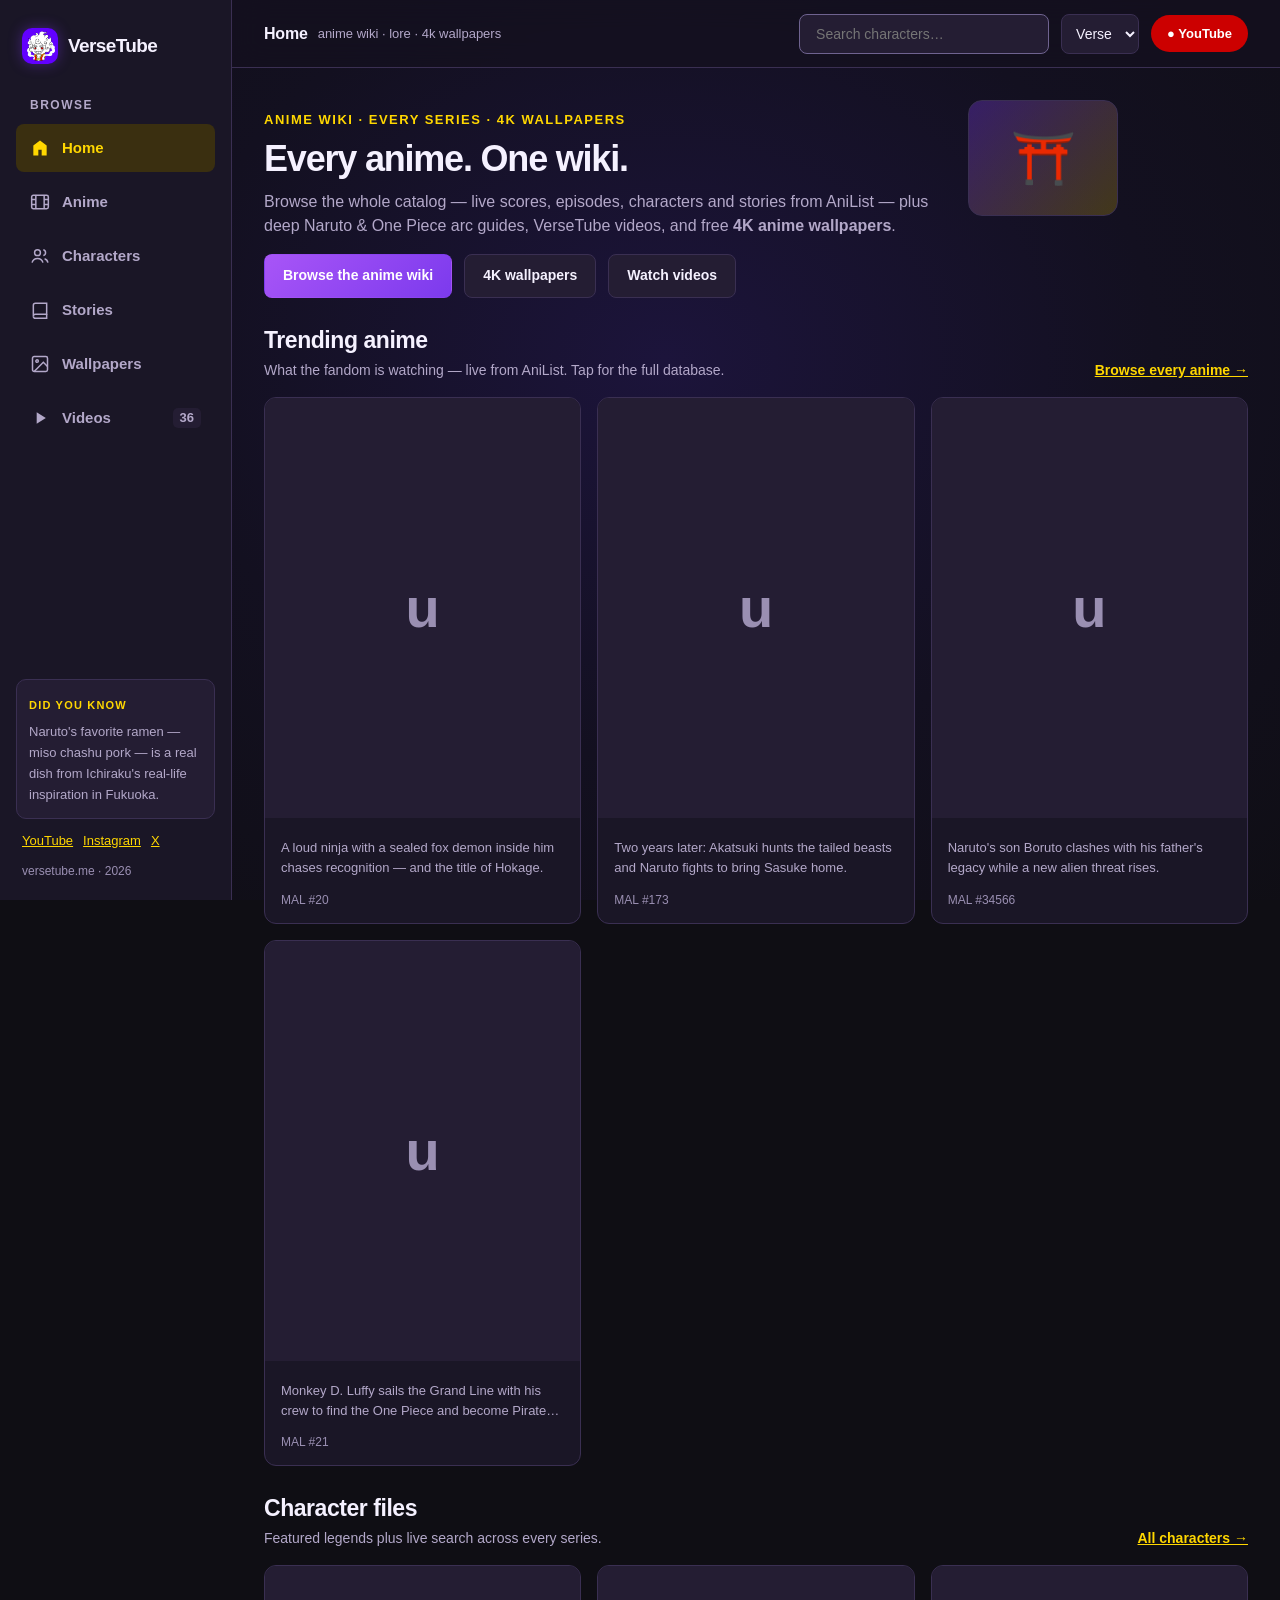
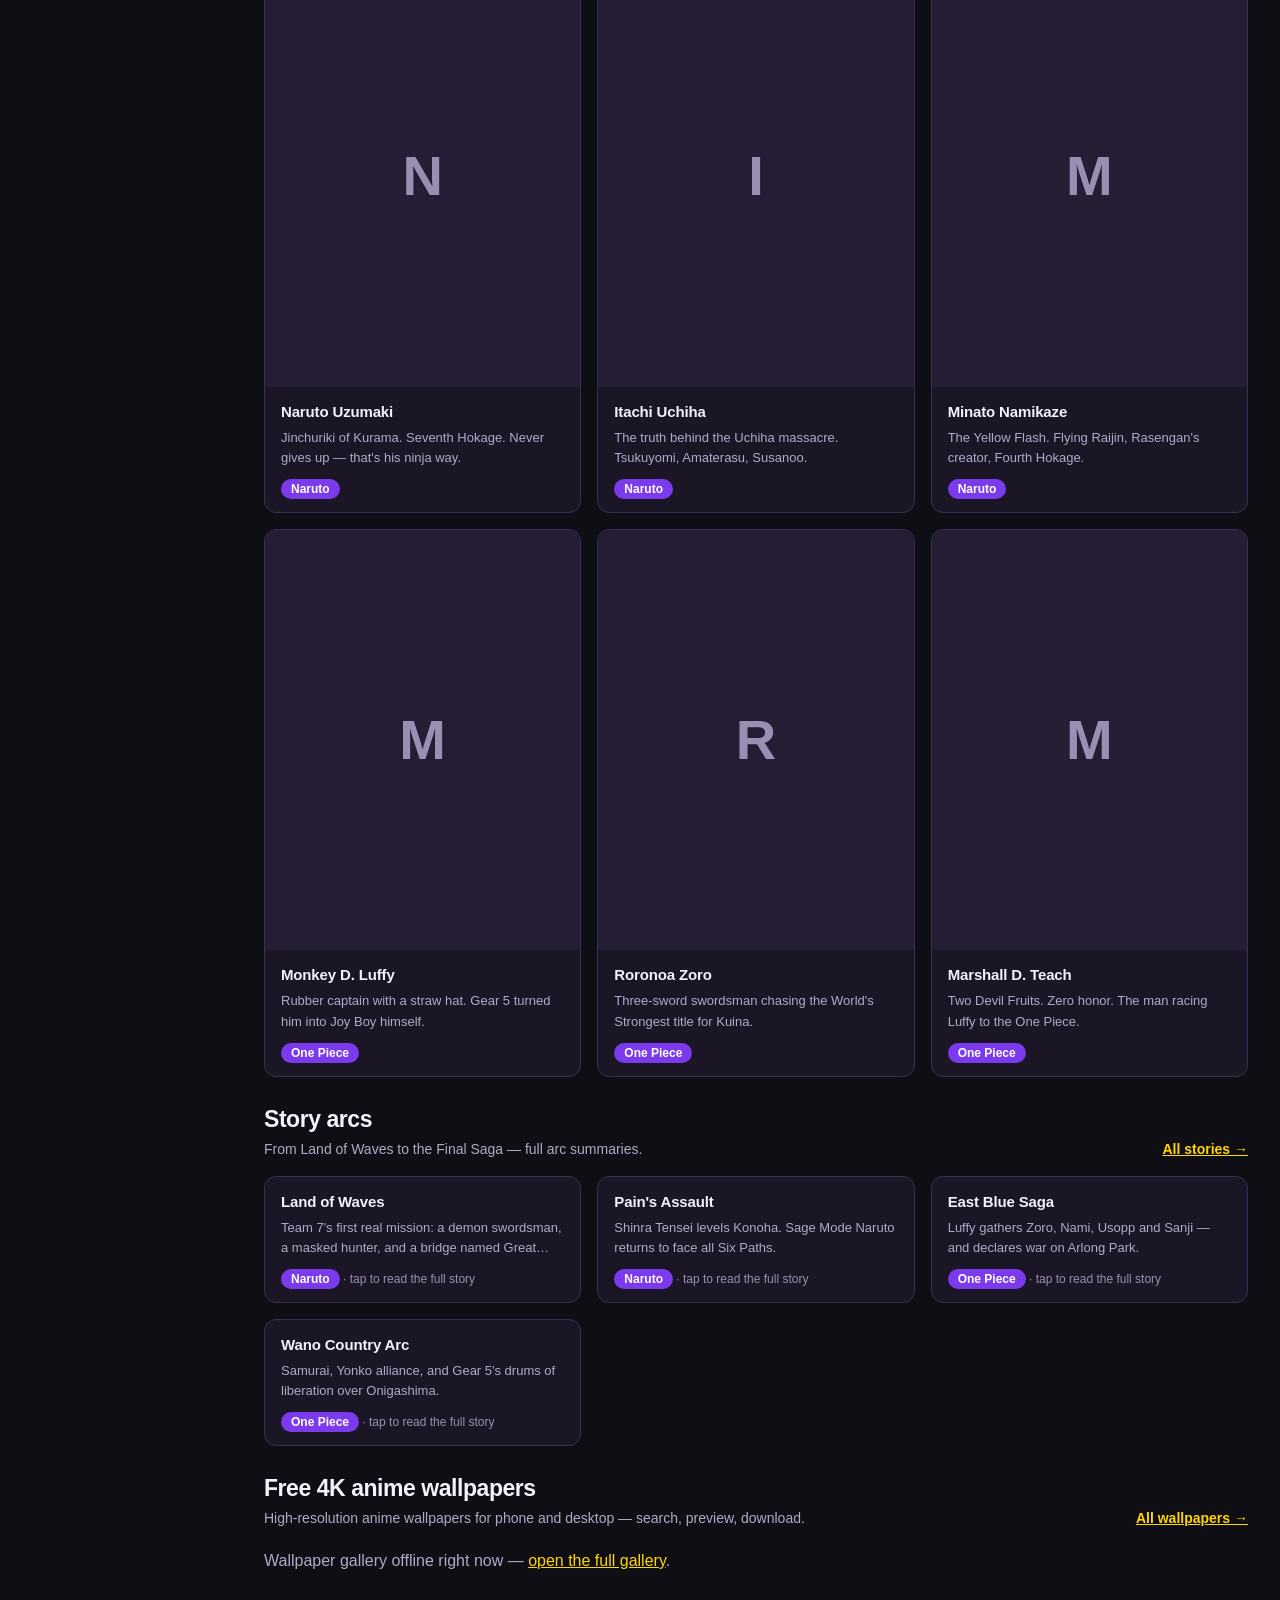
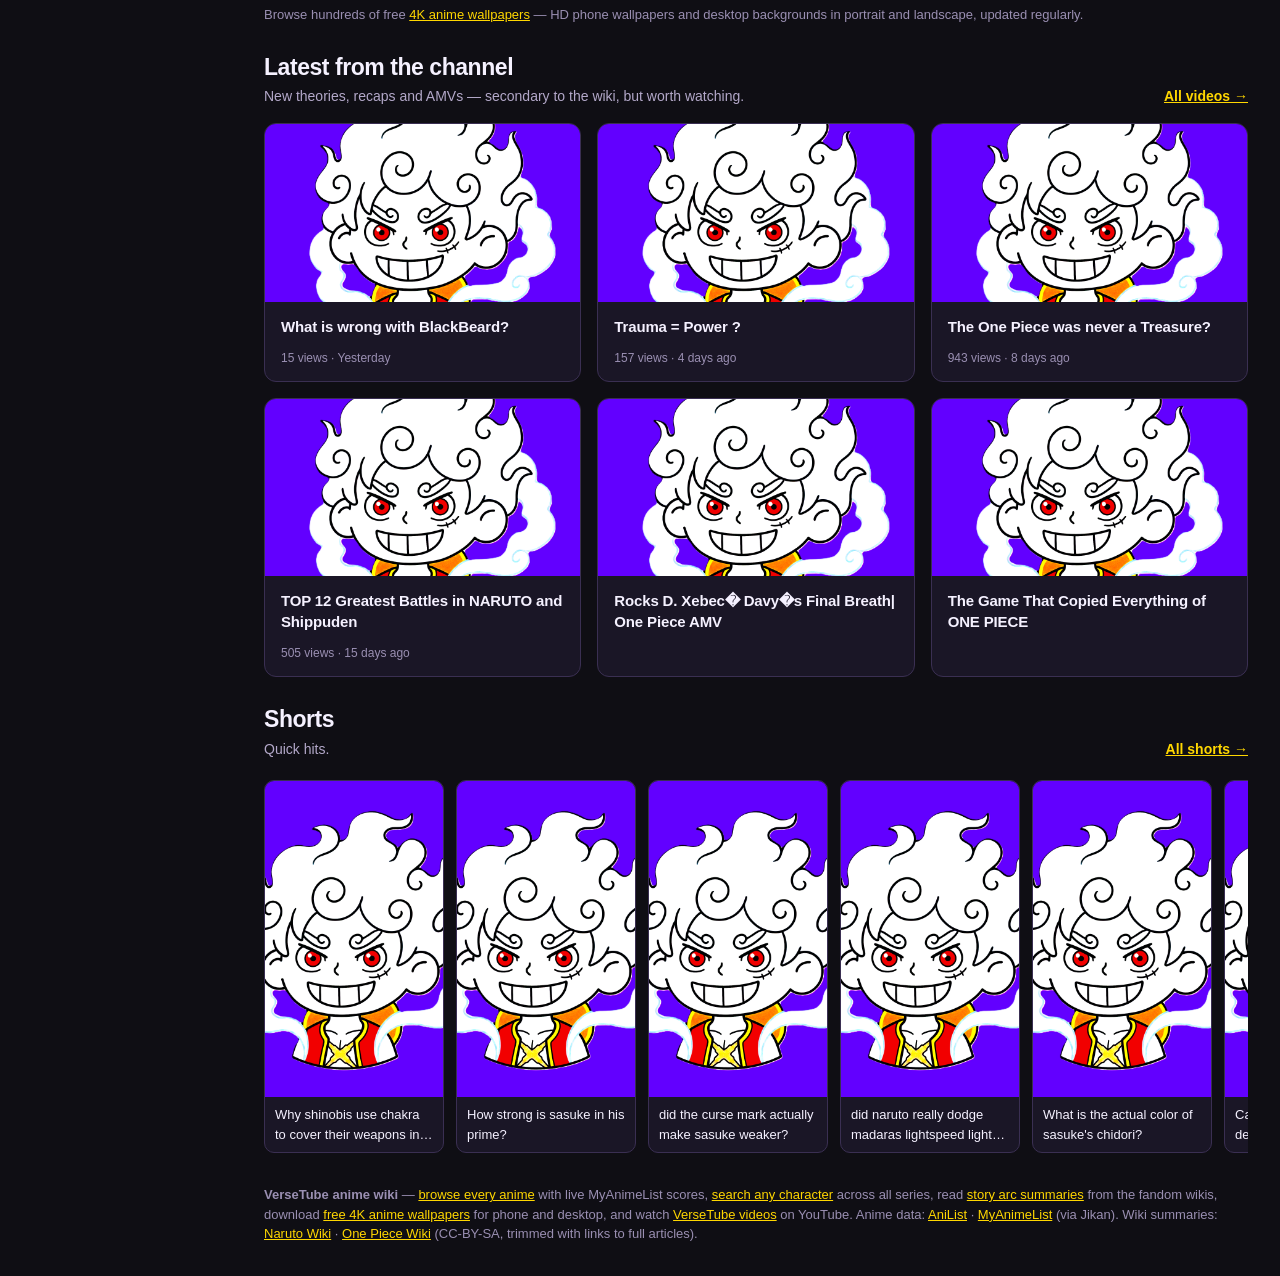
==== commit dd86b9f9: "Fix featured covers (AniList null-var 404), brand = logo+name only, remove dialog gap" ====
--- a/index.html
+++ b/index.html
@@ -36,7 +36,7 @@
 <a class="skip-link" href="#main">Skip to content</a>
 <div class="shell">
 <aside class="sidebar">
-<a class="brand" href="/"><img src="/logo.png" alt="VerseTube logo"><span>VerseTube<small>ANIME WIKI · LORE · 4K WALLPAPERS</small></span></a>
+<a class="brand" href="/"><img src="/logo.png" alt="VerseTube logo"><span>VerseTube</span></a>
 <div class="nav-heading">BROWSE</div>
 <nav class="navigation" aria-label="Main navigation">
 <a class="nav-button" data-page="home" href="/"><svg viewBox="0 0 24 24" fill="currentColor"><path d="M4 21V9l8-6 8 6v12h-6v-7h-4v7H4z"/></svg>Home</a>
@@ -113,7 +113,7 @@
 <div class="detail-art" id="detailArt"></div>
 <div class="detail-heading"><div class="detail-platform" id="detailEyebrow"></div><h2 id="detailTitle"></h2><p id="detailSub"></p></div>
 </div>
-<div class="detail-body" style="padding-top:0"><div class="fact-grid" id="detailFacts"></div></div>
+<div class="detail-facts"><div class="fact-grid" id="detailFacts"></div></div>
 <div class="detail-tabs" id="detailTabs" role="tablist"></div>
 <div class="detail-body" id="detailBody"></div>
 <footer class="detail-footer"><div id="detailFoot"></div></footer>
--- a/assets/css/verse.css
+++ b/assets/css/verse.css
@@ -149,13 +149,14 @@
 .detail-tabs button{border:0;border-bottom:2px solid transparent;background:none;padding:12px 2px;font-size:14px;color:var(--muted)}
 .detail-tabs button[aria-selected="true"]{border-bottom-color:var(--accent);color:var(--accent);font-weight:700}
 .detail-body{padding:24px 28px;overflow-y:auto;min-height:200px}
+.detail-facts{padding:0 28px 2px}
 .detail-body h4{margin:18px 0 8px;font-size:14px;letter-spacing:.5px}
 .detail-body h4:first-child{margin-top:0}
 .fact-grid{display:grid;grid-template-columns:repeat(3,minmax(0,1fr));gap:10px;margin-bottom:16px}
 .fact{padding:12px;background:var(--soft);border-radius:8px;min-width:0}
 .fact span{display:block;font-size:12px;color:var(--muted);margin-bottom:4px}
 .fact strong{font-size:14px;font-weight:600}
-.wiki-text{font-size:14px;line-height:1.75;white-space:pre-line}
+.wiki-text{font-size:15px;line-height:1.7;white-space:pre-line}
 .wiki-text p{margin-bottom:10px}
 .mini-video{display:flex;gap:10px;align-items:center;padding:8px;border-radius:8px;cursor:pointer}
 .mini-video:hover{background:var(--soft)}
